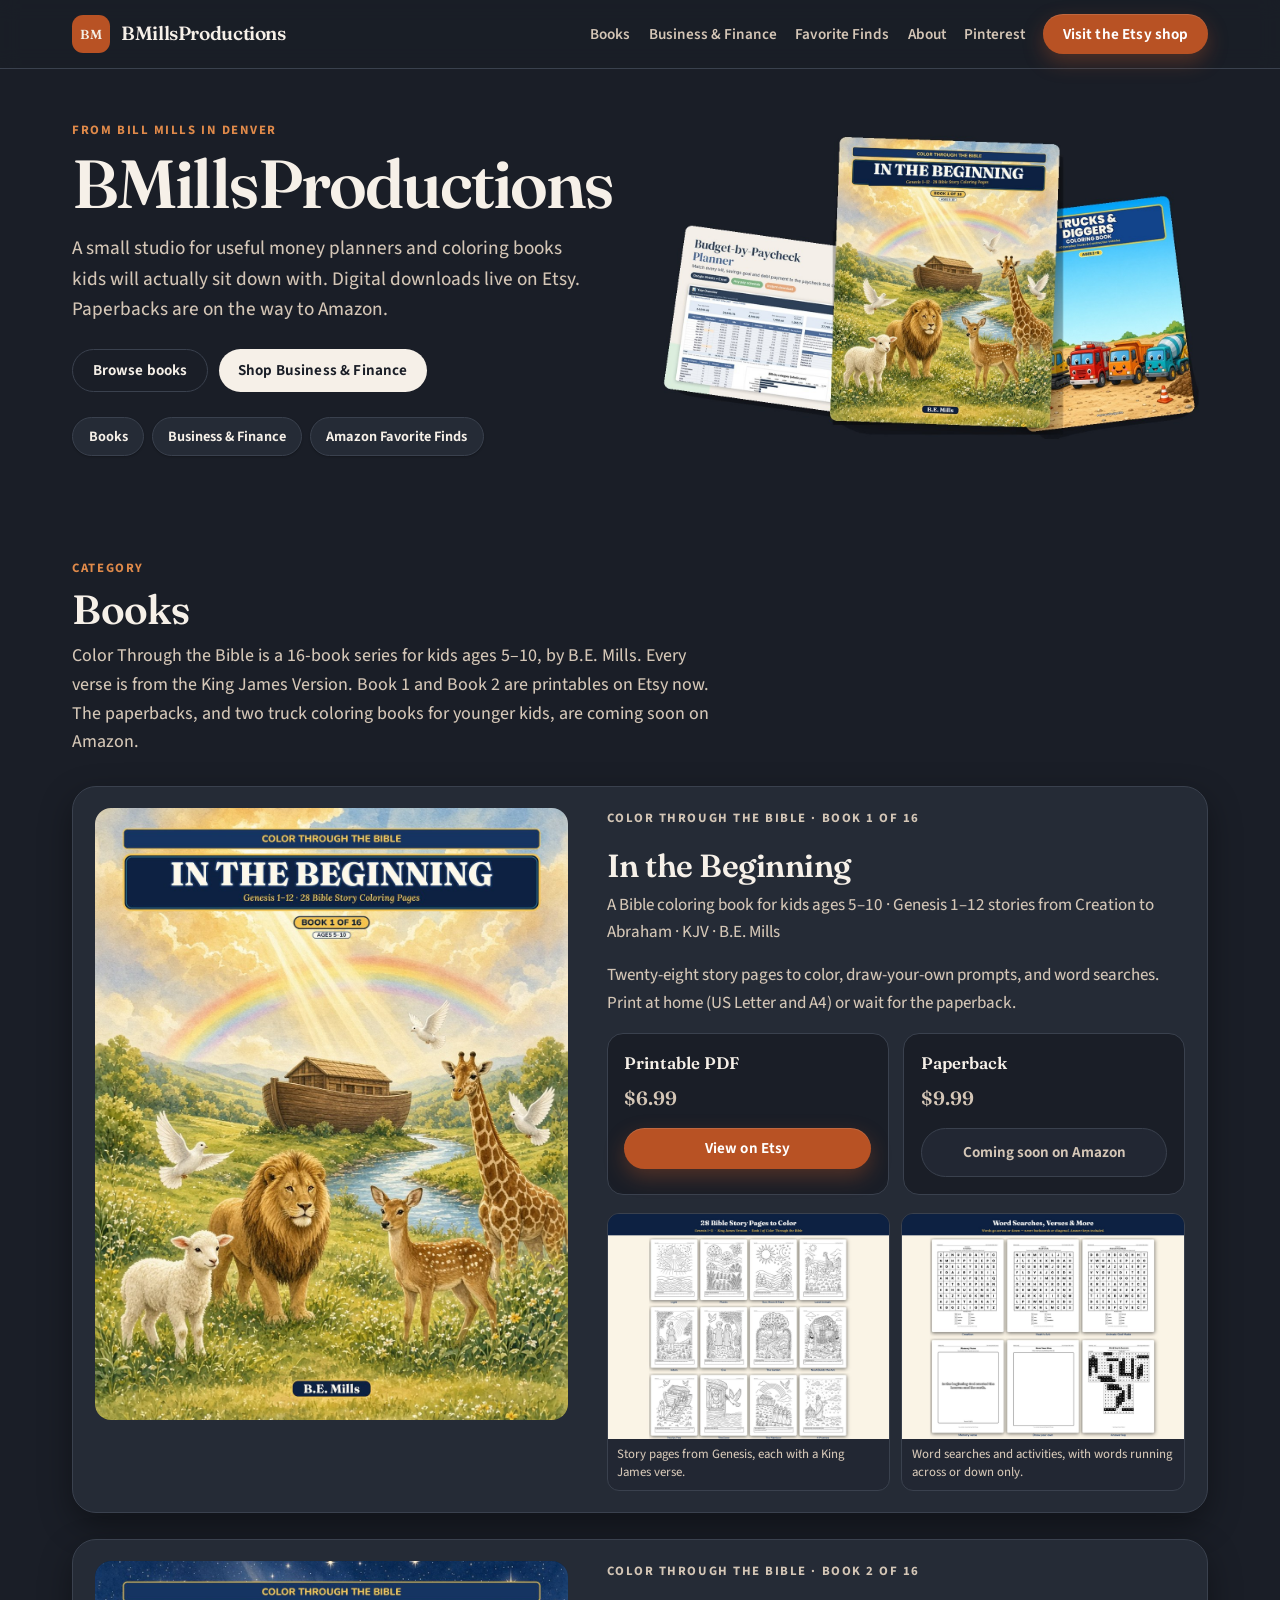
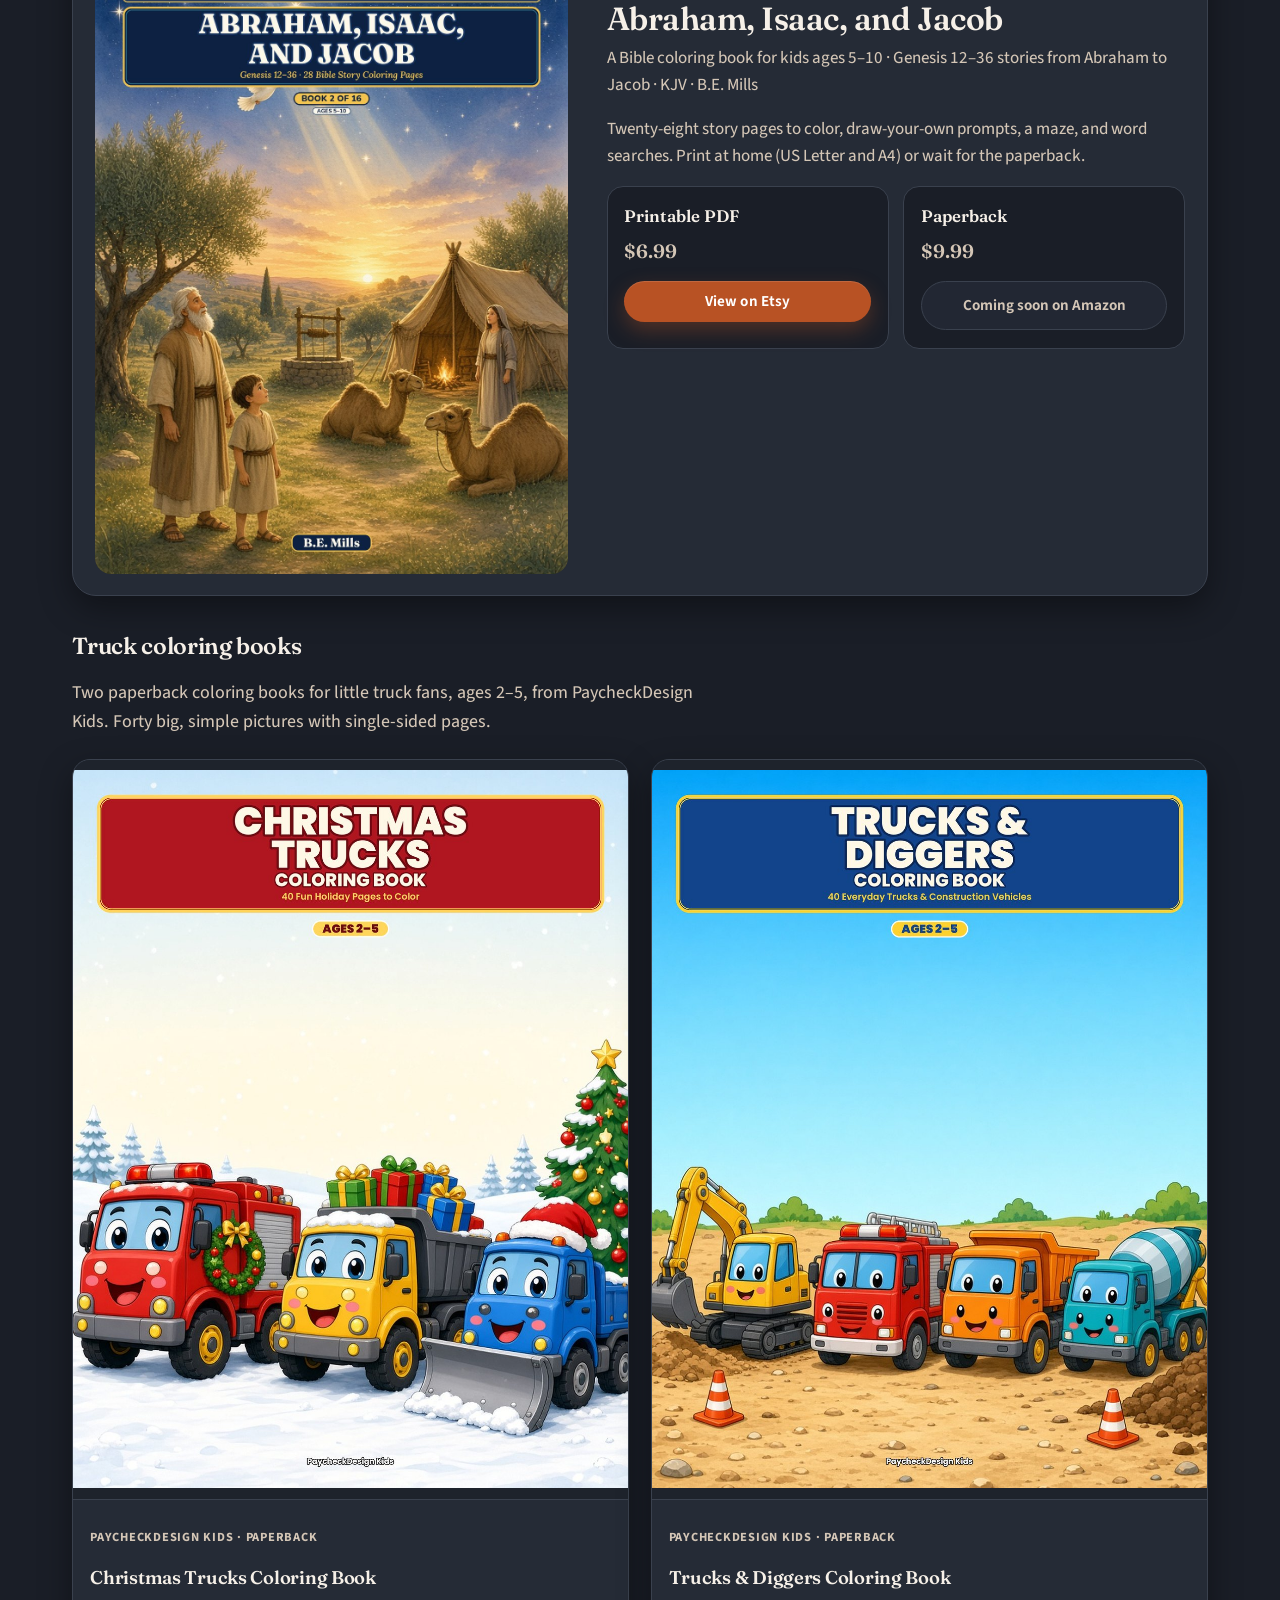
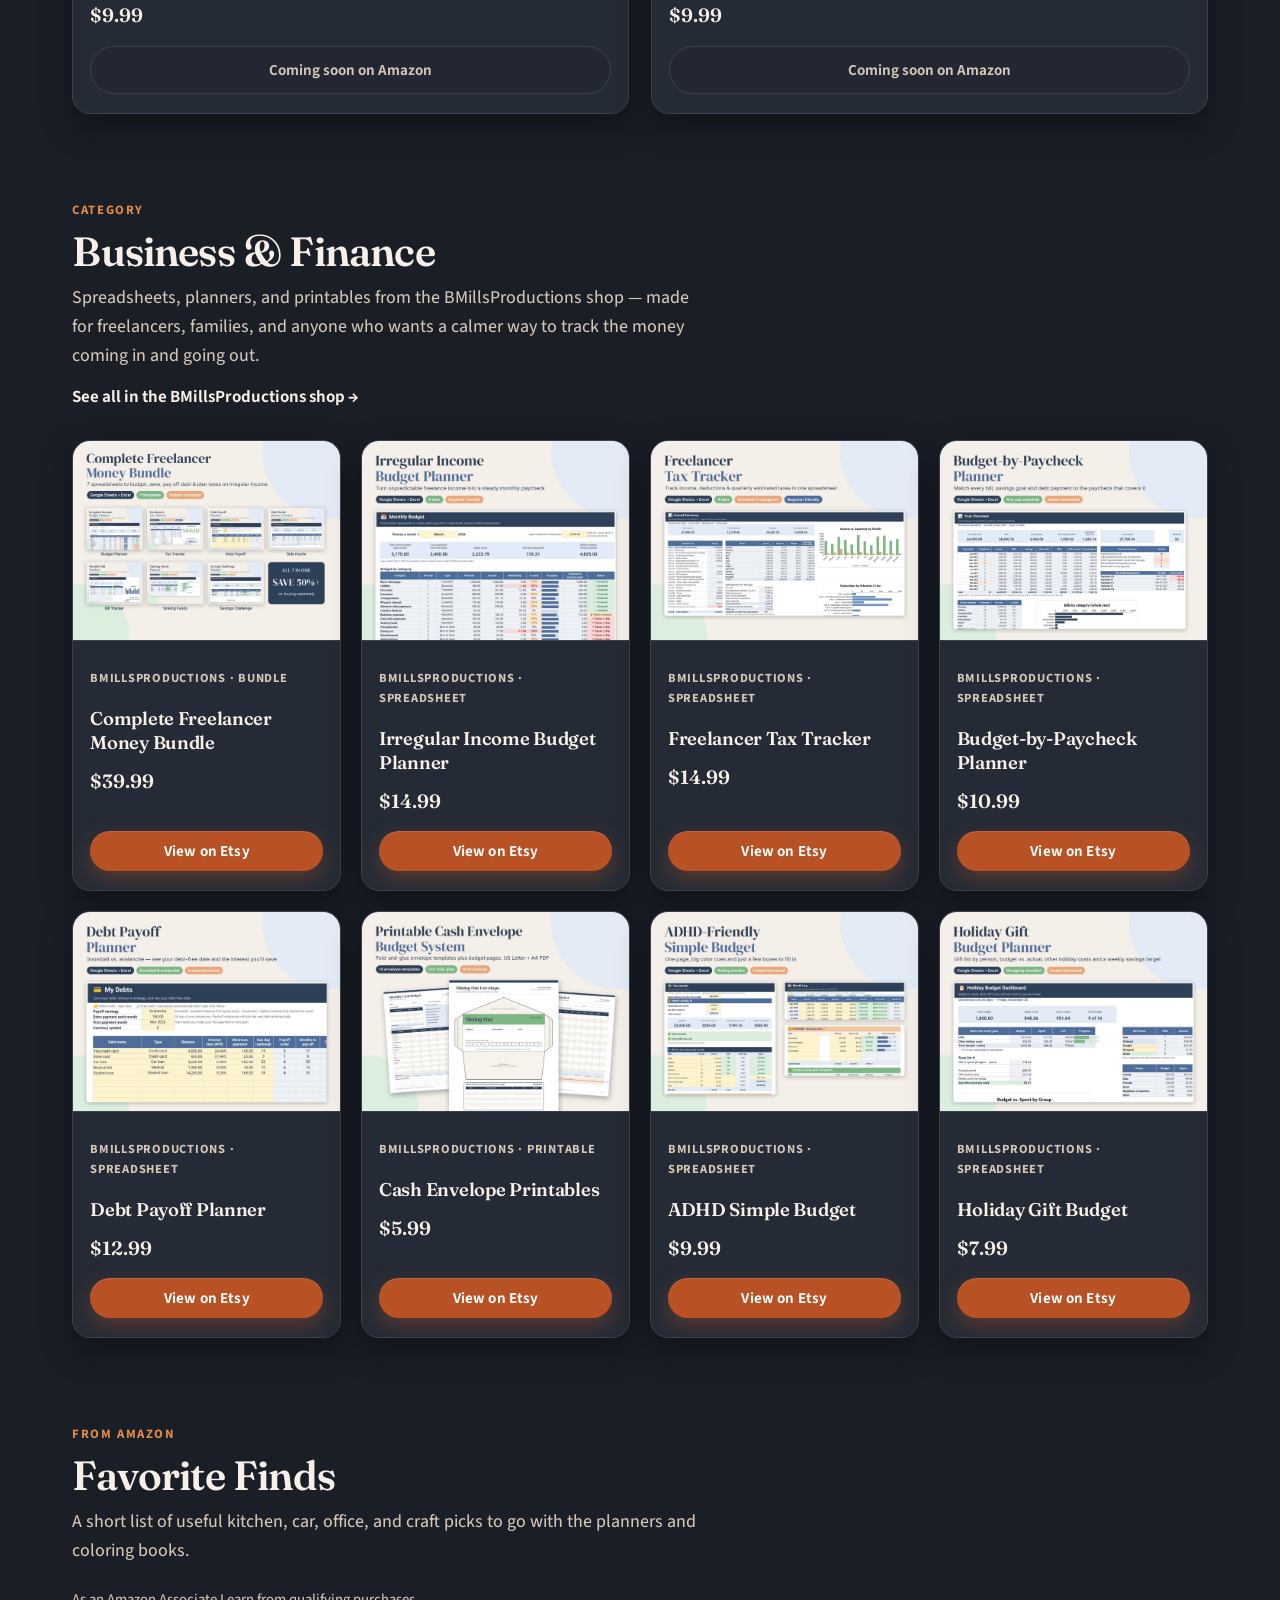
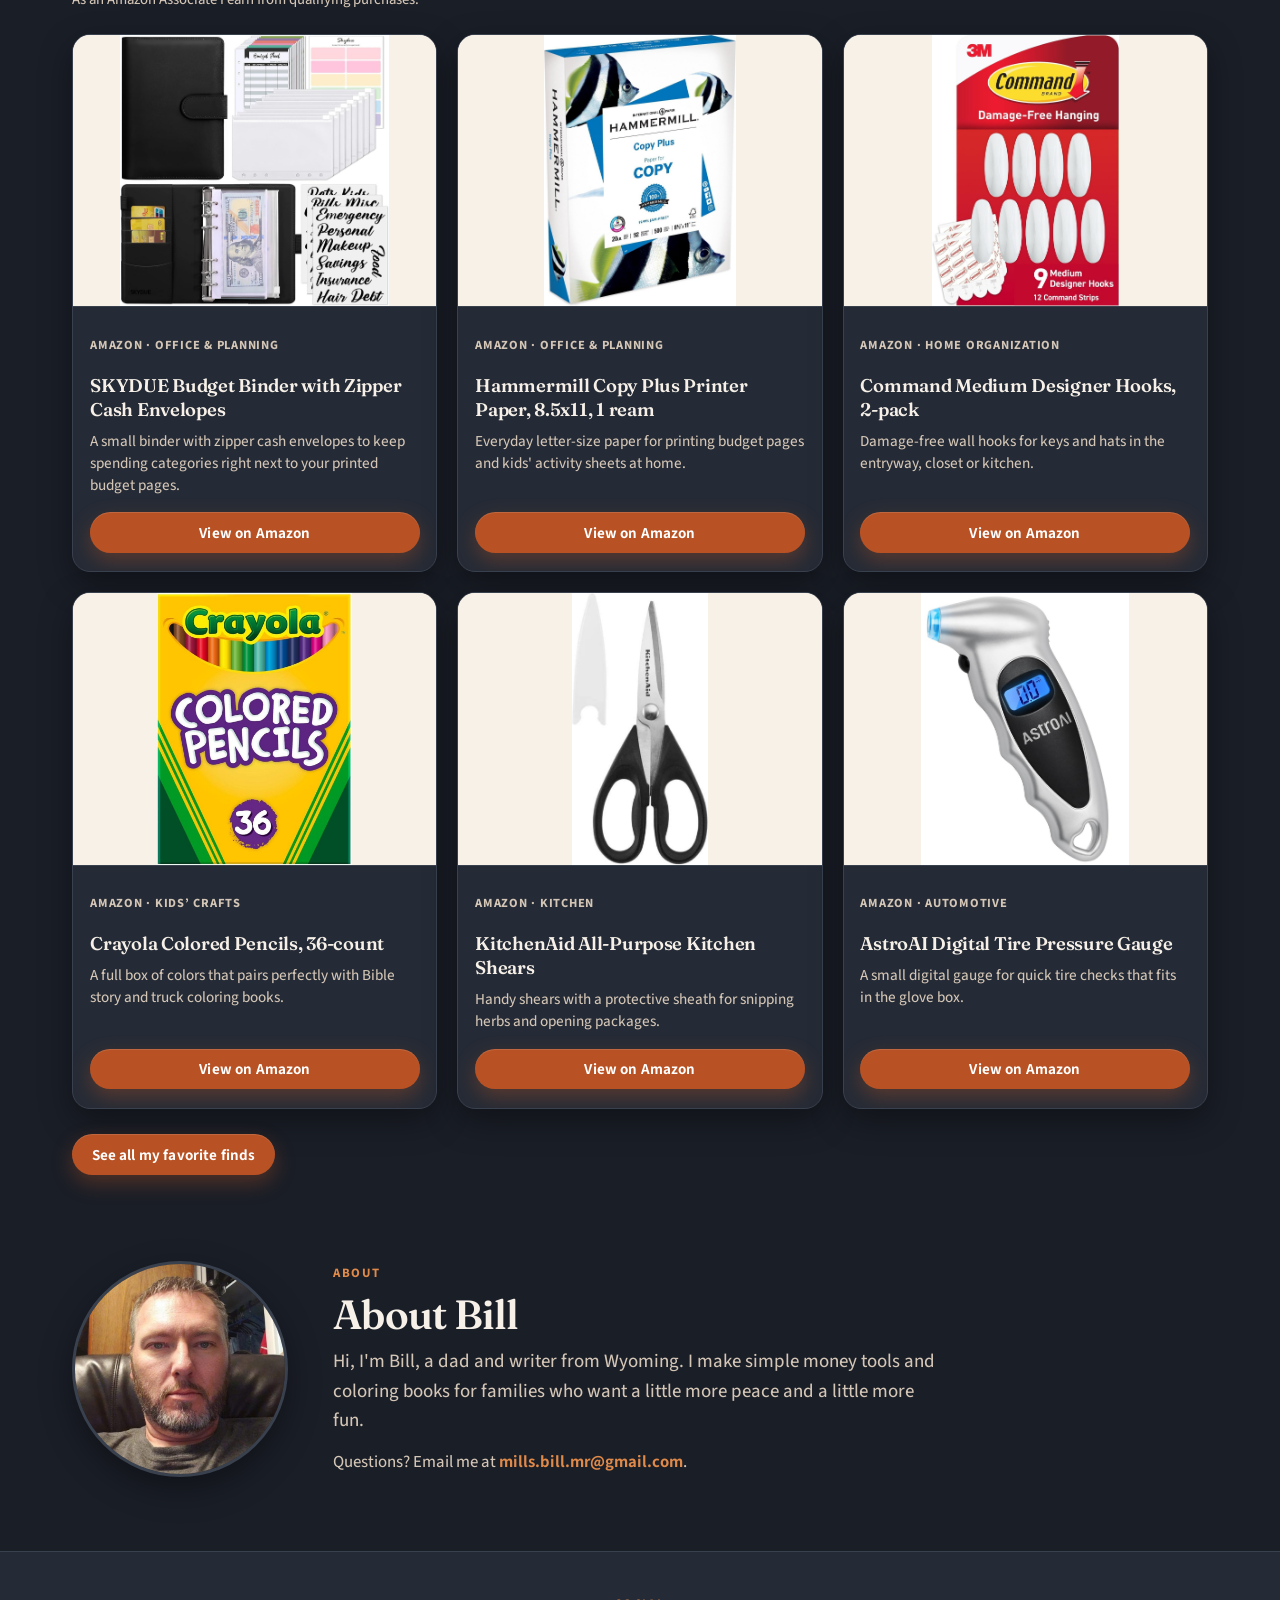
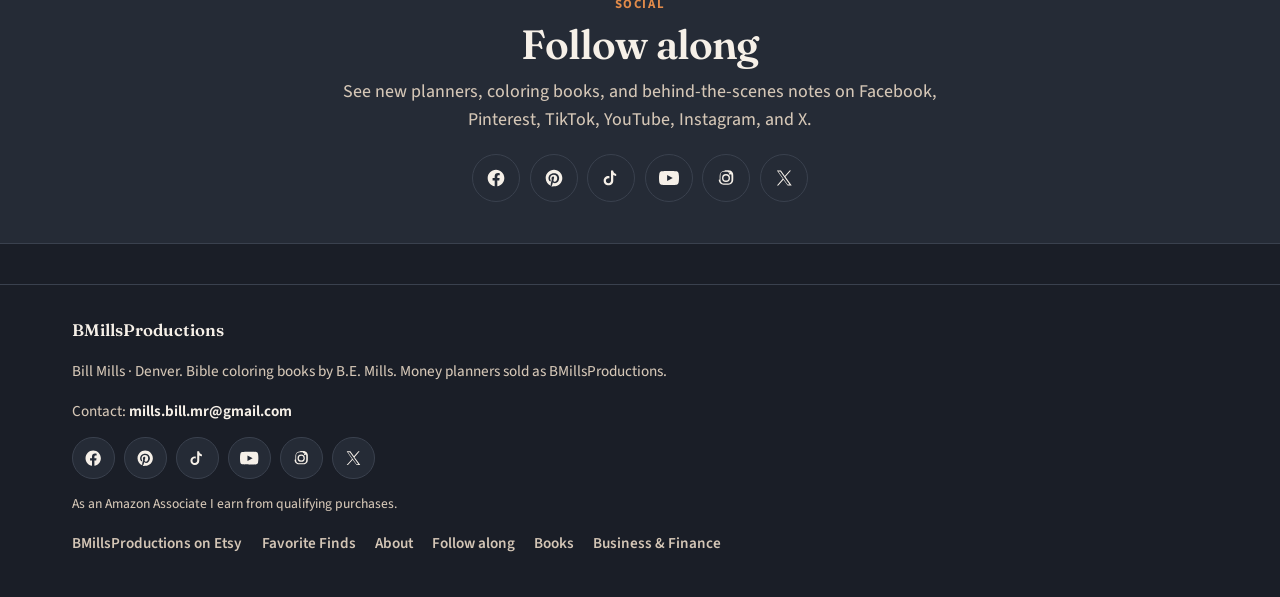
==== index.html @ 5ed259c0 "Add an Amazon Favorite Finds chip linking to /links/. The category row above Books now includes Amaz" ====
<!DOCTYPE html>
<html lang="en">
<head>
  <meta charset="utf-8">
  <meta name="viewport" content="width=device-width, initial-scale=1">
  <meta name="color-scheme" content="dark">
  <title>BMillsProductions — Printables, Planners &amp; Coloring Books</title>
  <meta name="description" content="BMillsProductions is the home of BMillsProductions money planners and B.E. Mills coloring books. Digital printables on Etsy, paperbacks on Amazon.">
  <link rel="stylesheet" href="styles.css">
  <link rel="icon" href="data:image/svg+xml,%3Csvg xmlns='http://www.w3.org/2000/svg' viewBox='0 0 64 64'%3E%3Crect width='64' height='64' rx='16' fill='%231F3348'/%3E%3Ctext x='32' y='42' text-anchor='middle' font-family='Georgia' font-size='22' font-weight='700' fill='%23F7F1E8'%3EBM%3C/text%3E%3C/svg%3E">
</head>
<body>
  <a class="skip" href="#main">Skip to content</a>

  <header class="site-header">
    <div class="header-inner">
      <a class="logo" href="#top">
        <span class="mark" aria-hidden="true">BM</span>
        <span class="wordmark">BMillsProductions</span>
      </a>
      <nav class="header-nav" aria-label="Primary">
        <a href="#books">Books</a>
        <a href="#business-finance">Business &amp; Finance</a>
        <a href="/links/">Favorite Finds</a>
        <a href="#about">About</a>
        <!-- PHYSICAL_PRODUCTS_CHIP
             Uncomment this chip when there are physical products to show:
        <a href="#physical">Physical Products</a>
        -->
        <a href="https://www.pinterest.com/mrbillmills" target="_blank" rel="noopener noreferrer">Pinterest</a>
        <a class="btn btn-primary" href="https://www.etsy.com/shop/BMillsProductions" target="_blank" rel="noopener noreferrer"><span class="btn-label-full">Visit the Etsy shop</span><span class="btn-label-short">Etsy shop</span></a>
      </nav>
    </div>
  </header>

  <main id="main">
    <section class="hero" id="top">
      <div class="wrap hero-grid">
        <div class="hero-copy">
          <p class="eyebrow">From Bill Mills in Denver</p>
          <h1>BMillsProductions</h1>
          <p class="hero-lead">A small studio for useful money planners and coloring books kids will actually sit down with. Digital downloads live on Etsy. Paperbacks are on the way to Amazon.</p>
          <div class="hero-actions">
            <a class="btn btn-ghost" href="#books">Browse books</a>
            <a class="btn btn-navy" href="#business-finance">Shop Business &amp; Finance</a>
          </div>
          <div class="chips" aria-label="Shop categories">
            <a class="chip" href="#books">Books</a>
            <a class="chip" href="#business-finance">Business &amp; Finance</a>
            <a class="chip" href="/links/">Amazon Favorite Finds</a>
            <!-- PHYSICAL_PRODUCTS_CHIP
                 Hidden for now — there are no physical products yet.
                 Uncomment to show this category chip:
            <a class="chip" href="#physical">Physical Products</a>
            -->
          </div>
        </div>
        <div class="hero-art">
          <img src="images/hero-collage.jpg" width="1400" height="842" alt="A collage of BMillsProductions work: the In the Beginning Bible coloring book, a Budget-by-Paycheck planner, and the Trucks and Diggers coloring book.">
        </div>
      </div>
    </section>

    <section class="section" id="books">
      <div class="wrap">
        <div class="section-head">
          <div>
            <p class="eyebrow">Category</p>
            <h2>Books</h2>
            <p class="lede">Color Through the Bible is a 16-book series for kids ages 5–10, by B.E. Mills. Every verse is from the King James Version. Book 1 and Book 2 are printables on Etsy now. The paperbacks, and two truck coloring books for younger kids, are coming soon on Amazon.</p>
          </div>
        </div>

        <article class="feature" id="book-1">
          <div class="feature-cover">
            <img src="images/book-bible-cover.jpg" width="1100" height="1423" alt="Front cover of Color Through the Bible Book 1, In the Beginning, by B.E. Mills, with Noah’s ark, a rainbow, and animals in a meadow.">
          </div>
          <div class="feature-copy">
            <p class="eyebrow">Color Through the Bible · Book 1 of 16</p>
            <h3>In the Beginning</h3>
            <p class="byline">A Bible coloring book for kids ages 5–10 · Genesis 1–12 stories from Creation to Abraham · KJV · B.E. Mills</p>
            <p>Twenty-eight story pages to color, draw-your-own prompts, and word searches. Print at home (US Letter and A4) or wait for the paperback.</p>
            <div class="offer-row">
              <div class="offer">
                <h4>Printable PDF</h4>
                <p class="price">$6.99</p>
                <a class="btn btn-primary" href="https://www.etsy.com/listing/4623444133/printable-bible-coloring-book-for-kids" target="_blank" rel="noopener noreferrer">View on Etsy</a>
              </div>
              <div class="offer">
                <h4>Paperback</h4>
                <p class="price">$9.99</p>
                <span class="soon-label">Coming soon on Amazon</span>
              </div>
            </div>
            <div class="feature-samples">
              <figure>
                <img src="images/book-bible-scenes.jpg" width="1400" height="1120" alt="Sample Bible story coloring pages from In the Beginning.">
                <figcaption>Story pages from Genesis, each with a King James verse.</figcaption>
              </figure>
              <figure>
                <img src="images/book-bible-wordsearch.jpg" width="1400" height="1120" alt="Sample word search activities from In the Beginning.">
                <figcaption>Word searches and activities, with words running across or down only.</figcaption>
              </figure>
            </div>
          </div>
        </article>

        <article class="feature" id="book-2">
          <div class="feature-cover">
            <img src="images/book-bible-02-cover.jpg" width="1100" height="1423" alt="Front cover of Color Through the Bible Book 2, Abraham, Isaac, and Jacob, by B.E. Mills, with Abraham and a child under the stars, camels, a well, and a tent at sunset.">
          </div>
          <div class="feature-copy">
            <p class="eyebrow">Color Through the Bible · Book 2 of 16</p>
            <h3>Abraham, Isaac, and Jacob</h3>
            <p class="byline">A Bible coloring book for kids ages 5–10 · Genesis 12–36 stories from Abraham to Jacob · KJV · B.E. Mills</p>
            <p>Twenty-eight story pages to color, draw-your-own prompts, a maze, and word searches. Print at home (US Letter and A4) or wait for the paperback.</p>
            <div class="offer-row">
              <div class="offer">
                <h4>Printable PDF</h4>
                <p class="price">$6.99</p>
                <a class="btn btn-primary" href="https://www.etsy.com/listing/4626462659/printable-bible-coloring-book-for-kids" target="_blank" rel="noopener noreferrer">View on Etsy</a>
              </div>
              <div class="offer">
                <h4>Paperback</h4>
                <p class="price">$9.99</p>
                <span class="soon-label">Coming soon on Amazon</span>
              </div>
            </div>
          </div>
        </article>

        <h3 style="font-size:1.45rem;margin:2.2rem 0 1.1rem;">Truck coloring books</h3>
        <p class="lede" style="margin-bottom:1.4rem;">Two paperback coloring books for little truck fans, ages 2–5, from PaycheckDesign Kids. Forty big, simple pictures with single-sided pages.</p>

        <div class="grid grid-books">
          <article class="card">
            <div class="card-media portrait">
              <img src="images/book-christmas-trucks.jpg" width="1100" height="1423" alt="Front cover of Christmas Trucks Coloring Book, with a fire truck, dump truck, and snowplow in the snow.">
            </div>
            <div class="card-body">
              <p class="card-meta">PaycheckDesign Kids · Paperback</p>
              <h3>Christmas Trucks Coloring Book</h3>
              <p class="price">$9.99</p>
              <span class="soon-label">Coming soon on Amazon</span>
            </div>
          </article>

          <article class="card">
            <div class="card-media portrait">
              <img src="images/book-everyday-trucks.jpg" width="1100" height="1423" alt="Front cover of Trucks and Diggers Coloring Book, with an excavator, fire truck, dump truck, and cement mixer.">
            </div>
            <div class="card-body">
              <p class="card-meta">PaycheckDesign Kids · Paperback</p>
              <h3>Trucks &amp; Diggers Coloring Book</h3>
              <p class="price">$9.99</p>
              <span class="soon-label">Coming soon on Amazon</span>
            </div>
          </article>
        </div>
      </div>
    </section>

    <section class="section" id="business-finance">
      <div class="wrap">
        <div class="section-head">
          <div>
            <p class="eyebrow">Category</p>
            <h2>Business &amp; Finance</h2>
            <p class="lede">Spreadsheets, planners, and printables from the BMillsProductions shop — made for freelancers, families, and anyone who wants a calmer way to track the money coming in and going out.</p>
          </div>
          <a class="section-link" href="https://www.etsy.com/shop/BMillsProductions" target="_blank" rel="noopener noreferrer">See all in the BMillsProductions shop →</a>
        </div>

        <div class="grid grid-finance">
          <article class="card">
            <div class="card-media">
              <img src="images/finance-mega-bundle.jpg" width="1400" height="1050" alt="Cover for the Complete Freelancer Money Bundle, showing seven spreadsheet previews.">
            </div>
            <div class="card-body">
              <p class="card-meta">BMillsProductions · Bundle</p>
              <h3>Complete Freelancer Money Bundle</h3>
              <p class="price">$39.99</p>
              <a class="btn btn-primary btn-card" href="https://www.etsy.com/listing/4621001310" target="_blank" rel="noopener noreferrer">View on Etsy</a>
            </div>
          </article>

          <article class="card">
            <div class="card-media">
              <img src="images/finance-irregular-income.jpg" width="1400" height="1050" alt="Monthly budget spreadsheet from the Irregular Income Budget Planner.">
            </div>
            <div class="card-body">
              <p class="card-meta">BMillsProductions · Spreadsheet</p>
              <h3>Irregular Income Budget Planner</h3>
              <p class="price">$14.99</p>
              <a class="btn btn-primary btn-card" href="https://www.etsy.com/listing/4620581186" target="_blank" rel="noopener noreferrer">View on Etsy</a>
            </div>
          </article>

          <article class="card">
            <div class="card-media">
              <img src="images/finance-tax-tracker.jpg" width="1400" height="1050" alt="Cover for the Freelancer Tax Tracker spreadsheet.">
            </div>
            <div class="card-body">
              <p class="card-meta">BMillsProductions · Spreadsheet</p>
              <h3>Freelancer Tax Tracker</h3>
              <p class="price">$14.99</p>
              <a class="btn btn-primary btn-card" href="https://www.etsy.com/listing/4620919703" target="_blank" rel="noopener noreferrer">View on Etsy</a>
            </div>
          </article>

          <article class="card">
            <div class="card-media">
              <img src="images/finance-paycheck-planner.jpg" width="1400" height="1050" alt="Cover for the Budget-by-Paycheck Planner, with a year overview spreadsheet.">
            </div>
            <div class="card-body">
              <p class="card-meta">BMillsProductions · Spreadsheet</p>
              <h3>Budget-by-Paycheck Planner</h3>
              <p class="price">$10.99</p>
              <a class="btn btn-primary btn-card" href="https://www.etsy.com/listing/4621860367" target="_blank" rel="noopener noreferrer">View on Etsy</a>
            </div>
          </article>

          <article class="card">
            <div class="card-media">
              <img src="images/finance-debt-payoff.jpg" width="1400" height="1050" alt="Cover for the Debt Payoff Planner spreadsheet.">
            </div>
            <div class="card-body">
              <p class="card-meta">BMillsProductions · Spreadsheet</p>
              <h3>Debt Payoff Planner</h3>
              <p class="price">$12.99</p>
              <a class="btn btn-primary btn-card" href="https://www.etsy.com/listing/4620997456" target="_blank" rel="noopener noreferrer">View on Etsy</a>
            </div>
          </article>

          <article class="card">
            <div class="card-media">
              <img src="images/finance-cash-envelopes.jpg" width="1400" height="1050" alt="Cover for printable cash envelope templates and planner pages.">
            </div>
            <div class="card-body">
              <p class="card-meta">BMillsProductions · Printable</p>
              <h3>Cash Envelope Printables</h3>
              <p class="price">$5.99</p>
              <a class="btn btn-primary btn-card" href="https://www.etsy.com/listing/4621800097" target="_blank" rel="noopener noreferrer">View on Etsy</a>
            </div>
          </article>

          <article class="card">
            <div class="card-media">
              <img src="images/finance-adhd-budget.jpg" width="1400" height="1050" alt="Cover for the ADHD Simple Budget planner.">
            </div>
            <div class="card-body">
              <p class="card-meta">BMillsProductions · Spreadsheet</p>
              <h3>ADHD Simple Budget</h3>
              <p class="price">$9.99</p>
              <a class="btn btn-primary btn-card" href="https://www.etsy.com/listing/4621793839" target="_blank" rel="noopener noreferrer">View on Etsy</a>
            </div>
          </article>

          <article class="card">
            <div class="card-media">
              <img src="images/finance-holiday-gift.jpg" width="1400" height="1050" alt="Cover for the Holiday Gift Budget spreadsheet.">
            </div>
            <div class="card-body">
              <p class="card-meta">BMillsProductions · Spreadsheet</p>
              <h3>Holiday Gift Budget</h3>
              <p class="price">$7.99</p>
              <a class="btn btn-primary btn-card" href="https://www.etsy.com/listing/4621077966" target="_blank" rel="noopener noreferrer">View on Etsy</a>
            </div>
          </article>
        </div>
      </div>
    </section>

    <!--
      PHYSICAL_PRODUCTS_SECTION
      Not shown on the page yet — there are no physical products to list.
      To enable later: uncomment this whole <section id="physical"> block
      and the PHYSICAL_PRODUCTS_CHIP comments in the header and hero chips.
    -->
    <!--
    <section class="section" id="physical">
      <div class="wrap">
        <div class="section-head">
          <div>
            <p class="eyebrow">Category</p>
            <h2>Physical Products</h2>
            <p class="lede">Shirts, totes, and other made-to-order items will live here when they are ready. Nothing is listed in this category yet.</p>
          </div>
        </div>
        <p class="lede">Check back soon.</p>
      </div>
    </section>
    -->


    <section class="section" id="favorite-finds">
      <div class="wrap">
        <div class="section-head">
          <div>
            <p class="eyebrow">From Amazon</p>
            <h2>Favorite Finds</h2>
            <p class="lede">A short list of useful kitchen, car, office, and craft picks to go with the planners and coloring books.</p>
          </div>
        </div>
        <p class="disclosure">As an Amazon Associate I earn from qualifying purchases.</p>
        <!-- Affiliate links use tag billmills-20. -->
        <div class="grid grid-finds">
          <article class="card">
            <div class="card-media finds-media">
              <img src="images/finds-budget-binder.jpg" width="1190" height="1200" alt="SKYDUE budget binder with zipper cash envelopes, budget sheets, and category labels.">
            </div>
            <div class="card-body">
              <p class="card-meta">Amazon · Office &amp; Planning</p>
              <h3>SKYDUE Budget Binder with Zipper Cash Envelopes</h3>
              <p class="card-blurb">A small binder with zipper cash envelopes to keep spending categories right next to your printed budget pages.</p>
              <a class="btn btn-primary btn-card" href="https://www.amazon.com/dp/B0967RNWX3?tag=billmills-20" target="_blank" rel="sponsored noopener">View on Amazon</a>
            </div>
          </article>
          <article class="card">
            <div class="card-media finds-media">
              <img src="images/finds-printer-paper.jpg" width="847" height="1200" alt="A ream of Hammermill Copy Plus 8.5 by 11 printer paper.">
            </div>
            <div class="card-body">
              <p class="card-meta">Amazon · Office &amp; Planning</p>
              <h3>Hammermill Copy Plus Printer Paper, 8.5x11, 1 ream</h3>
              <p class="card-blurb">Everyday letter-size paper for printing budget pages and kids' activity sheets at home.</p>
              <a class="btn btn-primary btn-card" href="https://www.amazon.com/dp/B005NL739M?tag=billmills-20" target="_blank" rel="sponsored noopener">View on Amazon</a>
            </div>
          </article>
          <article class="card">
            <div class="card-media finds-media">
              <img src="images/finds-command-hooks.jpg" width="827" height="1200" alt="A two-pack of Command medium designer wall hooks.">
            </div>
            <div class="card-body">
              <p class="card-meta">Amazon · Home Organization</p>
              <h3>Command Medium Designer Hooks, 2-pack</h3>
              <p class="card-blurb">Damage-free wall hooks for keys and hats in the entryway, closet or kitchen.</p>
              <a class="btn btn-primary btn-card" href="https://www.amazon.com/dp/B0000CFLYU?tag=billmills-20" target="_blank" rel="sponsored noopener">View on Amazon</a>
            </div>
          </article>
          <article class="card">
            <div class="card-media finds-media">
              <img src="images/finds-colored-pencils.jpg" width="742" height="1032" alt="A 36-count box of Crayola colored pencils.">
            </div>
            <div class="card-body">
              <p class="card-meta">Amazon · Kids’ Crafts</p>
              <h3>Crayola Colored Pencils, 36-count</h3>
              <p class="card-blurb">A full box of colors that pairs perfectly with Bible story and truck coloring books.</p>
              <a class="btn btn-primary btn-card" href="https://www.amazon.com/dp/B007FI5RF8?tag=billmills-20" target="_blank" rel="sponsored noopener">View on Amazon</a>
            </div>
          </article>
          <article class="card">
            <div class="card-media finds-media">
              <img src="images/finds-kitchen-shears.jpg" width="599" height="1200" alt="KitchenAid all-purpose kitchen shears with a protective sheath.">
            </div>
            <div class="card-body">
              <p class="card-meta">Amazon · Kitchen</p>
              <h3>KitchenAid All-Purpose Kitchen Shears</h3>
              <p class="card-blurb">Handy shears with a protective sheath for snipping herbs and opening packages.</p>
              <a class="btn btn-primary btn-card" href="https://www.amazon.com/dp/B07PZF3QS3?tag=billmills-20" target="_blank" rel="sponsored noopener">View on Amazon</a>
            </div>
          </article>
          <article class="card">
            <div class="card-media finds-media">
              <img src="images/finds-tire-gauge.jpg" width="923" height="1200" alt="An AstroAI digital tire pressure gauge.">
            </div>
            <div class="card-body">
              <p class="card-meta">Amazon · Automotive</p>
              <h3>AstroAI Digital Tire Pressure Gauge</h3>
              <p class="card-blurb">A small digital gauge for quick tire checks that fits in the glove box.</p>
              <a class="btn btn-primary btn-card" href="https://www.amazon.com/dp/B01J8DLGU2?tag=billmills-20" target="_blank" rel="sponsored noopener">View on Amazon</a>
            </div>
          </article>
        </div>
        <a class="btn btn-primary" href="/links/" style="margin-top:1.6rem;">See all my favorite finds</a>
      </div>
    </section>


    <section class="section about-bill" id="about" aria-labelledby="about-heading">
      <div class="wrap about-inner">
        <div class="about-photo">
          <img src="images/bill.jpg" width="600" height="600" alt="Bill Mills, a dad and writer from Wyoming.">
        </div>
        <div class="about-copy">
          <p class="eyebrow">About</p>
          <h2 id="about-heading">About Bill</h2>
          <p class="lede">Hi, I'm Bill, a dad and writer from Wyoming. I make simple money tools and coloring books for families who want a little more peace and a little more fun.</p>
          <p class="about-contact">Questions? Email me at <a href="mailto:mills.bill.mr@gmail.com">mills.bill.mr@gmail.com</a>.</p>
        </div>
      </div>
    </section>

    <section class="follow-band" id="follow" aria-labelledby="follow-heading">
      <div class="wrap follow-inner">
        <p class="eyebrow">Social</p>
        <h2 id="follow-heading">Follow along</h2>
        <p class="lede">See new planners, coloring books, and behind-the-scenes notes on Facebook, Pinterest, TikTok, YouTube, Instagram, and X.</p>
        <div class="social-links">
          <a class="social-link" href="https://www.facebook.com/bill.mills.10" target="_blank" rel="noopener noreferrer" aria-label="Facebook"><svg viewBox="0 0 24 24" aria-hidden="true" focusable="false"><path fill="currentColor" d="M22 12.07C22 6.5 17.52 2 12 2S2 6.5 2 12.07c0 5.03 3.66 9.17 8.44 9.93v-7.01H7.9v-2.92h2.54V9.85c0-2.5 1.49-3.89 3.78-3.89 1.09 0 2.24.2 2.24.2v2.46h-1.26c-1.24 0-1.63.77-1.63 1.56v1.87h2.78l-.44 2.92h-2.34V22C18.34 21.24 22 17.1 22 12.07z"/></svg></a>
          <a class="social-link" href="https://www.pinterest.com/mrbillmills" target="_blank" rel="noopener noreferrer" aria-label="Pinterest"><svg viewBox="0 0 24 24" aria-hidden="true" focusable="false"><path fill="currentColor" d="M12 2C6.48 2 2 6.48 2 12c0 4.16 2.55 7.72 6.16 9.22-.08-.7-.16-1.78.03-2.55.18-.7 1.17-4.7 1.17-4.7s-.3-.6-.3-1.48c0-1.39.8-2.43 1.8-2.43.85 0 1.26.64 1.26 1.4 0 .86-.55 2.14-.83 3.33-.24.99.5 1.8 1.47 1.8 1.77 0 3.13-1.87 3.13-4.56 0-2.38-1.71-4.05-4.16-4.05-2.83 0-4.5 2.12-4.5 4.32 0 .85.33 1.77.74 2.27.08.1.09.18.07.28l-.28 1.13c-.04.18-.14.22-.33.13-1.25-.58-2.03-2.4-2.03-3.87 0-3.15 2.29-6.05 6.6-6.05 3.46 0 6.16 2.47 6.16 5.77 0 3.44-2.17 6.21-5.18 6.21-1.01 0-1.97-.53-2.3-1.14l-.63 2.39c-.22.88-.83 1.97-1.24 2.64A10.03 10.03 0 0 0 12 22c5.52 0 10-4.48 10-10S17.52 2 12 2z"/></svg></a>
          <a class="social-link" href="https://www.tiktok.com/@billmills81" target="_blank" rel="noopener noreferrer" aria-label="TikTok"><svg viewBox="0 0 24 24" aria-hidden="true" focusable="false"><path fill="currentColor" d="M14.5 3c.3 2.2 1.5 3.8 3.7 4.1v2.4c-1.25.12-2.4-.27-3.5-.96v6.7c0 3.3-2.5 5.6-5.7 5.6S3.2 18.54 3.2 15.24c0-3.2 2.5-5.5 5.7-5.5.4 0 .8.04 1.2.12v2.55a3.3 3.3 0 0 0-1.2-.22c-1.7 0-3.05 1.32-3.05 3.05 0 1.72 1.35 3.06 3.05 3.06 1.72 0 3.1-1.3 3.1-3.16V3h2.5z"/></svg></a>
          <a class="social-link" href="https://www.youtube.com/@mrbillmills1" target="_blank" rel="noopener noreferrer" aria-label="YouTube"><svg viewBox="0 0 24 24" aria-hidden="true" focusable="false"><path fill="currentColor" d="M23.5 6.2a3.05 3.05 0 0 0-2.14-2.16C19.4 3.6 12 3.6 12 3.6s-7.4 0-9.36.44A3.05 3.05 0 0 0 .5 6.2 32.2 32.2 0 0 0 0 12a32.2 32.2 0 0 0 .5 5.8 3.05 3.05 0 0 0 2.14 2.16C4.6 20.4 12 20.4 12 20.4s7.4 0 9.36-.44A3.05 3.05 0 0 0 23.5 17.8 32.2 32.2 0 0 0 24 12a32.2 32.2 0 0 0-.5-5.8zM9.75 15.52V8.48L16.5 12l-6.75 3.52z"/></svg></a>
          <a class="social-link" href="https://www.instagram.com/mrbillmills/" target="_blank" rel="noopener noreferrer" aria-label="Instagram"><svg viewBox="0 0 24 24" aria-hidden="true" focusable="false"><path fill="currentColor" d="M12 7.2A4.8 4.8 0 1 0 16.8 12 4.8 4.8 0 0 0 12 7.2zm0 7.9A3.1 3.1 0 1 1 15.1 12 3.1 3.1 0 0 1 12 15.1zM17.85 6.9a1.12 1.12 0 1 1-1.12-1.12 1.12 1.12 0 0 1 1.12 1.12zM12 4.4c-1.8 0-2.03.01-2.74.04-.7.03-1.18.14-1.6.3a3.23 3.23 0 0 0-1.16.75 3.23 3.23 0 0 0-.75 1.16c-.16.42-.27.9-.3 1.6C5.41 9.97 5.4 10.2 5.4 12s.01 2.03.04 2.74c.03.7.14 1.18.3 1.6.16.44.4.81.75 1.16.35.35.72.59 1.16.75.42.16.9.27 1.6.3.71.03.94.04 2.74.04s2.03-.01 2.74-.04c.7-.03 1.18-.14 1.6-.3a3.23 3.23 0 0 0 1.16-.75 3.23 3.23 0 0 0 .75-1.16c.16-.42.27-.9.3-1.6.03-.71.04-.94.04-2.74s-.01-2.03-.04-2.74c-.03-.7-.14-1.18-.3-1.6a3.23 3.23 0 0 0-.75-1.16 3.23 3.23 0 0 0-1.16-.75c-.42-.16-.9-.27-1.6-.3C14.03 4.41 13.8 4.4 12 4.4zm0-1.8c1.83 0 2.06.01 2.78.04 1.07.05 1.8.22 2.43.47a5 5 0 0 1 1.82 1.18 5 5 0 0 1 1.18 1.82c.25.63.42 1.36.47 2.43.03.72.04.95.04 2.78s-.01 2.06-.04 2.78c-.05 1.07-.22 1.8-.47 2.43a5 5 0 0 1-1.18 1.82 5 5 0 0 1-1.82 1.18c-.63.25-1.36.42-2.43.47-.72.03-.95.04-2.78.04s-2.06-.01-2.78-.04c-1.07-.05-1.8-.22-2.43-.47a5 5 0 0 1-1.82-1.18 5 5 0 0 1-1.18-1.82c-.25-.63-.42-1.36-.47-2.43C4.41 14.06 4.4 13.83 4.4 12s.01-2.06.04-2.78c.05-1.07.22-1.8.47-2.43A5 5 0 0 1 6.09 4.97 5 5 0 0 1 7.91 3.79c.63-.25 1.36-.42 2.43-.47C10.94 2.61 11.17 2.6 12 2.6z"/></svg></a>
          <a class="social-link" href="https://x.com/BillMills129158" target="_blank" rel="noopener noreferrer" aria-label="X"><svg viewBox="0 0 24 24" aria-hidden="true" focusable="false"><path fill="currentColor" d="M13.68 10.62 20.4 3h-1.6l-5.84 6.62L8.3 3H3.5l7.05 10.04L3.5 21h1.6l6.16-7 5.2 7h4.8L13.68 10.62zm-2.18 2.47-.72-1-5.66-7.9h2.44l4.57 6.38.71 1 5.94 8.3h-2.44l-4.84-6.78z"/></svg></a>
        </div>
      </div>
    </section>
  </main>

  <footer class="site-footer">
    <div class="wrap footer-inner">
      <div>
        <p class="footer-brand">BMillsProductions</p>
        <p>Bill Mills · Denver. Bible coloring books by B.E. Mills. Money planners sold as BMillsProductions.</p>
        <p class="footer-contact">Contact: <a href="mailto:mills.bill.mr@gmail.com">mills.bill.mr@gmail.com</a></p>
        <div class="social-links">
          <a class="social-link" href="https://www.facebook.com/bill.mills.10" target="_blank" rel="noopener noreferrer" aria-label="Facebook"><svg viewBox="0 0 24 24" aria-hidden="true" focusable="false"><path fill="currentColor" d="M22 12.07C22 6.5 17.52 2 12 2S2 6.5 2 12.07c0 5.03 3.66 9.17 8.44 9.93v-7.01H7.9v-2.92h2.54V9.85c0-2.5 1.49-3.89 3.78-3.89 1.09 0 2.24.2 2.24.2v2.46h-1.26c-1.24 0-1.63.77-1.63 1.56v1.87h2.78l-.44 2.92h-2.34V22C18.34 21.24 22 17.1 22 12.07z"/></svg></a>
          <a class="social-link" href="https://www.pinterest.com/mrbillmills" target="_blank" rel="noopener noreferrer" aria-label="Pinterest"><svg viewBox="0 0 24 24" aria-hidden="true" focusable="false"><path fill="currentColor" d="M12 2C6.48 2 2 6.48 2 12c0 4.16 2.55 7.72 6.16 9.22-.08-.7-.16-1.78.03-2.55.18-.7 1.17-4.7 1.17-4.7s-.3-.6-.3-1.48c0-1.39.8-2.43 1.8-2.43.85 0 1.26.64 1.26 1.4 0 .86-.55 2.14-.83 3.33-.24.99.5 1.8 1.47 1.8 1.77 0 3.13-1.87 3.13-4.56 0-2.38-1.71-4.05-4.16-4.05-2.83 0-4.5 2.12-4.5 4.32 0 .85.33 1.77.74 2.27.08.1.09.18.07.28l-.28 1.13c-.04.18-.14.22-.33.13-1.25-.58-2.03-2.4-2.03-3.87 0-3.15 2.29-6.05 6.6-6.05 3.46 0 6.16 2.47 6.16 5.77 0 3.44-2.17 6.21-5.18 6.21-1.01 0-1.97-.53-2.3-1.14l-.63 2.39c-.22.88-.83 1.97-1.24 2.64A10.03 10.03 0 0 0 12 22c5.52 0 10-4.48 10-10S17.52 2 12 2z"/></svg></a>
          <a class="social-link" href="https://www.tiktok.com/@billmills81" target="_blank" rel="noopener noreferrer" aria-label="TikTok"><svg viewBox="0 0 24 24" aria-hidden="true" focusable="false"><path fill="currentColor" d="M14.5 3c.3 2.2 1.5 3.8 3.7 4.1v2.4c-1.25.12-2.4-.27-3.5-.96v6.7c0 3.3-2.5 5.6-5.7 5.6S3.2 18.54 3.2 15.24c0-3.2 2.5-5.5 5.7-5.5.4 0 .8.04 1.2.12v2.55a3.3 3.3 0 0 0-1.2-.22c-1.7 0-3.05 1.32-3.05 3.05 0 1.72 1.35 3.06 3.05 3.06 1.72 0 3.1-1.3 3.1-3.16V3h2.5z"/></svg></a>
          <a class="social-link" href="https://www.youtube.com/@mrbillmills1" target="_blank" rel="noopener noreferrer" aria-label="YouTube"><svg viewBox="0 0 24 24" aria-hidden="true" focusable="false"><path fill="currentColor" d="M23.5 6.2a3.05 3.05 0 0 0-2.14-2.16C19.4 3.6 12 3.6 12 3.6s-7.4 0-9.36.44A3.05 3.05 0 0 0 .5 6.2 32.2 32.2 0 0 0 0 12a32.2 32.2 0 0 0 .5 5.8 3.05 3.05 0 0 0 2.14 2.16C4.6 20.4 12 20.4 12 20.4s7.4 0 9.36-.44A3.05 3.05 0 0 0 23.5 17.8 32.2 32.2 0 0 0 24 12a32.2 32.2 0 0 0-.5-5.8zM9.75 15.52V8.48L16.5 12l-6.75 3.52z"/></svg></a>
          <a class="social-link" href="https://www.instagram.com/mrbillmills/" target="_blank" rel="noopener noreferrer" aria-label="Instagram"><svg viewBox="0 0 24 24" aria-hidden="true" focusable="false"><path fill="currentColor" d="M12 7.2A4.8 4.8 0 1 0 16.8 12 4.8 4.8 0 0 0 12 7.2zm0 7.9A3.1 3.1 0 1 1 15.1 12 3.1 3.1 0 0 1 12 15.1zM17.85 6.9a1.12 1.12 0 1 1-1.12-1.12 1.12 1.12 0 0 1 1.12 1.12zM12 4.4c-1.8 0-2.03.01-2.74.04-.7.03-1.18.14-1.6.3a3.23 3.23 0 0 0-1.16.75 3.23 3.23 0 0 0-.75 1.16c-.16.42-.27.9-.3 1.6C5.41 9.97 5.4 10.2 5.4 12s.01 2.03.04 2.74c.03.7.14 1.18.3 1.6.16.44.4.81.75 1.16.35.35.72.59 1.16.75.42.16.9.27 1.6.3.71.03.94.04 2.74.04s2.03-.01 2.74-.04c.7-.03 1.18-.14 1.6-.3a3.23 3.23 0 0 0 1.16-.75 3.23 3.23 0 0 0 .75-1.16c.16-.42.27-.9.3-1.6.03-.71.04-.94.04-2.74s-.01-2.03-.04-2.74c-.03-.7-.14-1.18-.3-1.6a3.23 3.23 0 0 0-.75-1.16 3.23 3.23 0 0 0-1.16-.75c-.42-.16-.9-.27-1.6-.3C14.03 4.41 13.8 4.4 12 4.4zm0-1.8c1.83 0 2.06.01 2.78.04 1.07.05 1.8.22 2.43.47a5 5 0 0 1 1.82 1.18 5 5 0 0 1 1.18 1.82c.25.63.42 1.36.47 2.43.03.72.04.95.04 2.78s-.01 2.06-.04 2.78c-.05 1.07-.22 1.8-.47 2.43a5 5 0 0 1-1.18 1.82 5 5 0 0 1-1.82 1.18c-.63.25-1.36.42-2.43.47-.72.03-.95.04-2.78.04s-2.06-.01-2.78-.04c-1.07-.05-1.8-.22-2.43-.47a5 5 0 0 1-1.82-1.18 5 5 0 0 1-1.18-1.82c-.25-.63-.42-1.36-.47-2.43C4.41 14.06 4.4 13.83 4.4 12s.01-2.06.04-2.78c.05-1.07.22-1.8.47-2.43A5 5 0 0 1 6.09 4.97 5 5 0 0 1 7.91 3.79c.63-.25 1.36-.42 2.43-.47C10.94 2.61 11.17 2.6 12 2.6z"/></svg></a>
          <a class="social-link" href="https://x.com/BillMills129158" target="_blank" rel="noopener noreferrer" aria-label="X"><svg viewBox="0 0 24 24" aria-hidden="true" focusable="false"><path fill="currentColor" d="M13.68 10.62 20.4 3h-1.6l-5.84 6.62L8.3 3H3.5l7.05 10.04L3.5 21h1.6l6.16-7 5.2 7h4.8L13.68 10.62zm-2.18 2.47-.72-1-5.66-7.9h2.44l4.57 6.38.71 1 5.94 8.3h-2.44l-4.84-6.78z"/></svg></a>
        </div>
        <p class="disclosure disclosure-footer">As an Amazon Associate I earn from qualifying purchases.</p>
      </div>
      <div class="footer-links">
        <a href="https://www.etsy.com/shop/BMillsProductions" target="_blank" rel="noopener noreferrer">BMillsProductions on Etsy</a>
        <a href="/links/">Favorite Finds</a>
        <a href="#about">About</a>
        <a href="#follow">Follow along</a>
        <a href="#books">Books</a>
        <a href="#business-finance">Business &amp; Finance</a>
      </div>
    </div>
  </footer>

</body>
</html>
---- styles.css ----
/* BMillsProductions — original marketplace look (not an Etsy copy).
   Dark theme: warm charcoal/navy surfaces, off-white type, terracotta accents.
   Fonts are Fraunces + Source Sans 3. Light theme is preserved in styles-light.css. */

@font-face {
  font-family: "Fraunces";
  src: url("fonts/Fraunces-Variable.ttf") format("truetype");
  font-weight: 100 900;
  font-style: normal;
  font-display: swap;
}
@font-face {
  font-family: "Fraunces";
  src: url("fonts/Fraunces-Italic-Variable.ttf") format("truetype");
  font-weight: 100 900;
  font-style: italic;
  font-display: swap;
}
@font-face {
  font-family: "Source Sans 3";
  src: url("fonts/SourceSans3-Variable.ttf") format("truetype");
  font-weight: 200 900;
  font-style: normal;
  font-display: swap;
}
@font-face {
  font-family: "Source Sans 3";
  src: url("fonts/SourceSans3-Italic-Variable.ttf") format("truetype");
  font-weight: 200 900;
  font-style: italic;
  font-display: swap;
}

:root {
  /* Page and surfaces — warm charcoal/navy, not a cold blue-black */
  --cream: #1A1E27;
  --cream-deep: #222733;
  --paper: #252B36;
  --ink: #F3EDE4;
  --ink-soft: #D4C6B6;
  --navy: #F6F0E8;
  --accent: #E08A4A;
  --accent-btn: #B85224;
  --accent-hover: #A8491F;
  --accent-soft: rgba(224, 138, 74, 0.16);
  --line: #3A414E;
  --shadow: 0 12px 32px rgba(0, 0, 0, 0.38);
  --shadow-hover: 0 16px 40px rgba(0, 0, 0, 0.5);
  --radius: 18px;
  --serif: "Fraunces", Georgia, "Times New Roman", serif;
  --sans: "Source Sans 3", "Source Sans Pro", "Helvetica Neue", Arial, sans-serif;
  --header-h: 4.25rem;
}

*, *::before, *::after { box-sizing: border-box; }
html { scroll-behavior: smooth; color-scheme: dark; }
@media (prefers-reduced-motion: reduce) {
  html { scroll-behavior: auto; }
  * { transition: none !important; animation: none !important; }
}

body {
  margin: 0;
  background: var(--cream);
  color: var(--ink);
  font-family: var(--sans);
  font-size: 1.0625rem;
  line-height: 1.6;
  font-weight: 440;
  -webkit-font-smoothing: antialiased;
  color-scheme: dark;
}

img { max-width: 100%; height: auto; display: block; }
a { color: var(--accent); text-decoration-thickness: 1px; text-underline-offset: 0.18em; }
a:hover { color: var(--accent-hover); }

.skip {
  position: absolute;
  left: 0.75rem;
  top: -3rem;
  background: var(--accent-btn);
  color: #fff;
  padding: 0.5rem 0.85rem;
  border-radius: 8px;
  z-index: 100;
}
.skip:focus { top: 0.75rem; }

/* Header */
.site-header {
  position: sticky;
  top: 0;
  z-index: 40;
  background: rgba(26, 30, 39, 0.9);
  backdrop-filter: blur(10px);
  border-bottom: 1px solid var(--line);
}
.header-inner {
  max-width: 1180px;
  margin: 0 auto;
  padding: 0.7rem 1.4rem;
  display: flex;
  align-items: center;
  gap: 1rem;
  min-height: var(--header-h);
}
.logo {
  display: flex;
  align-items: center;
  gap: 0.7rem;
  color: var(--navy);
  text-decoration: none;
  min-width: 0;
}
.logo:hover { color: var(--navy); }
.mark {
  flex: none;
  width: 2.35rem;
  height: 2.35rem;
  border-radius: 0.7rem;
  background: var(--accent-btn);
  color: #F3EDE4;
  display: grid;
  place-items: center;
  font-family: var(--serif);
  font-weight: 600;
  font-size: 0.82rem;
  letter-spacing: 0.02em;
}
.wordmark {
  font-family: var(--serif);
  font-weight: 600;
  font-size: 1.2rem;
  letter-spacing: -0.02em;
  line-height: 1.1;
  white-space: nowrap;
}
.header-nav {
  margin-left: auto;
  display: flex;
  align-items: center;
  gap: 0.35rem 1.15rem;
  flex-wrap: wrap;
  justify-content: flex-end;
}
.header-nav a:not(.btn) {
  color: var(--ink-soft);
  text-decoration: none;
  font-weight: 600;
  font-size: 0.95rem;
}
.header-nav a:not(.btn):hover { color: var(--navy); }

/* Buttons */
.btn {
  display: inline-flex;
  align-items: center;
  justify-content: center;
  gap: 0.4rem;
  border: 0;
  border-radius: 999px;
  padding: 0.7rem 1.2rem;
  font-family: var(--sans);
  font-size: 0.95rem;
  font-weight: 650;
  letter-spacing: 0.01em;
  text-decoration: none;
  cursor: pointer;
  line-height: 1.2;
  transition: background 0.15s ease, color 0.15s ease, transform 0.15s ease, box-shadow 0.15s ease;
}
.btn-primary {
  background: var(--accent-btn);
  color: #fff;
  box-shadow: 0 1px 0 rgba(255,255,255,0.12) inset, 0 8px 20px rgba(184, 82, 36, 0.35);
}
.btn-primary:hover {
  background: var(--accent-hover);
  color: #fff;
}
.btn-navy {
  background: var(--navy);
  color: #1A1E27;
}
.btn-navy:hover { background: #E8DFD2; color: #1A1E27; }
.btn-ghost {
  background: transparent;
  color: var(--navy);
  border: 1.5px solid var(--line);
}
.btn-ghost:hover { background: var(--cream-deep); color: var(--navy); border-color: #535B6A; }
.btn-card {
  width: 100%;
  margin-top: auto;
}
.btn-soon, .btn[disabled], .soon-label {
  width: 100%;
  margin-top: auto;
  background: var(--cream-deep);
  color: var(--ink-soft);
  box-shadow: none;
  cursor: default;
  pointer-events: none;
  font-weight: 650;
  display: inline-flex;
  align-items: center;
  justify-content: center;
  border-radius: 999px;
  padding: 0.7rem 1.2rem;
  font-size: 0.95rem;
  border: 1px solid var(--line);
}
.btn:focus-visible, .logo:focus-visible, .chip:focus-visible, input:focus-visible {
  outline: 2px solid var(--accent);
  outline-offset: 2px;
}

/* Layout helpers */
.wrap {
  max-width: 1180px;
  margin: 0 auto;
  padding: 0 1.4rem;
}
.section {
  padding: 4.2rem 0 1.2rem;
}
.section-head {
  display: flex;
  flex-direction: column;
  align-items: flex-start;
  gap: 0.85rem;
  margin-bottom: 1.8rem;
}
.eyebrow {
  font-size: 0.8rem;
  font-weight: 700;
  letter-spacing: 0.12em;
  text-transform: uppercase;
  color: var(--accent);
  margin: 0 0 0.45rem;
}
h1, h2, h3, .wordmark {
  font-family: var(--serif);
  font-optical-sizing: auto;
  color: var(--navy);
}
h1 {
  font-size: clamp(2.4rem, 6vw, 4.25rem);
  font-weight: 600;
  letter-spacing: -0.03em;
  line-height: 1.05;
  margin: 0 0 0.85rem;
}
h2 {
  font-size: clamp(1.85rem, 3.2vw, 2.55rem);
  font-weight: 600;
  letter-spacing: -0.02em;
  line-height: 1.15;
  margin: 0 0 0.6rem;
}
h3 {
  font-size: 1.15rem;
  font-weight: 600;
  letter-spacing: -0.015em;
  line-height: 1.3;
  margin: 0;
}
.lede {
  font-size: 1.12rem;
  color: var(--ink-soft);
  max-width: 40rem;
  margin: 0;
}
.section-link {
  font-weight: 650;
  color: var(--navy);
  text-decoration: none;
  white-space: nowrap;
}
.section-link:hover { color: var(--accent); }

/* Hero */
.hero {
  padding: 3.2rem 0 2.2rem;
}
.hero-grid {
  display: grid;
  grid-template-columns: 1fr 1.05fr;
  gap: 2.4rem 2.8rem;
  align-items: center;
}
.hero-copy p.hero-lead {
  font-size: 1.2rem;
  color: var(--ink-soft);
  max-width: 32rem;
  margin: 0 0 1.5rem;
}
.hero-actions {
  display: flex;
  flex-wrap: wrap;
  gap: 0.7rem;
  margin-bottom: 1.6rem;
}
.chips {
  display: flex;
  flex-wrap: wrap;
  gap: 0.5rem;
}
.chip {
  display: inline-flex;
  align-items: center;
  border-radius: 999px;
  padding: 0.42rem 0.95rem;
  background: var(--paper);
  border: 1px solid var(--line);
  color: var(--navy);
  text-decoration: none;
  font-weight: 650;
  font-size: 0.9rem;
  box-shadow: 0 1px 2px rgba(0, 0, 0, 0.25);
}
.chip:hover { border-color: var(--accent); color: var(--navy); background: var(--cream-deep); }
.hero-art {
  position: relative;
}
.hero-art img {
  width: 100%;
  background: transparent;
}
.hero-note {
  margin: 1.1rem 0 0;
  font-size: 0.95rem;
  color: var(--ink-soft);
}

/* Product cards */
.grid {
  display: grid;
  gap: 1.25rem;
}
.grid-finance {
  grid-template-columns: repeat(4, 1fr);
}
.grid-books {
  grid-template-columns: repeat(2, 1fr);
  gap: 1.35rem;
}
.card {
  background: var(--paper);
  border: 1px solid var(--line);
  border-radius: var(--radius);
  overflow: hidden;
  display: flex;
  flex-direction: column;
  box-shadow: var(--shadow);
  transition: transform 0.18s ease, box-shadow 0.18s ease;
  min-width: 0;
}
.card:hover {
  transform: translateY(-3px);
  box-shadow: var(--shadow-hover);
}
.card-media {
  background: var(--cream-deep);
  overflow: hidden;
  aspect-ratio: 4 / 3;
  border-bottom: 1px solid var(--line);
}
.card-media img {
  width: 100%;
  height: 100%;
  object-fit: cover;
}
.card-media.portrait {
  aspect-ratio: 3 / 4;
  background: #1E232C;
}
.card-media.portrait img {
  object-fit: contain;
}
.card-body {
  padding: 1rem 1.05rem 1.15rem;
  display: flex;
  flex-direction: column;
  gap: 0.35rem;
  flex: 1;
}
.card-meta {
  font-size: 0.78rem;
  font-weight: 700;
  letter-spacing: 0.06em;
  text-transform: uppercase;
  color: var(--ink-soft);
}
.card-body h3 { margin-bottom: 0.15rem; }
.price {
  font-family: var(--serif);
  font-weight: 600;
  font-size: 1.2rem;
  color: var(--navy);
  margin: 0.15rem 0 0.55rem;
}

/* Featured book */
.feature {
  display: grid;
  grid-template-columns: 0.9fr 1.1fr;
  gap: 2rem 2.4rem;
  align-items: start;
  background: var(--paper);
  border: 1px solid var(--line);
  border-radius: 24px;
  padding: 1.35rem;
  box-shadow: var(--shadow);
  margin-bottom: 1.6rem;
}
.feature-cover {
  background: var(--cream);
  border-radius: 16px;
  overflow: hidden;
}
.feature-cover img {
  width: 100%;
  object-fit: contain;
}
.feature-copy h3 {
  font-size: clamp(1.5rem, 2.5vw, 2rem);
  margin-bottom: 0.35rem;
}
.feature-copy .byline {
  color: var(--ink-soft);
  margin: 0 0 1rem;
}
.feature-copy p { margin: 0 0 1rem; color: var(--ink-soft); }
.offer-row {
  display: grid;
  grid-template-columns: 1fr 1fr;
  gap: 0.9rem;
  margin-top: 0.4rem;
}
.offer {
  border: 1px solid var(--line);
  background: var(--cream);
  border-radius: 16px;
  padding: 1rem 1.05rem 1.1rem;
  display: flex;
  flex-direction: column;
  gap: 0.2rem;
}
.offer h4 {
  margin: 0;
  font-family: var(--serif);
  font-size: 1.05rem;
  color: var(--navy);
  font-weight: 600;
}
.offer .price { margin: 0.2rem 0 0.7rem; }
.feature-samples {
  display: grid;
  grid-template-columns: 1fr 1fr;
  gap: 0.7rem;
  margin-top: 1.1rem;
}
.feature-samples figure {
  margin: 0;
  border: 1px solid var(--line);
  background: var(--cream-deep);
  border-radius: 12px;
  overflow: hidden;
}
.feature-samples img {
  width: 100%;
  aspect-ratio: 5 / 4;
  object-fit: cover;
}
.feature-samples figcaption {
  padding: 0.45rem 0.6rem 0.55rem;
  font-size: 0.8rem;
  line-height: 1.35;
  color: var(--ink-soft);
}
.gallery {
  display: grid;
  grid-template-columns: 1fr 1fr;
  gap: 1.25rem;
  margin: 0 0 2.2rem;
}
.gallery figure {
  margin: 0;
  background: var(--paper);
  border: 1px solid var(--line);
  border-radius: var(--radius);
  overflow: hidden;
  box-shadow: var(--shadow);
}
.gallery img { width: 100%; aspect-ratio: 5 / 4; object-fit: cover; }
.gallery figcaption {
  padding: 0.7rem 1rem 0.9rem;
  font-size: 0.92rem;
  color: var(--ink-soft);
}

/* Signup */
.signup {
  margin: 3.5rem 0 1rem;
  background: var(--paper);
  color: var(--ink);
  border-radius: 24px;
  padding: 2.4rem 1.6rem;
  text-align: center;
  border: 1px solid var(--line);
  box-shadow: 0 12px 32px rgba(0, 0, 0, 0.38), inset 0 3px 0 var(--accent-btn);
}
.signup h2 { color: var(--navy); }
.signup p {
  margin: 0 auto 1.3rem;
  max-width: 32rem;
  color: var(--ink-soft);
}
.signup-form {
  display: flex;
  flex-wrap: wrap;
  justify-content: center;
  gap: 0.6rem;
  max-width: 32rem;
  margin: 0 auto;
}
.signup-form input[type="email"] {
  flex: 1 1 16rem;
  border: 1px solid var(--line);
  border-radius: 999px;
  padding: 0.8rem 1.15rem;
  font-family: var(--sans);
  font-size: 1rem;
  background: var(--cream);
  color: var(--ink);
}
.signup-form input[type="email"]::placeholder {
  color: #C9BDB0;
  opacity: 1;
}
.signup-note {
  margin: 1.05rem auto 0;
  font-size: 0.85rem;
  color: var(--ink-soft);
  max-width: 28rem;
}
.signup-msg {
  display: none;
  margin: 0.9rem 0 0;
  font-weight: 600;
  color: var(--navy);
}
.signup-msg.show { display: block; }

/* Footer */
.site-footer {
  border-top: 1px solid var(--line);
  padding: 2rem 0 2.6rem;
  margin-top: 2.5rem;
  color: var(--ink-soft);
  font-size: 0.95rem;
}
.footer-inner {
  display: flex;
  flex-wrap: wrap;
  justify-content: space-between;
  gap: 1rem 2rem;
  align-items: flex-start;
}
.footer-brand {
  font-family: var(--serif);
  color: var(--navy);
  font-weight: 600;
  font-size: 1.05rem;
  margin: 0 0 0.25rem;
}
.footer-links {
  display: flex;
  flex-wrap: wrap;
  gap: 0.85rem 1.2rem;
}
.footer-links a { color: var(--ink-soft); text-decoration: none; font-weight: 600; }
.footer-links a:hover { color: var(--navy); }


/* Social links */
.social-links {
  display: flex;
  flex-wrap: wrap;
  gap: 0.6rem;
  margin: 0.85rem 0 0;
}
.social-link {
  width: 2.65rem;
  height: 2.65rem;
  display: inline-flex;
  align-items: center;
  justify-content: center;
  border-radius: 999px;
  border: 1px solid var(--line);
  background: var(--paper);
  color: var(--navy);
  text-decoration: none;
  transition: background 0.15s ease, color 0.15s ease, border-color 0.15s ease, transform 0.15s ease;
}
.social-link svg {
  width: 1.15rem;
  height: 1.15rem;
  display: block;
}
.social-link:hover {
  background: var(--accent-btn, var(--accent));
  color: #fff;
  border-color: transparent;
}
.social-link:focus-visible {
  outline: 2px solid var(--accent);
  outline-offset: 2px;
}

/* Follow along strip */
.follow-band {
  margin: 2.4rem 0 0;
  padding: 2.6rem 0;
  background: var(--paper);
  border-top: 1px solid var(--line);
  border-bottom: 1px solid var(--line);
  text-align: center;
}
.follow-inner .lede {
  margin: 0 auto 0.35rem;
}
.follow-inner .social-links {
  justify-content: center;
  margin-top: 1.15rem;
}
.follow-inner .social-link {
  width: 3rem;
  height: 3rem;
}
.follow-inner .social-link svg {
  width: 1.25rem;
  height: 1.25rem;
}


/* About Bill */
.about-bill {
  padding-bottom: 2.2rem;
}
.about-inner {
  display: grid;
  grid-template-columns: auto 1fr;
  gap: 2rem 2.8rem;
  align-items: center;
}
.about-photo {
  width: 13.5rem;
  height: 13.5rem;
  border-radius: 50%;
  overflow: hidden;
  flex: none;
  border: 3px solid var(--line);
  box-shadow: var(--shadow);
  background: var(--paper);
}
.about-photo img {
  width: 100%;
  height: 100%;
  max-width: none;
  object-fit: cover;
  object-position: center 18%;
}
.about-copy .lede {
  max-width: 38rem;
  font-size: 1.18rem;
  line-height: 1.55;
}

.about-contact {
  margin: 0.85rem 0 0;
  font-size: 1.05rem;
  color: var(--ink-soft);
}
.about-contact a {
  font-weight: 650;
  color: var(--accent);
  text-decoration: none;
}
.about-contact a:hover { color: var(--navy); text-decoration: underline; text-underline-offset: 0.18em; }

.footer-contact {
  margin: 0.55rem 0 0;
}
.footer-contact a {
  color: var(--navy);
  font-weight: 650;
  text-decoration: none;
}
.footer-contact a:hover { color: var(--accent); }


/* Favorite Finds */
.disclosure {
  font-size: 0.92rem;
  color: var(--ink-soft);
  margin: -0.4rem 0 1.4rem;
  max-width: 40rem;
}
.disclosure-footer {
  margin: 0.9rem 0 0;
  max-width: 28rem;
  font-size: 0.85rem;
}
.grid-finds {
  grid-template-columns: repeat(3, 1fr);
}
.finds-media {
  aspect-ratio: 4 / 3;
  display: grid;
  place-items: center;
  background: #F7F1E8;
  border-bottom: 1px solid var(--line);
}
.finds-media img {
  width: 100%;
  height: 100%;
  object-fit: contain;
  background: #F7F1E8;
}
.card-blurb {
  font-size: 0.95rem;
  color: var(--ink-soft);
  margin: 0 0 0.7rem;
  line-height: 1.45;
}

.btn-label-short { display: none; }

/* Responsive */
@media (max-width: 1024px) {
  .grid-finance { grid-template-columns: repeat(3, 1fr); }
  .grid-finds { grid-template-columns: repeat(2, 1fr); }
}
@media (max-width: 900px) {
  .hero-grid,
  .feature { grid-template-columns: 1fr; }
  .hero { padding-top: 2rem; }
  .hero-art { order: -1; max-width: 36rem; margin: 0 auto; }
  .grid-finance { grid-template-columns: repeat(2, 1fr); }
  .grid-finds { grid-template-columns: repeat(2, 1fr); }
  .feature { padding: 1rem; }
  .about-inner {
    grid-template-columns: 1fr;
    justify-items: center;
    text-align: center;
    gap: 1.4rem;
  }
  .about-copy .lede { margin-left: auto; margin-right: auto; }
  .about-photo { width: 10.75rem; height: 10.75rem; }
}
@media (max-width: 720px) {
  .wordmark { font-size: 1.02rem; }
  .header-nav a:not(.btn) { display: none; }
  .header-inner { padding: 0.55rem 1rem; gap: 0.6rem; }
  .btn-label-full { display: none; }
  .btn-label-short { display: inline; }
  .header-nav { margin-left: auto; }
  .header-nav .btn { padding: 0.58rem 0.95rem; }
  .offer-row { grid-template-columns: 1fr; }
  .section { padding-top: 3.2rem; }
}
@media (max-width: 520px) {
  .grid-finance { grid-template-columns: repeat(2, 1fr); gap: 0.7rem; }
  .grid-finds { grid-template-columns: repeat(2, 1fr); gap: 0.7rem; }
  .grid-books { grid-template-columns: 1fr; }
  .header-inner, .wrap { padding-left: 1rem; padding-right: 1rem; }
  .hero-actions { flex-direction: column; align-items: stretch; }
  .hero-actions .btn { width: 100%; }
  .card-body { padding: 0.8rem 0.75rem 0.9rem; }
  .card-body h3 { font-size: 0.98rem; }
  .price { font-size: 1.05rem; }
  .btn-card, .soon-label { padding: 0.58rem 0.45rem; font-size: 0.82rem; }
}


/* Keep Amazon product photos fully visible (many are tall with white backgrounds). */
.card-media.finds-media {
  background: #F7F1E8;
  position: relative;
  display: block;
}
.card-media.finds-media img {
  position: absolute;
  inset: 0;
  object-fit: contain;
  object-position: center;
  width: 100%;
  height: 100%;
  background: #F7F1E8;
}
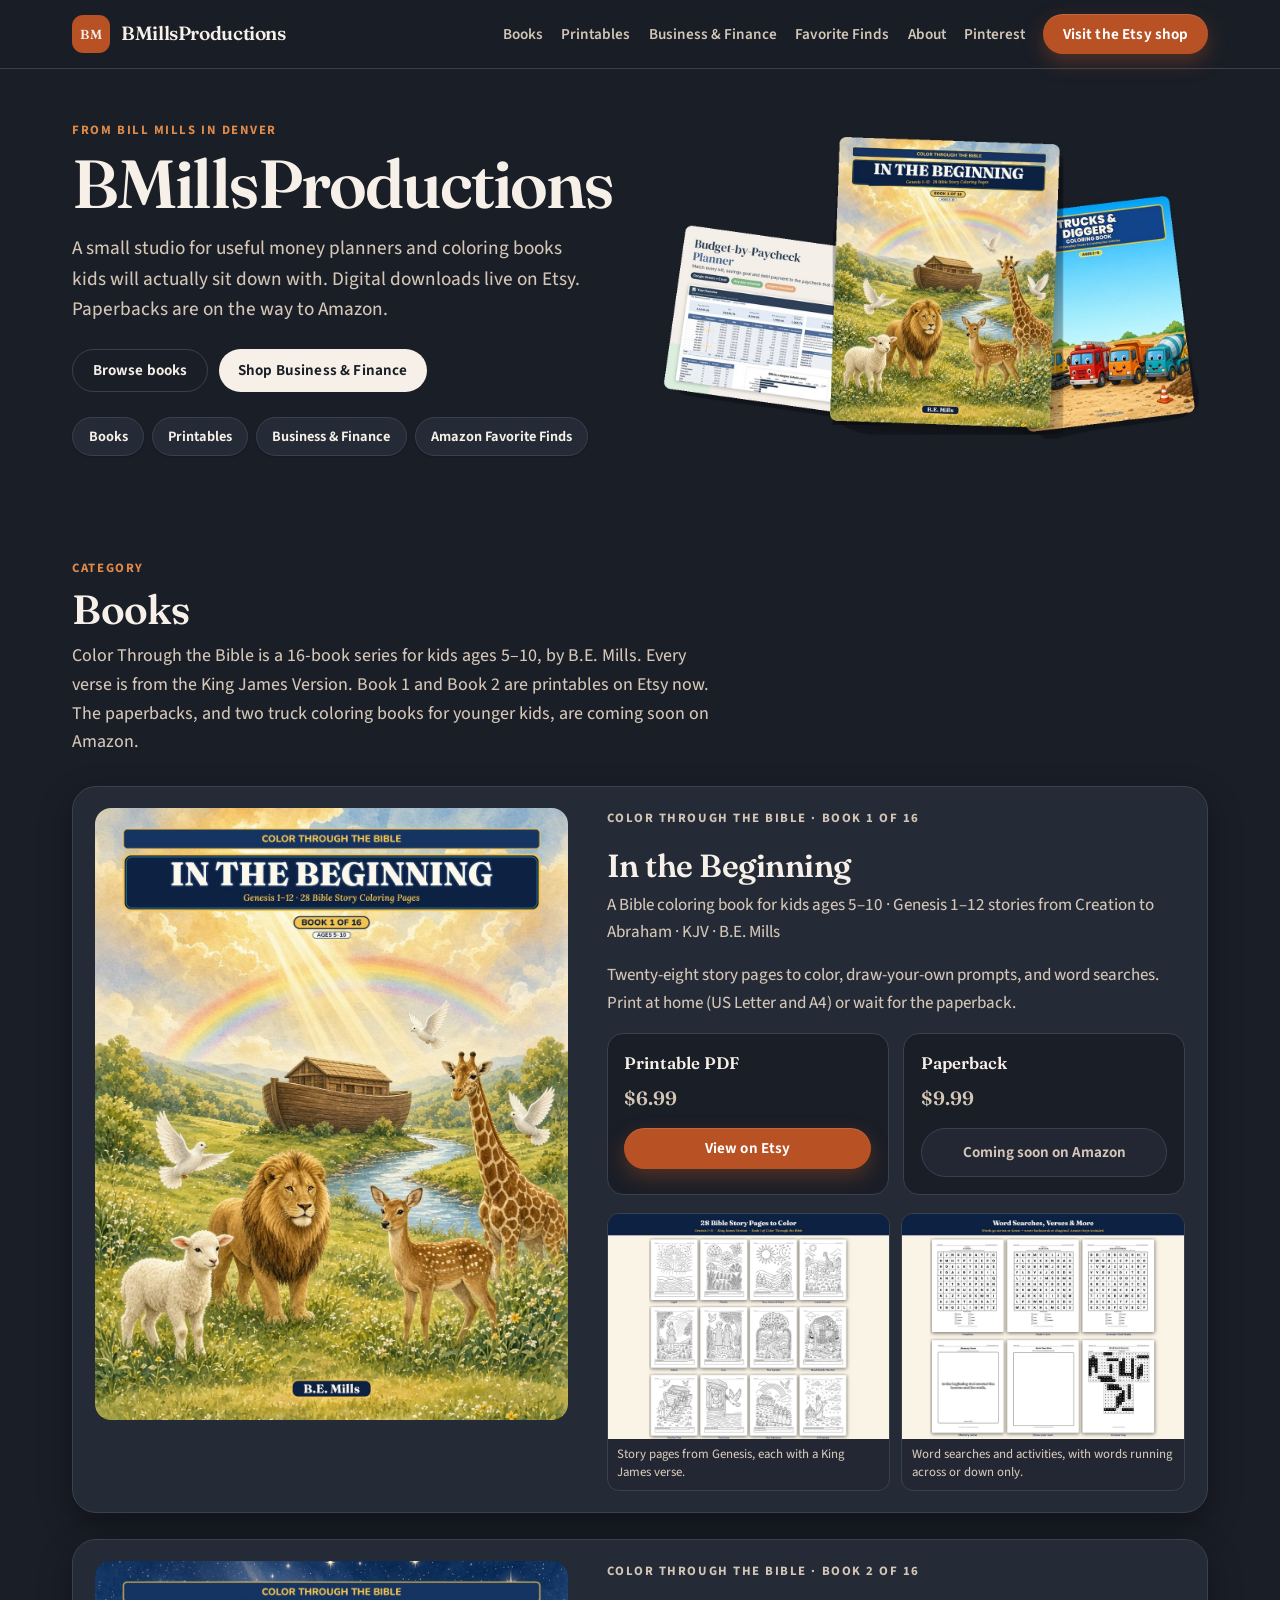
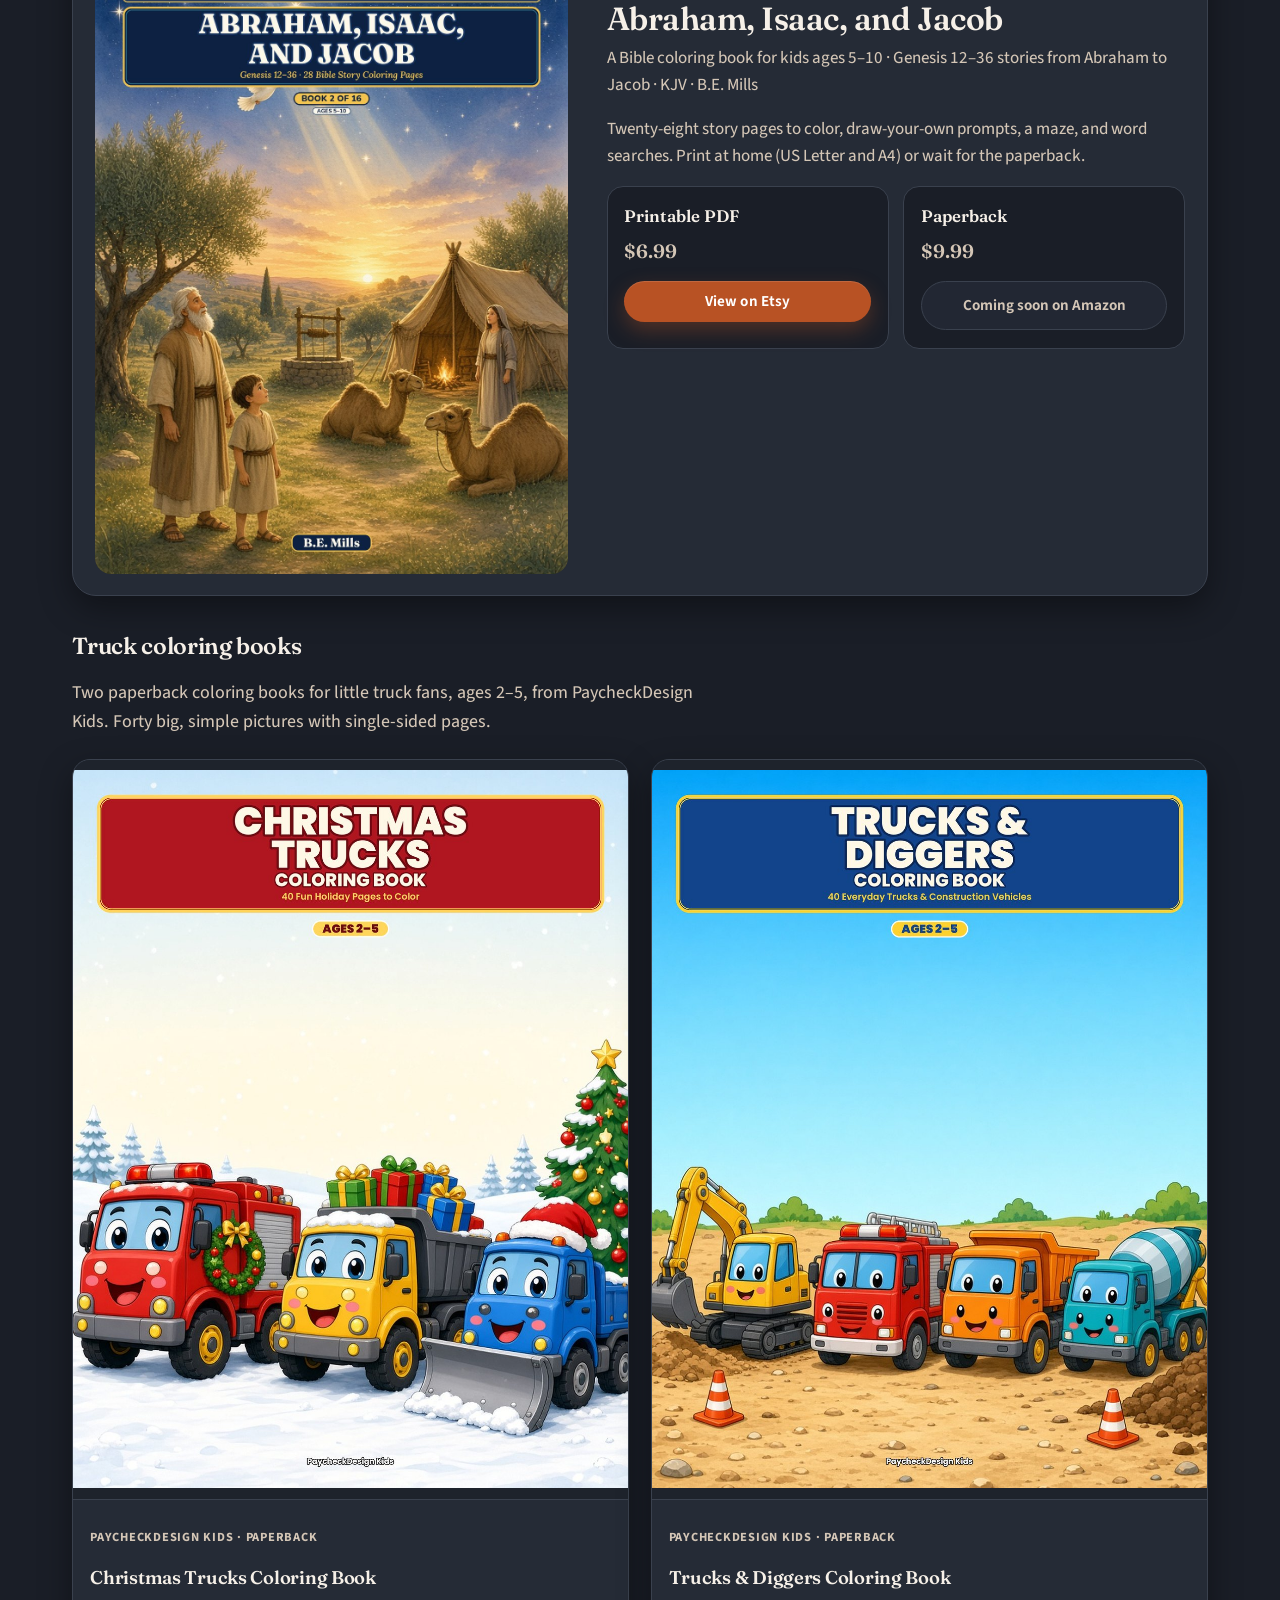
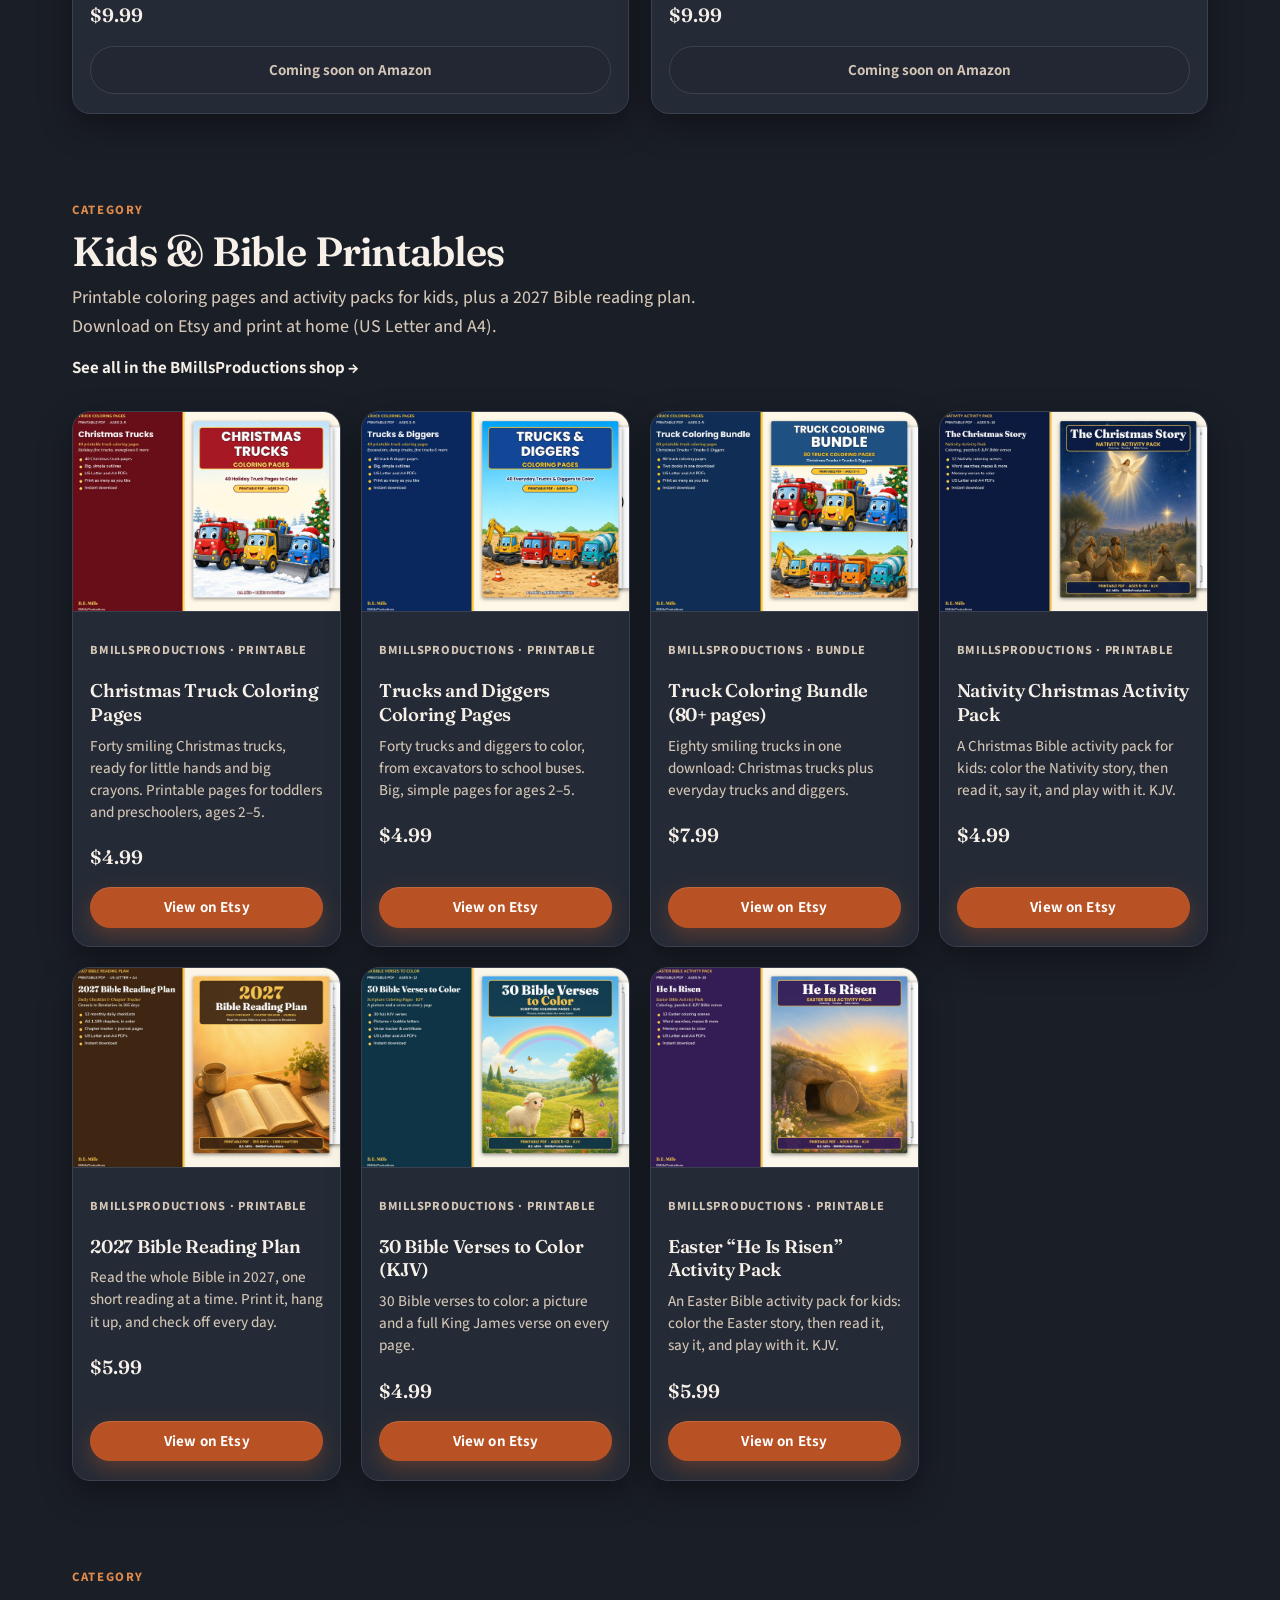
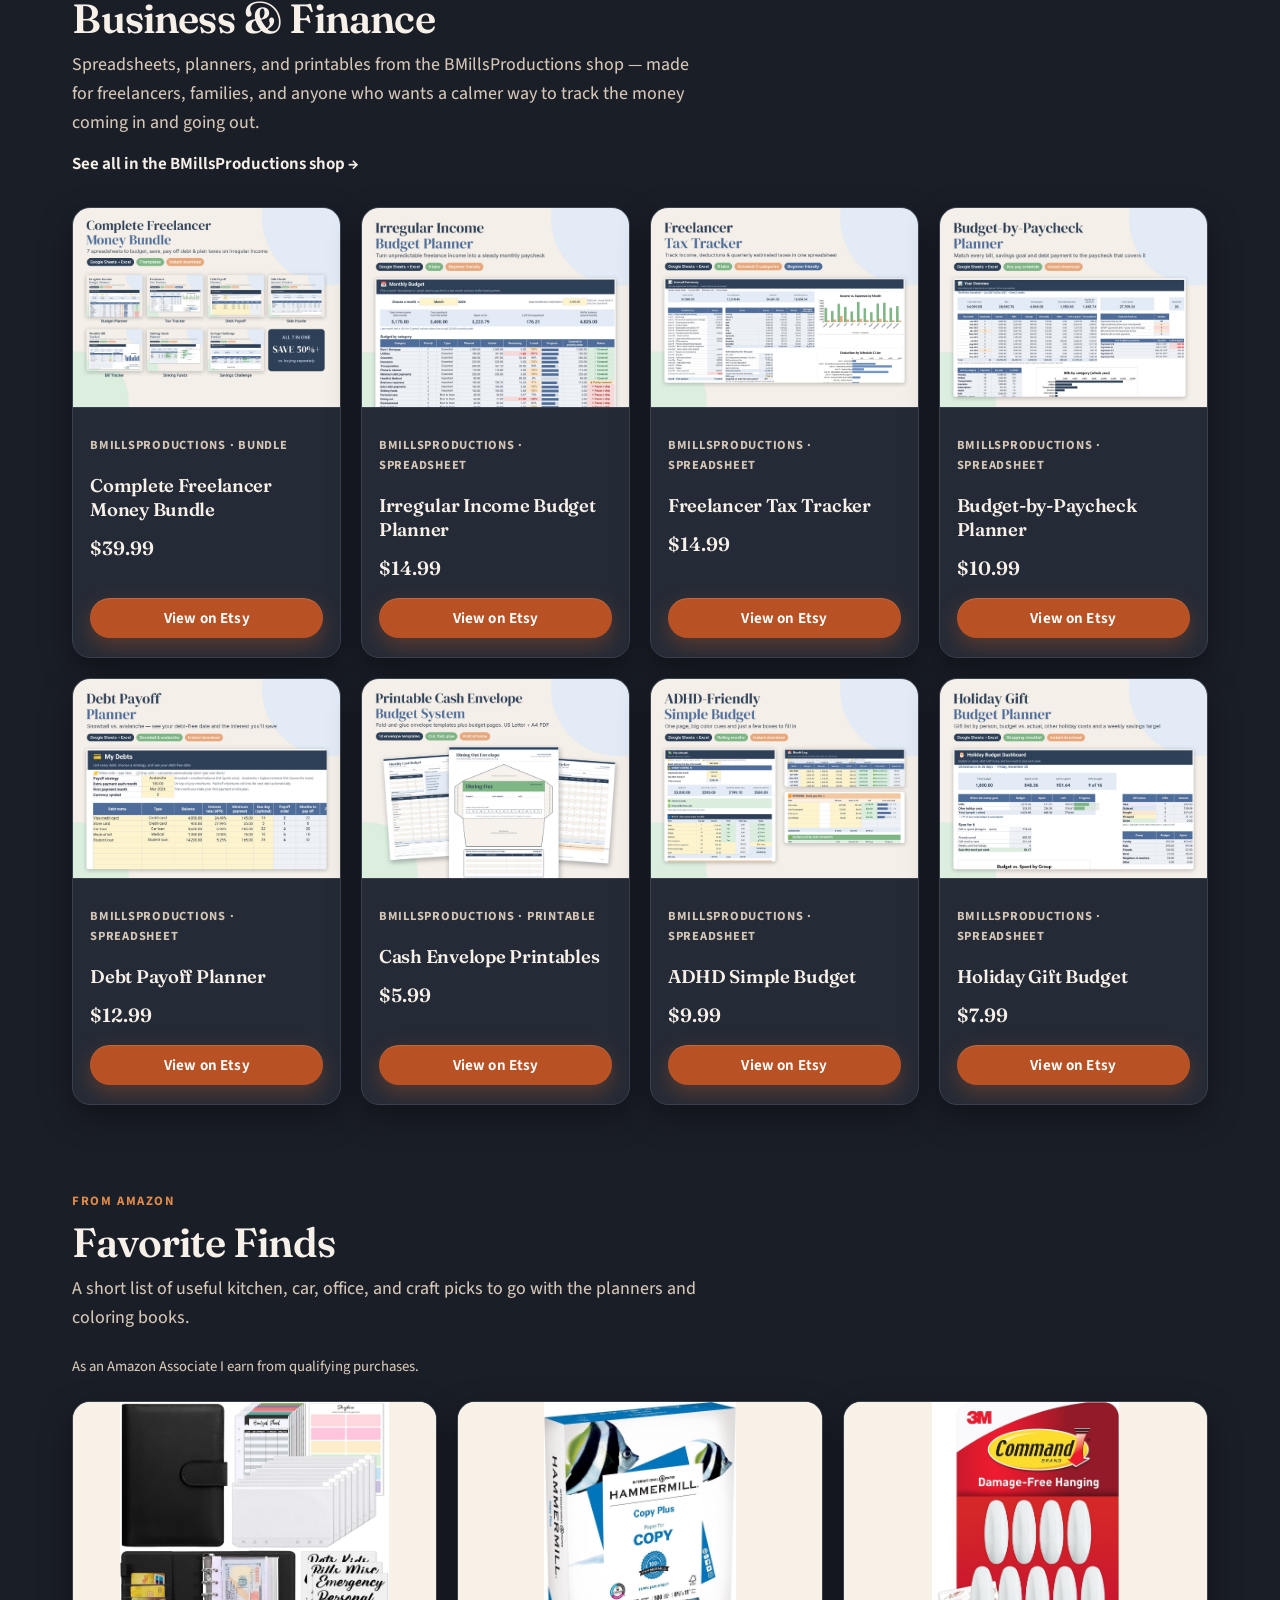
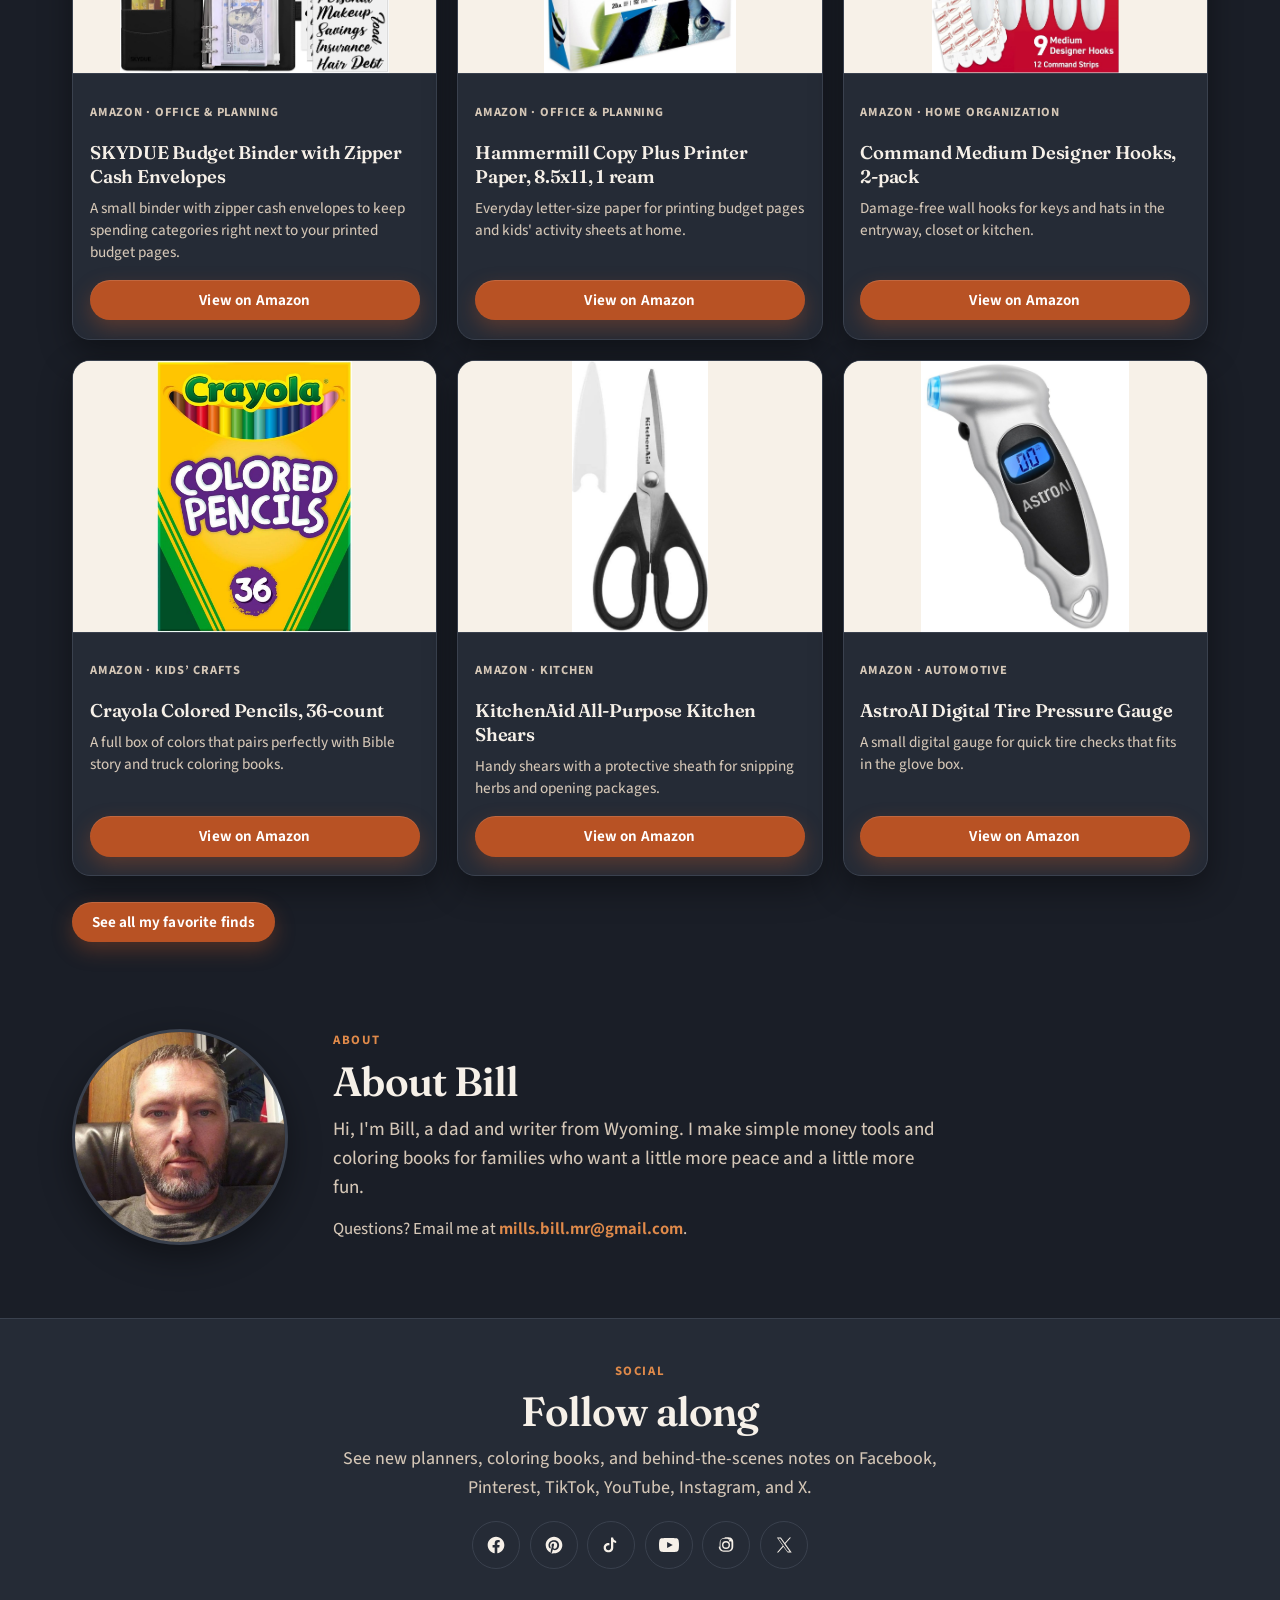
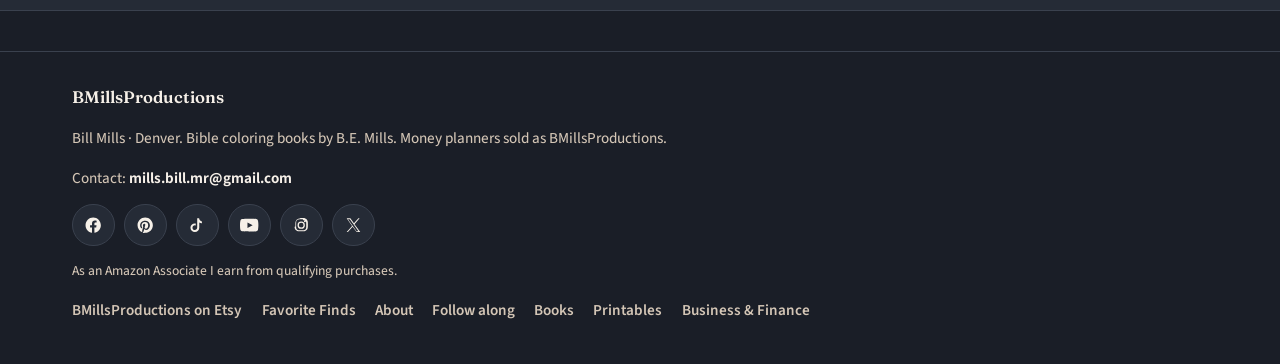
==== commit e515f310: "Add seven new Etsy printables to the homepage." ====
--- a/index.html
+++ b/index.html
@@ -20,6 +20,7 @@
       </a>
       <nav class="header-nav" aria-label="Primary">
         <a href="#books">Books</a>
+        <a href="#printables">Printables</a>
         <a href="#business-finance">Business &amp; Finance</a>
         <a href="/links/">Favorite Finds</a>
         <a href="#about">About</a>
@@ -46,6 +47,7 @@
           </div>
           <div class="chips" aria-label="Shop categories">
             <a class="chip" href="#books">Books</a>
+            <a class="chip" href="#printables">Printables</a>
             <a class="chip" href="#business-finance">Business &amp; Finance</a>
             <a class="chip" href="/links/">Amazon Favorite Finds</a>
             <!-- PHYSICAL_PRODUCTS_CHIP
@@ -160,6 +162,113 @@
       </div>
     </section>
 
+
+    <section class="section" id="printables">
+      <div class="wrap">
+        <div class="section-head">
+          <div>
+            <p class="eyebrow">Category</p>
+            <h2>Kids &amp; Bible Printables</h2>
+            <p class="lede">Printable coloring pages and activity packs for kids, plus a 2027 Bible reading plan. Download on Etsy and print at home (US Letter and A4).</p>
+          </div>
+          <a class="section-link" href="https://www.etsy.com/shop/BMillsProductions" target="_blank" rel="noopener noreferrer">See all in the BMillsProductions shop →</a>
+        </div>
+
+        <div class="grid grid-finance">
+          <article class="card">
+            <div class="card-media">
+              <img src="images/printable-christmas-trucks.jpg" width="1400" height="1050" alt="Listing photo for Christmas Truck Coloring Pages, with a fire truck, a dump truck of gifts, and a snowplow in the snow.">
+            </div>
+            <div class="card-body">
+              <p class="card-meta">BMillsProductions · Printable</p>
+              <h3>Christmas Truck Coloring Pages</h3>
+              <p class="card-blurb">Forty smiling Christmas trucks, ready for little hands and big crayons. Printable pages for toddlers and preschoolers, ages 2–5.</p>
+              <p class="price">$4.99</p>
+              <a class="btn btn-primary btn-card" href="https://www.etsy.com/listing/4626740423/christmas-truck-coloring-pages-for" target="_blank" rel="noopener noreferrer">View on Etsy</a>
+            </div>
+          </article>
+
+          <article class="card">
+            <div class="card-media">
+              <img src="images/printable-trucks-and-diggers.jpg" width="1400" height="1050" alt="Listing photo for Trucks and Diggers Coloring Pages, with an excavator, fire truck, dump truck, and cement mixer.">
+            </div>
+            <div class="card-body">
+              <p class="card-meta">BMillsProductions · Printable</p>
+              <h3>Trucks and Diggers Coloring Pages</h3>
+              <p class="card-blurb">Forty trucks and diggers to color, from excavators to school buses. Big, simple pages for ages 2–5.</p>
+              <p class="price">$4.99</p>
+              <a class="btn btn-primary btn-card" href="https://www.etsy.com/listing/4626741125/trucks-and-diggers-coloring-pages-for" target="_blank" rel="noopener noreferrer">View on Etsy</a>
+            </div>
+          </article>
+
+          <article class="card">
+            <div class="card-media">
+              <img src="images/printable-truck-bundle.jpg" width="1400" height="1050" alt="Listing photo for the Truck Coloring Bundle, showing Christmas trucks and everyday trucks and diggers.">
+            </div>
+            <div class="card-body">
+              <p class="card-meta">BMillsProductions · Bundle</p>
+              <h3>Truck Coloring Bundle (80+ pages)</h3>
+              <p class="card-blurb">Eighty smiling trucks in one download: Christmas trucks plus everyday trucks and diggers.</p>
+              <p class="price">$7.99</p>
+              <a class="btn btn-primary btn-card" href="https://www.etsy.com/listing/4626741805/truck-coloring-bundle-80-pages-christmas" target="_blank" rel="noopener noreferrer">View on Etsy</a>
+            </div>
+          </article>
+
+          <article class="card">
+            <div class="card-media">
+              <img src="images/printable-nativity.jpg" width="1400" height="1050" alt="Listing photo for the Nativity Activity Pack, The Christmas Story, with shepherds by a fire and an angel in the night sky.">
+            </div>
+            <div class="card-body">
+              <p class="card-meta">BMillsProductions · Printable</p>
+              <h3>Nativity Christmas Activity Pack</h3>
+              <p class="card-blurb">A Christmas Bible activity pack for kids: color the Nativity story, then read it, say it, and play with it. KJV.</p>
+              <p class="price">$4.99</p>
+              <a class="btn btn-primary btn-card" href="https://www.etsy.com/listing/4626751580/nativity-activity-pack-christmas-bible" target="_blank" rel="noopener noreferrer">View on Etsy</a>
+            </div>
+          </article>
+
+          <article class="card">
+            <div class="card-media">
+              <img src="images/printable-bible-reading-plan-2027.jpg" width="1400" height="1050" alt="Listing photo for the 2027 Bible Reading Plan, with an open Bible, a cup of coffee, and a notebook.">
+            </div>
+            <div class="card-body">
+              <p class="card-meta">BMillsProductions · Printable</p>
+              <h3>2027 Bible Reading Plan</h3>
+              <p class="card-blurb">Read the whole Bible in 2027, one short reading at a time. Print it, hang it up, and check off every day.</p>
+              <p class="price">$5.99</p>
+              <a class="btn btn-primary btn-card" href="https://www.etsy.com/listing/4626743111/2027-bible-reading-plan-printable-read" target="_blank" rel="noopener noreferrer">View on Etsy</a>
+            </div>
+          </article>
+
+          <article class="card">
+            <div class="card-media">
+              <img src="images/printable-bible-verses-30.jpg" width="1400" height="1050" alt="Listing photo for 30 Bible Verses to Color, with a lamb on a path under a rainbow.">
+            </div>
+            <div class="card-body">
+              <p class="card-meta">BMillsProductions · Printable</p>
+              <h3>30 Bible Verses to Color (KJV)</h3>
+              <p class="card-blurb">30 Bible verses to color: a picture and a full King James verse on every page.</p>
+              <p class="price">$4.99</p>
+              <a class="btn btn-primary btn-card" href="https://www.etsy.com/listing/4626746533/30-bible-verses-to-color-kjv-scripture" target="_blank" rel="noopener noreferrer">View on Etsy</a>
+            </div>
+          </article>
+
+          <article class="card">
+            <div class="card-media">
+              <img src="images/printable-easter-he-is-risen.jpg" width="1400" height="1050" alt="Listing photo for the Easter He Is Risen Activity Pack, with the empty tomb at sunrise.">
+            </div>
+            <div class="card-body">
+              <p class="card-meta">BMillsProductions · Printable</p>
+              <h3>Easter “He Is Risen” Activity Pack</h3>
+              <p class="card-blurb">An Easter Bible activity pack for kids: color the Easter story, then read it, say it, and play with it. KJV.</p>
+              <p class="price">$5.99</p>
+              <a class="btn btn-primary btn-card" href="https://www.etsy.com/listing/4626756370/easter-bible-activity-pack-he-is-risen" target="_blank" rel="noopener noreferrer">View on Etsy</a>
+            </div>
+          </article>
+        </div>
+      </div>
+    </section>
+
     <section class="section" id="business-finance">
       <div class="wrap">
         <div class="section-head">
@@ -430,6 +539,7 @@
         <a href="#about">About</a>
         <a href="#follow">Follow along</a>
         <a href="#books">Books</a>
+        <a href="#printables">Printables</a>
         <a href="#business-finance">Business &amp; Finance</a>
       </div>
     </div>
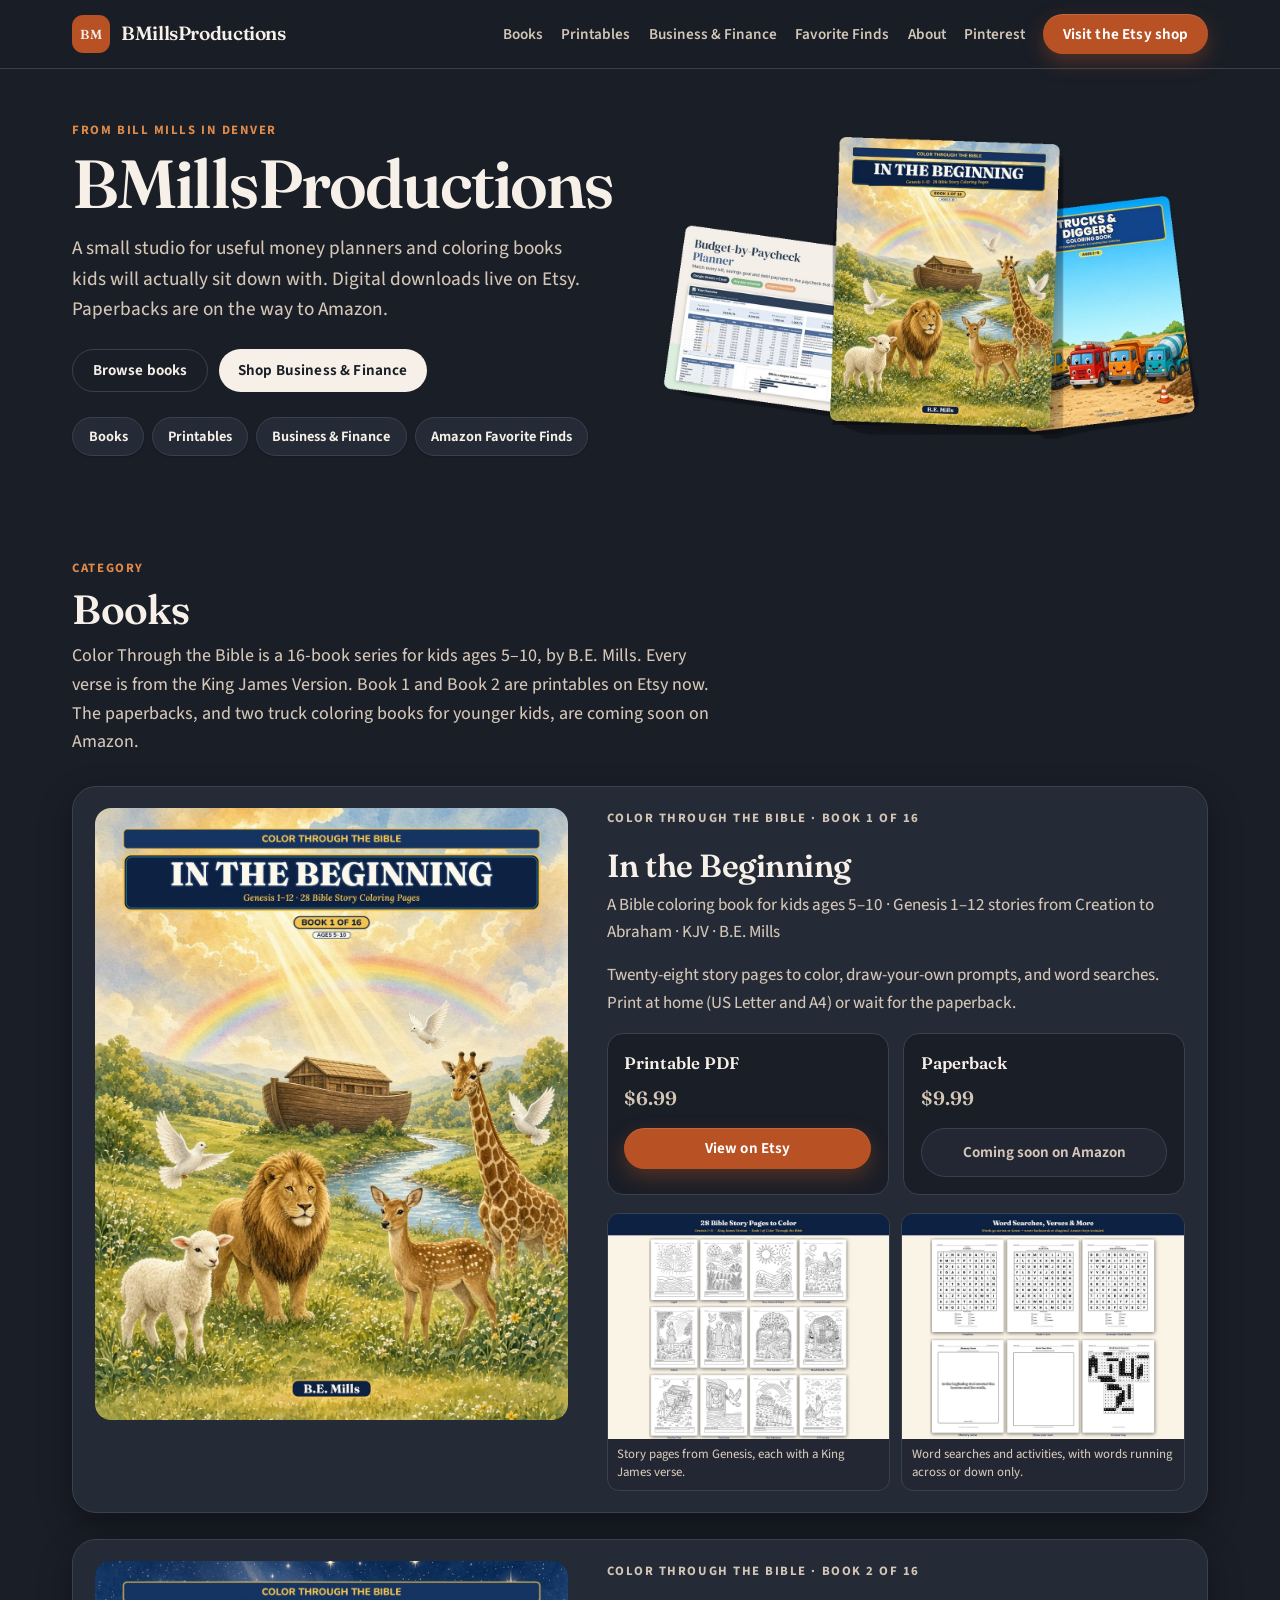
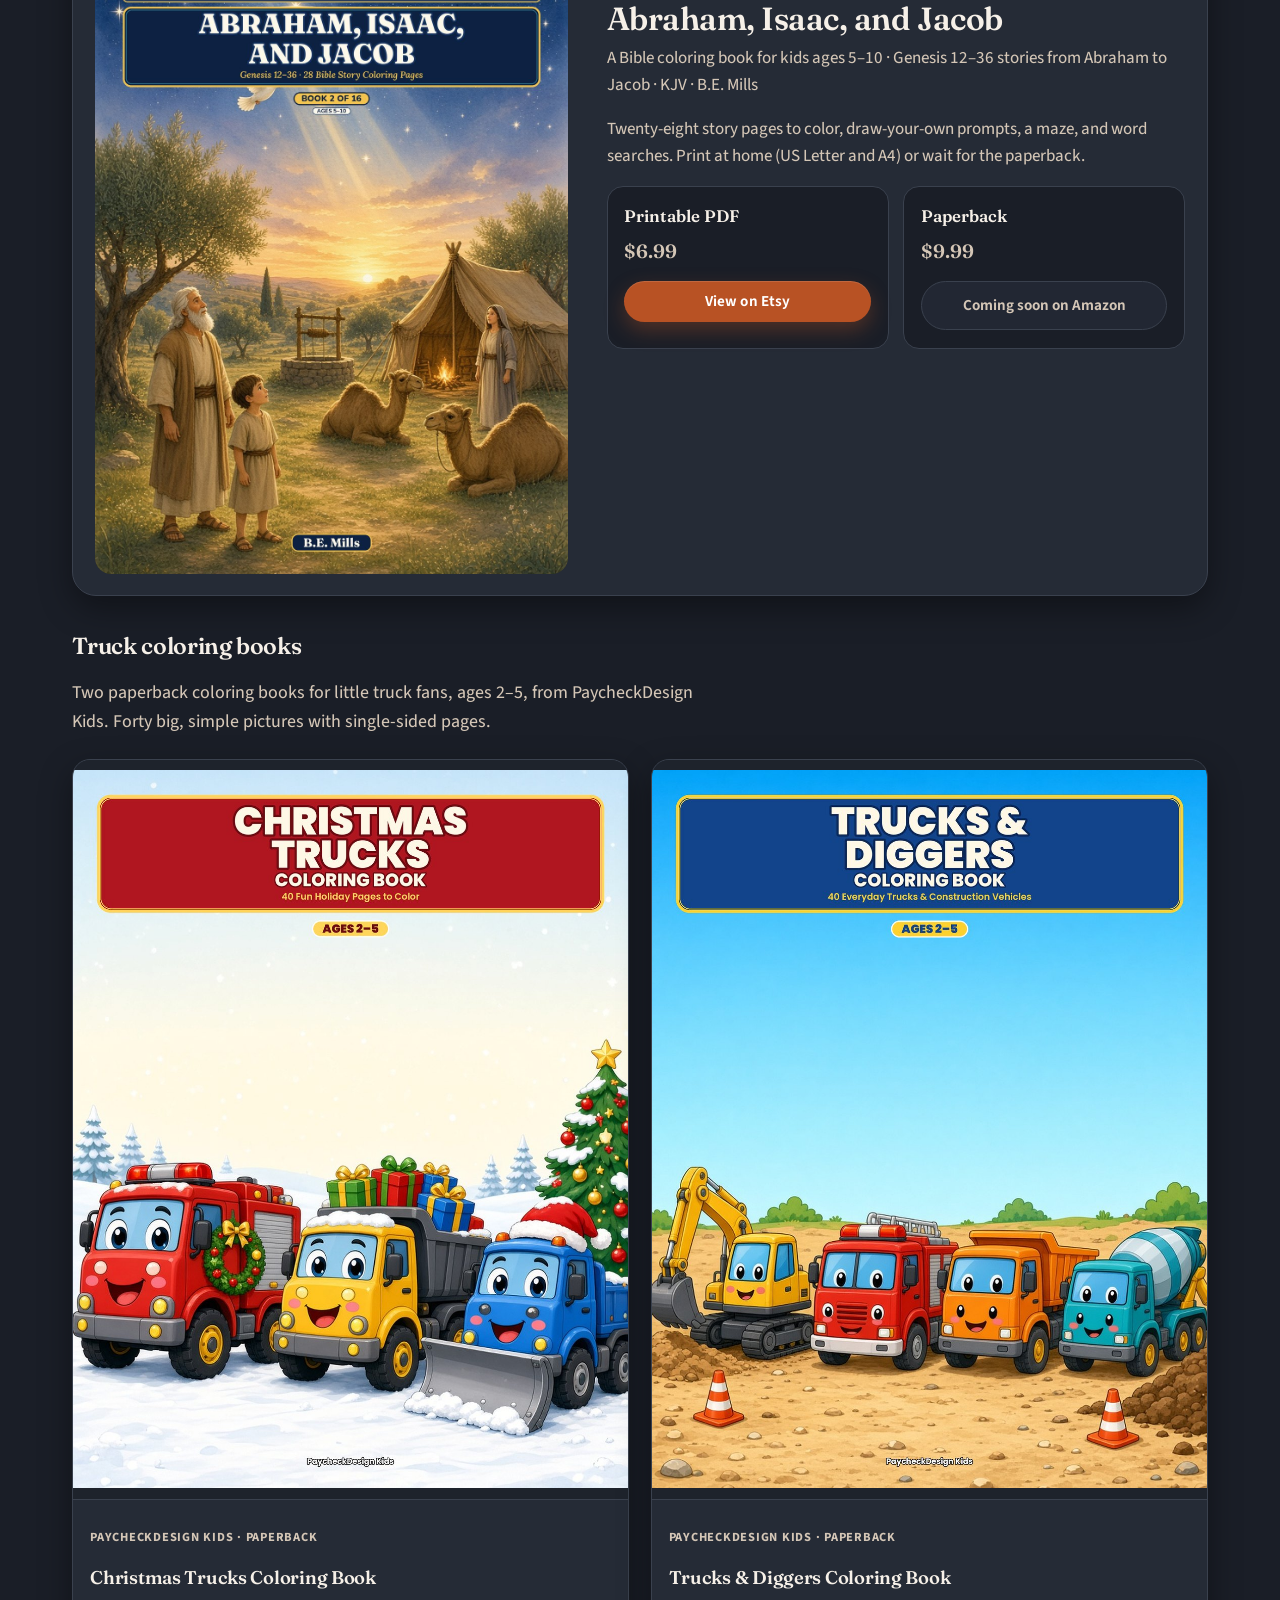
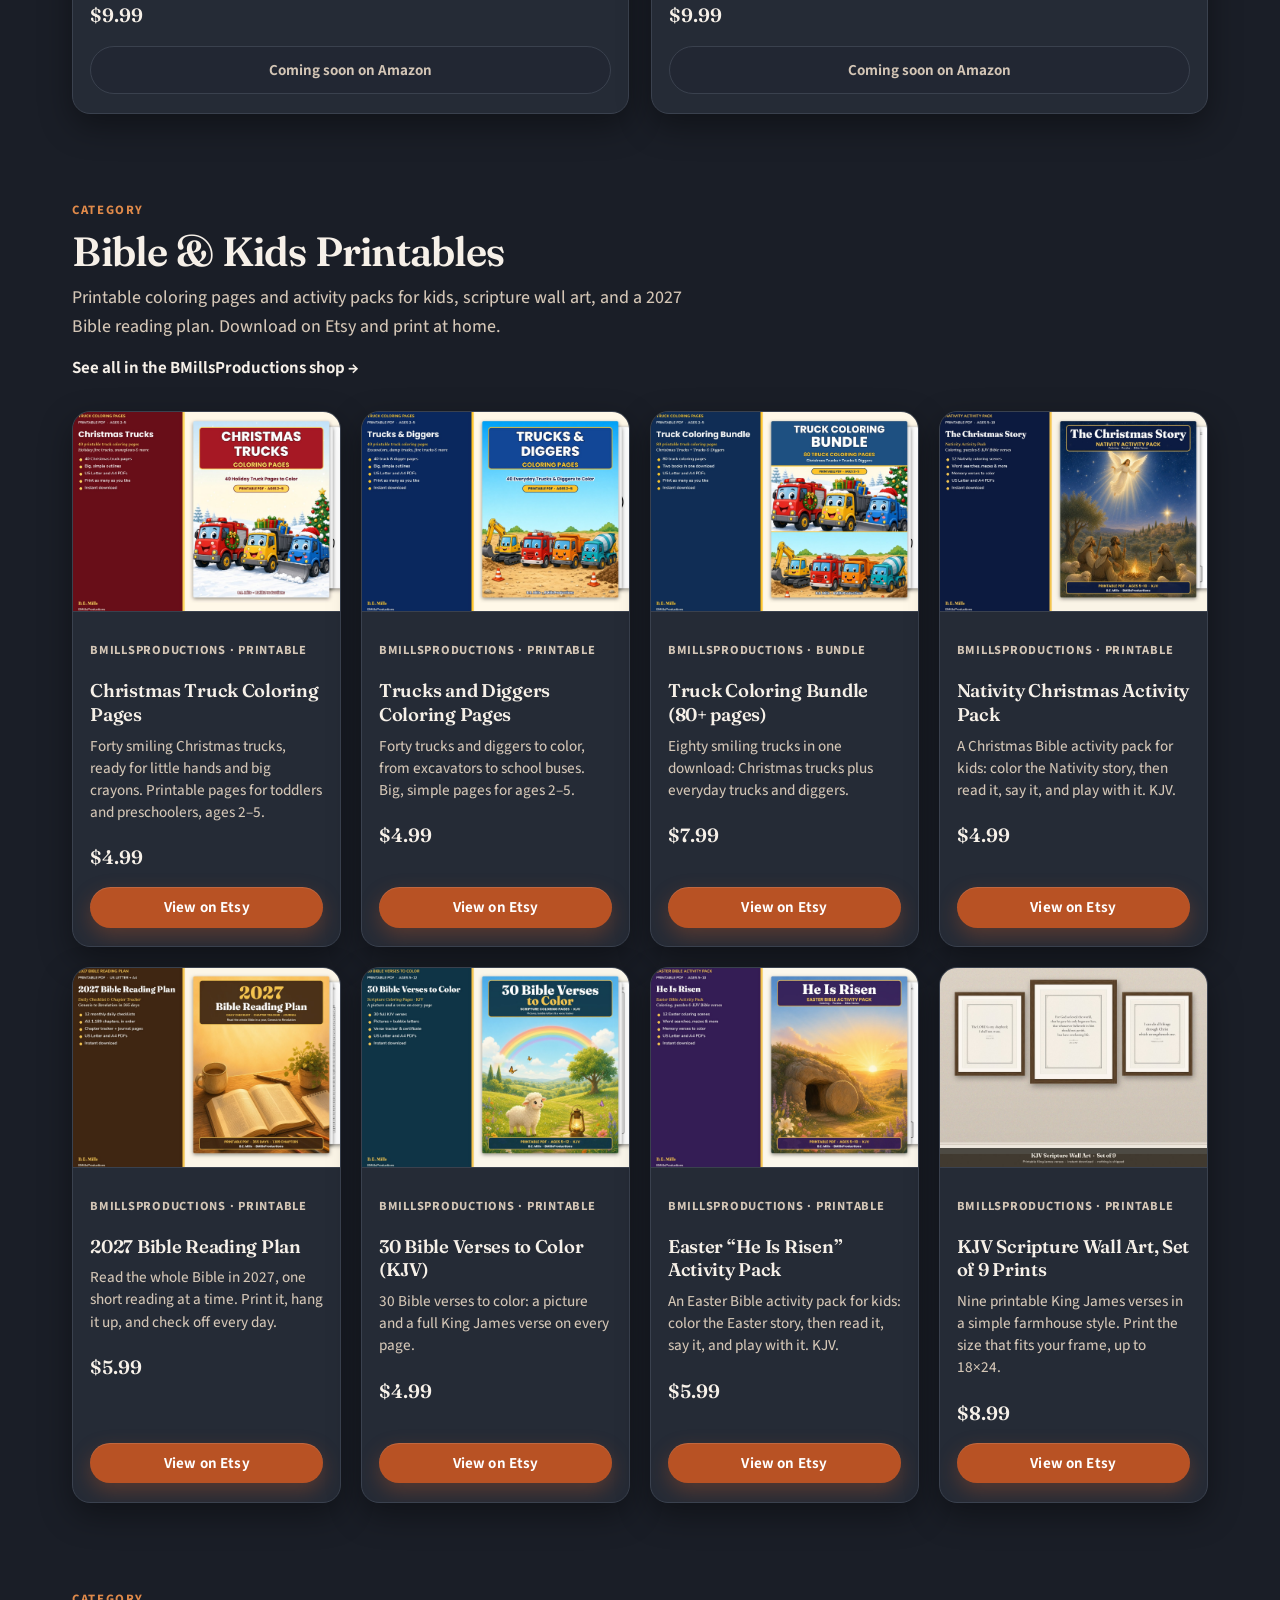
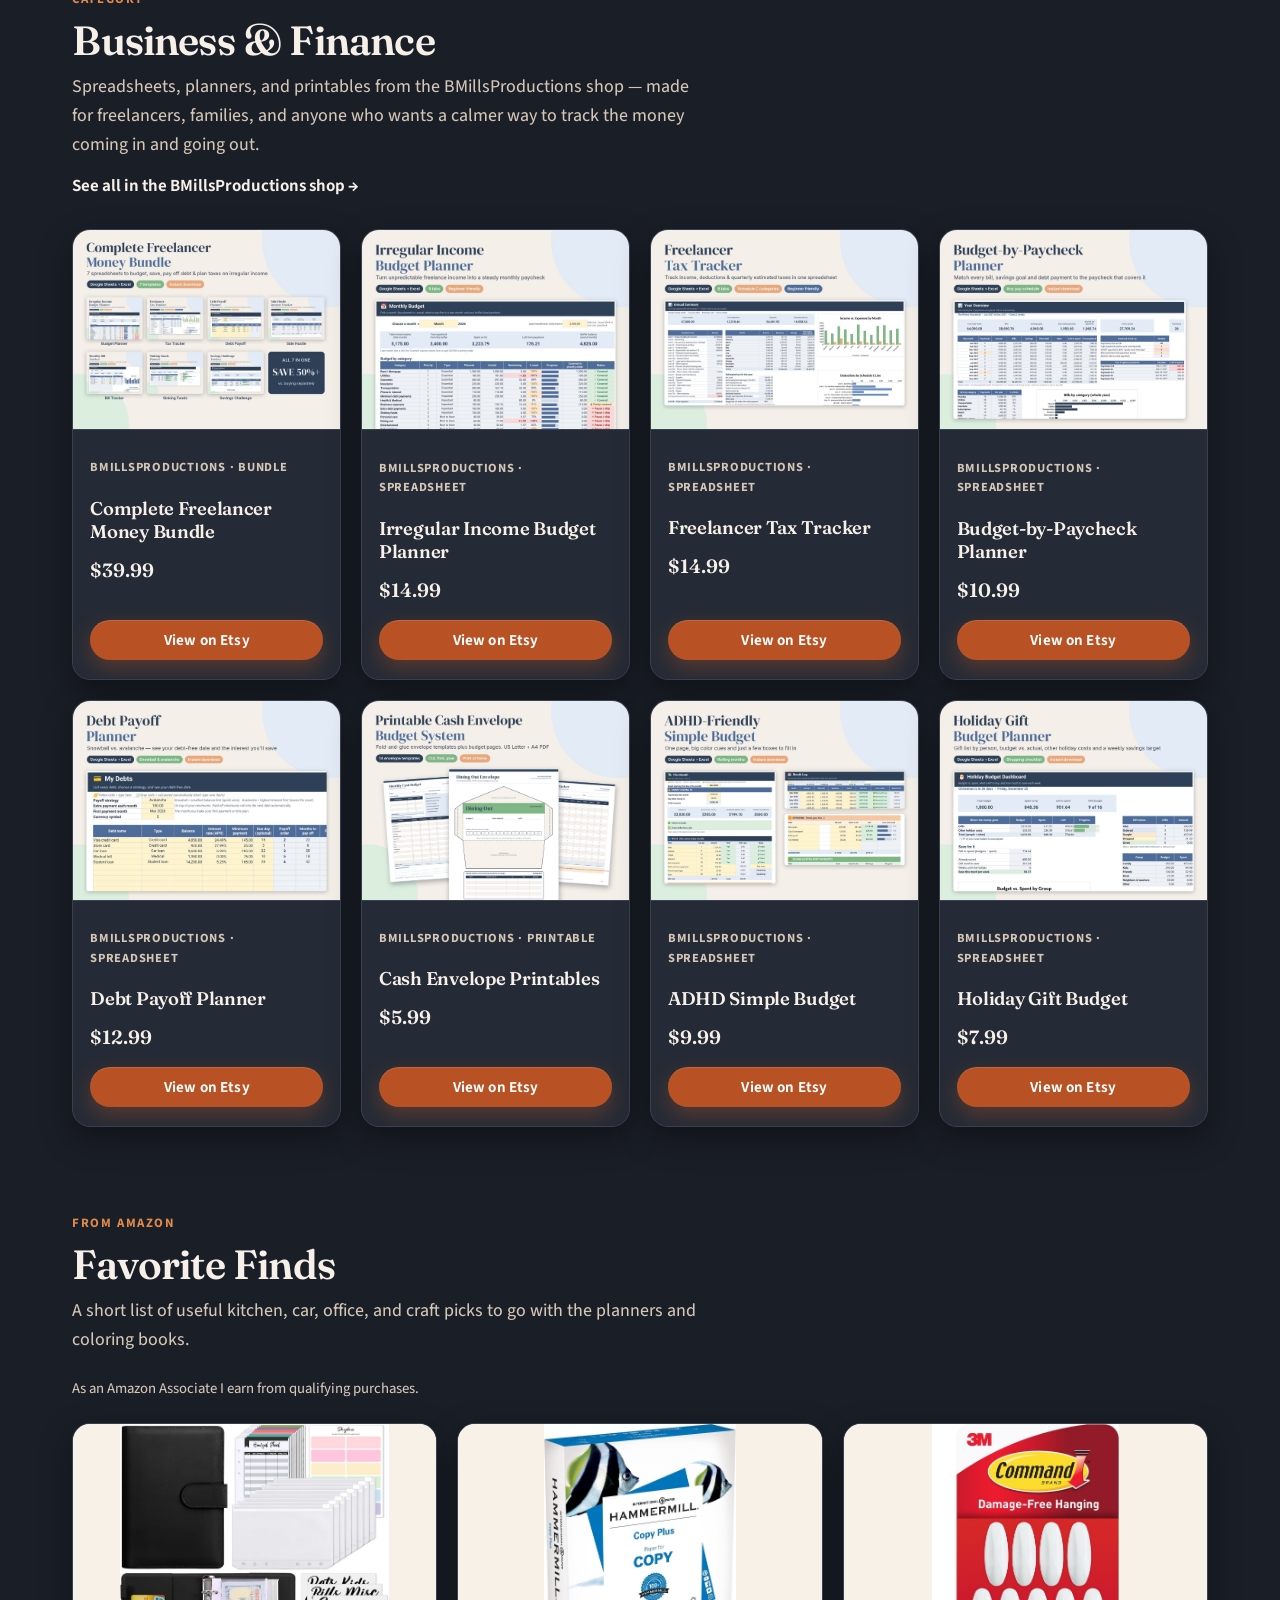
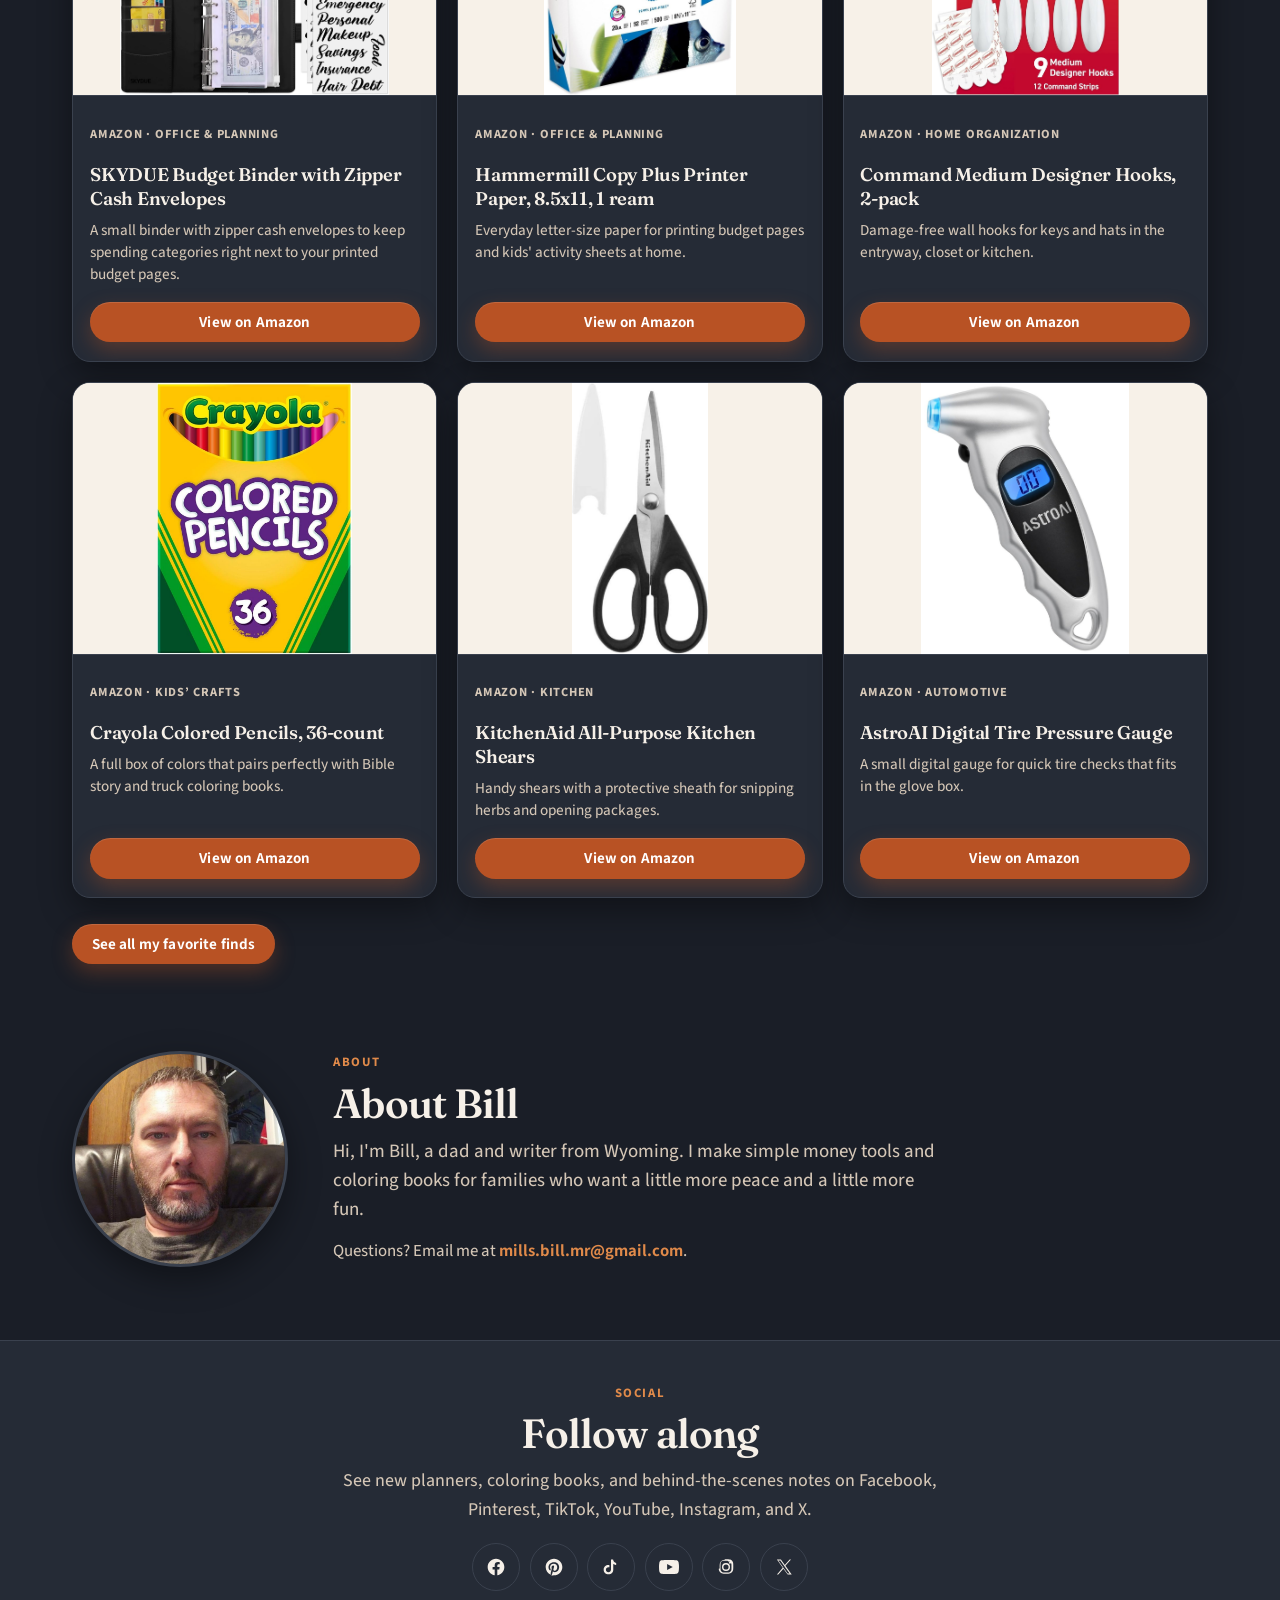
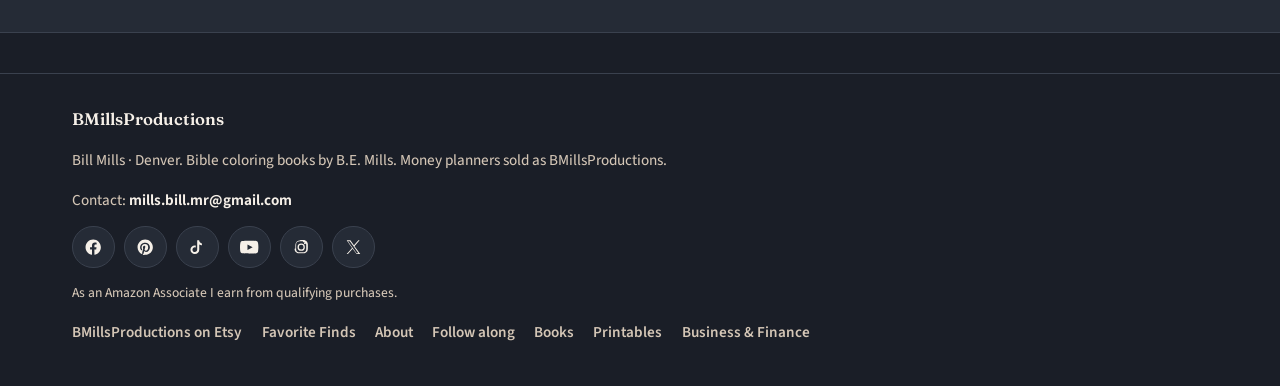
==== commit a12c7889: "Add the KJV Scripture Wall Art set to the homepage." ====
--- a/index.html
+++ b/index.html
@@ -168,8 +168,8 @@
         <div class="section-head">
           <div>
             <p class="eyebrow">Category</p>
-            <h2>Kids &amp; Bible Printables</h2>
-            <p class="lede">Printable coloring pages and activity packs for kids, plus a 2027 Bible reading plan. Download on Etsy and print at home (US Letter and A4).</p>
+            <h2>Bible &amp; Kids Printables</h2>
+            <p class="lede">Printable coloring pages and activity packs for kids, scripture wall art, and a 2027 Bible reading plan. Download on Etsy and print at home.</p>
           </div>
           <a class="section-link" href="https://www.etsy.com/shop/BMillsProductions" target="_blank" rel="noopener noreferrer">See all in the BMillsProductions shop →</a>
         </div>
@@ -263,6 +263,19 @@
               <p class="card-blurb">An Easter Bible activity pack for kids: color the Easter story, then read it, say it, and play with it. KJV.</p>
               <p class="price">$5.99</p>
               <a class="btn btn-primary btn-card" href="https://www.etsy.com/listing/4626756370/easter-bible-activity-pack-he-is-risen" target="_blank" rel="noopener noreferrer">View on Etsy</a>
+            </div>
+          </article>
+
+          <article class="card">
+            <div class="card-media">
+              <img src="images/printable-kjv-scripture-wall-art.jpg" width="1400" height="1050" alt="Listing photo for the KJV Scripture Wall Art set, with three framed King James verse prints on a beige wall.">
+            </div>
+            <div class="card-body">
+              <p class="card-meta">BMillsProductions · Printable</p>
+              <h3>KJV Scripture Wall Art, Set of 9 Prints</h3>
+              <p class="card-blurb">Nine printable King James verses in a simple farmhouse style. Print the size that fits your frame, up to 18×24.</p>
+              <p class="price">$8.99</p>
+              <a class="btn btn-primary btn-card" href="https://www.etsy.com/listing/4626922482/bible-verse-wall-art-set-of-9-kjv" target="_blank" rel="noopener noreferrer">View on Etsy</a>
             </div>
           </article>
         </div>
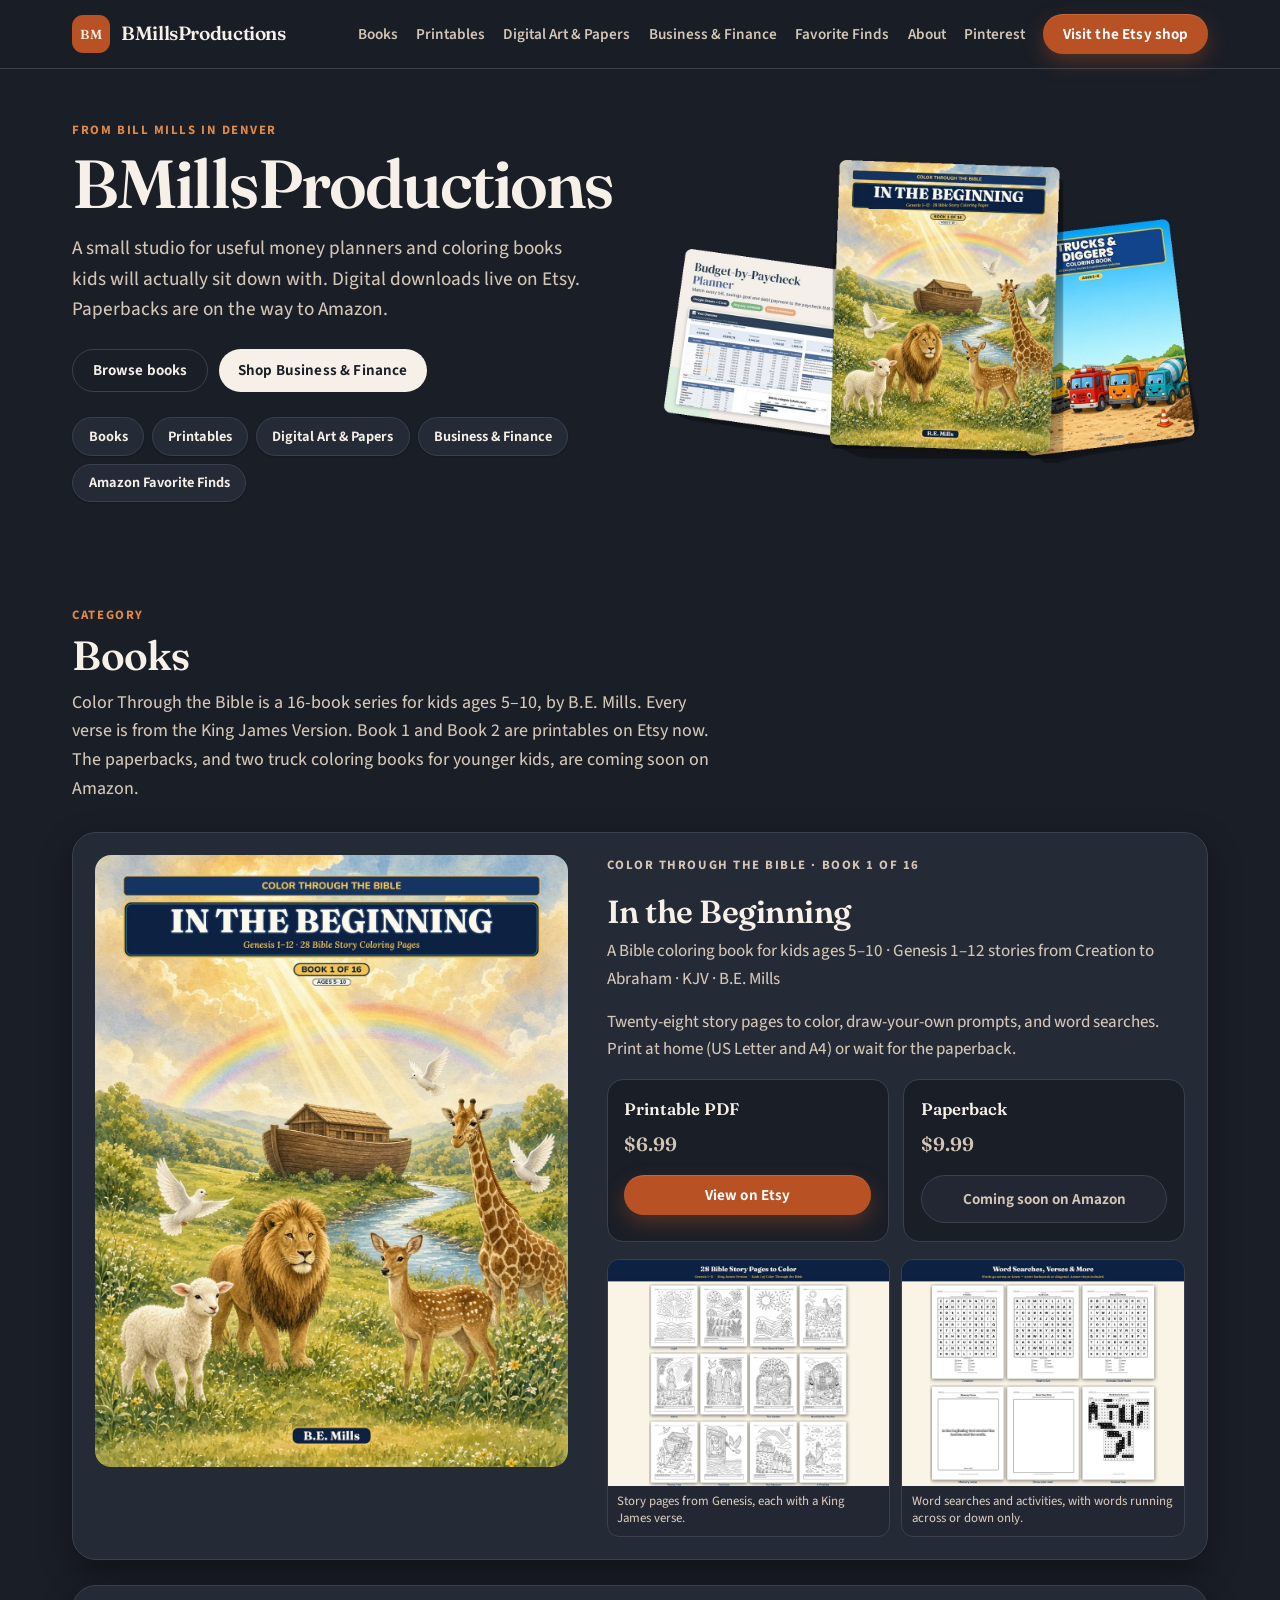
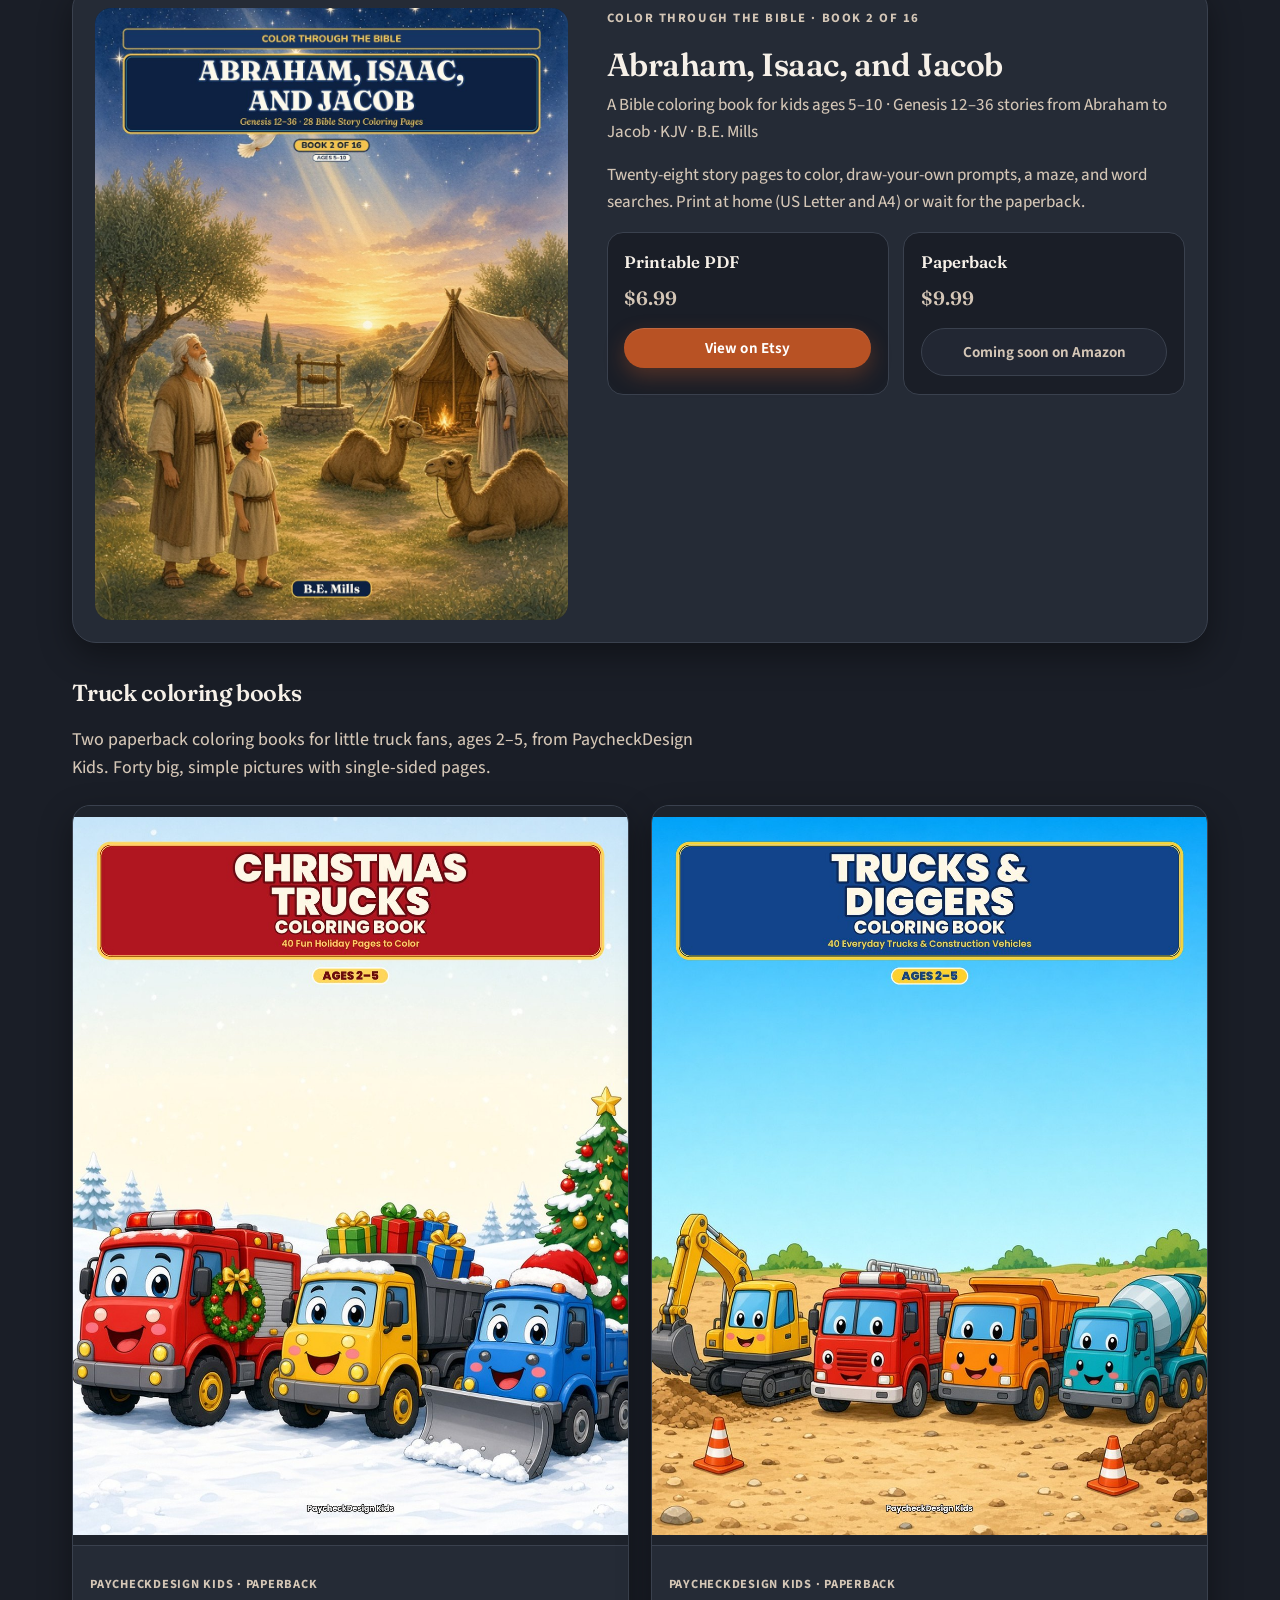
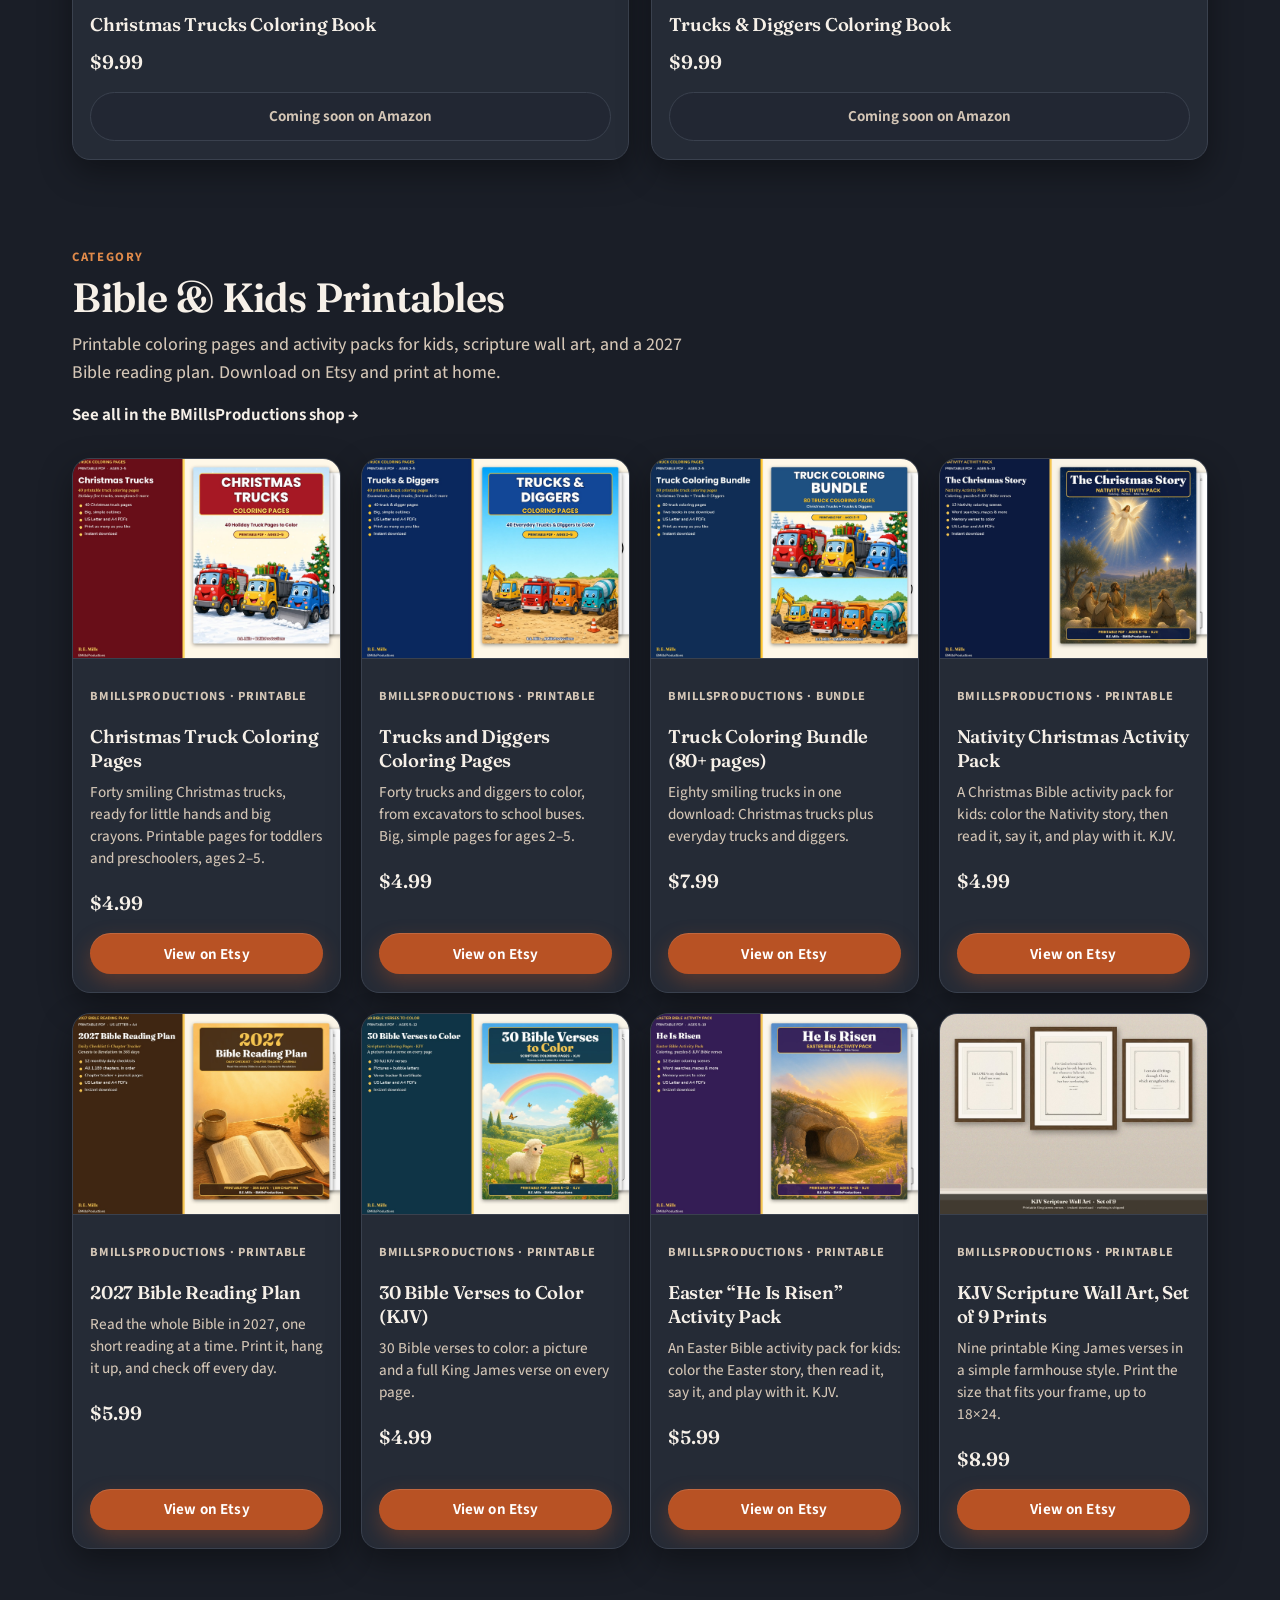
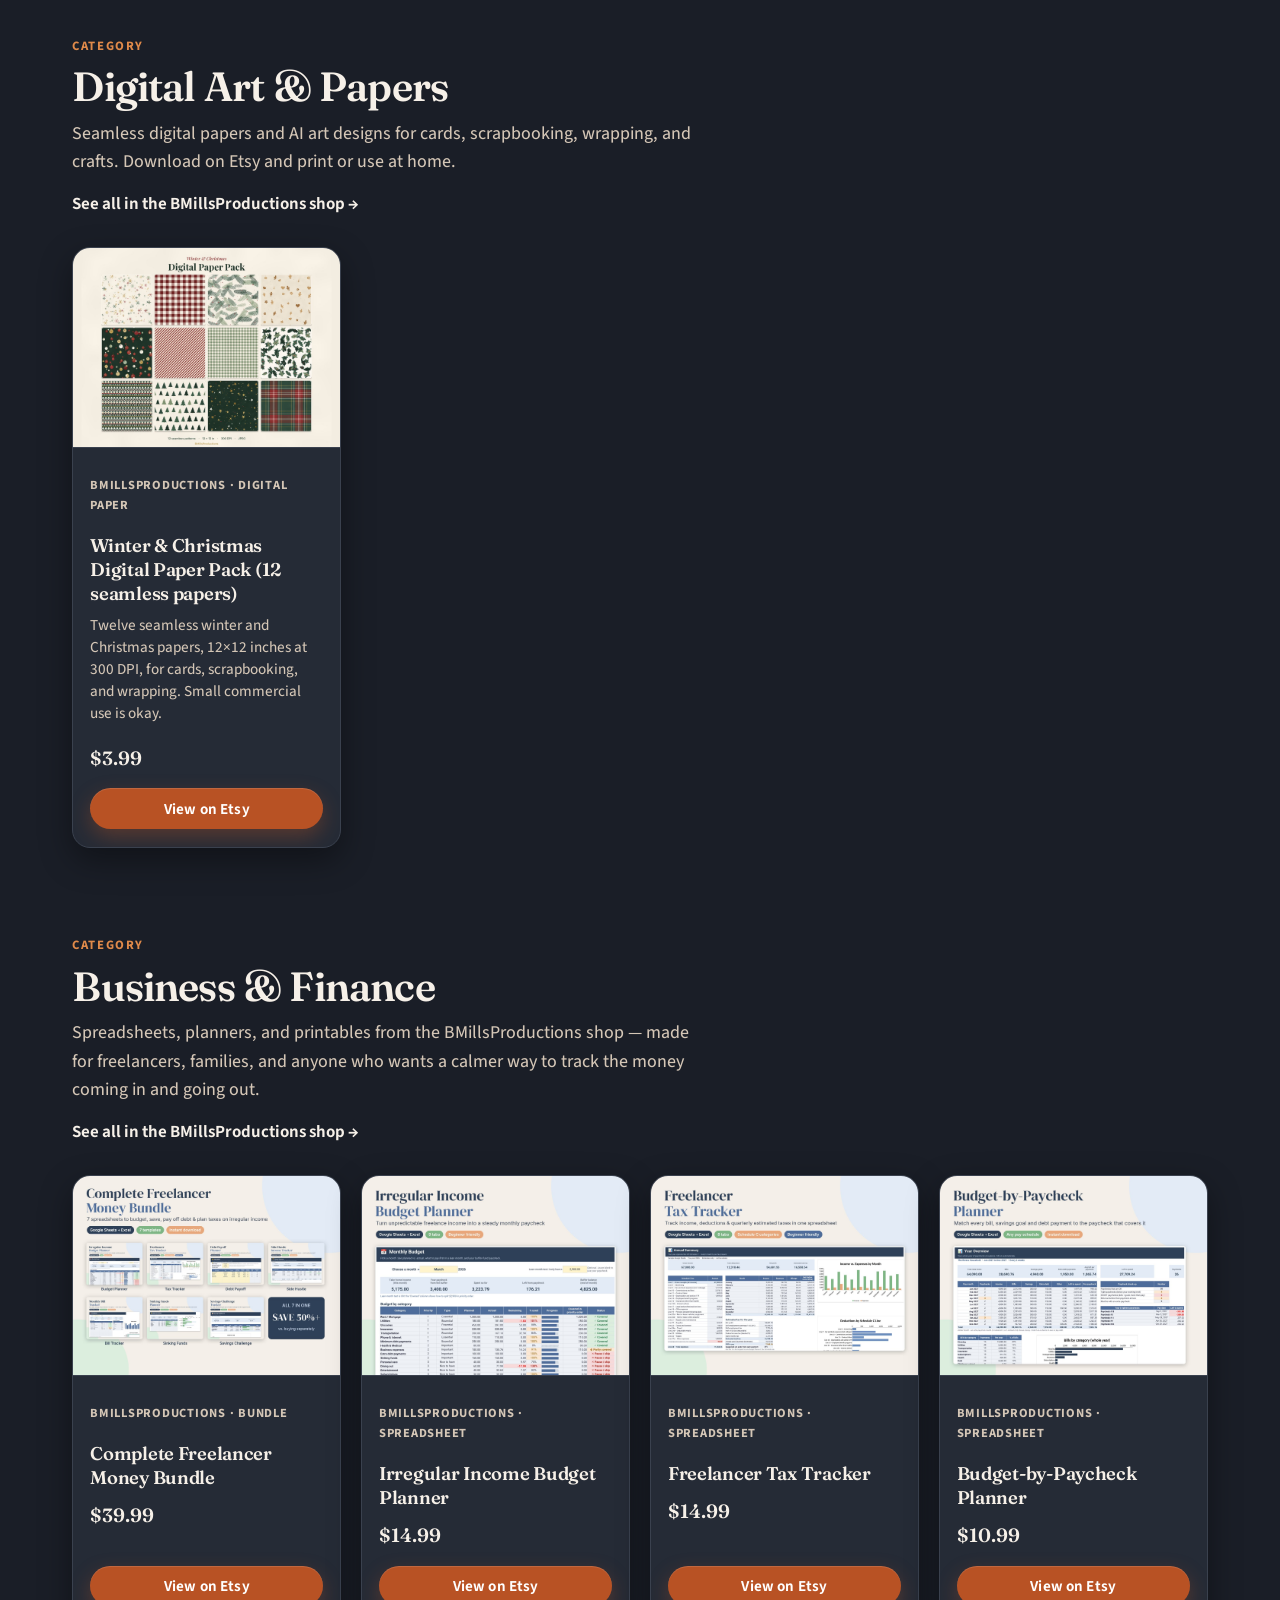
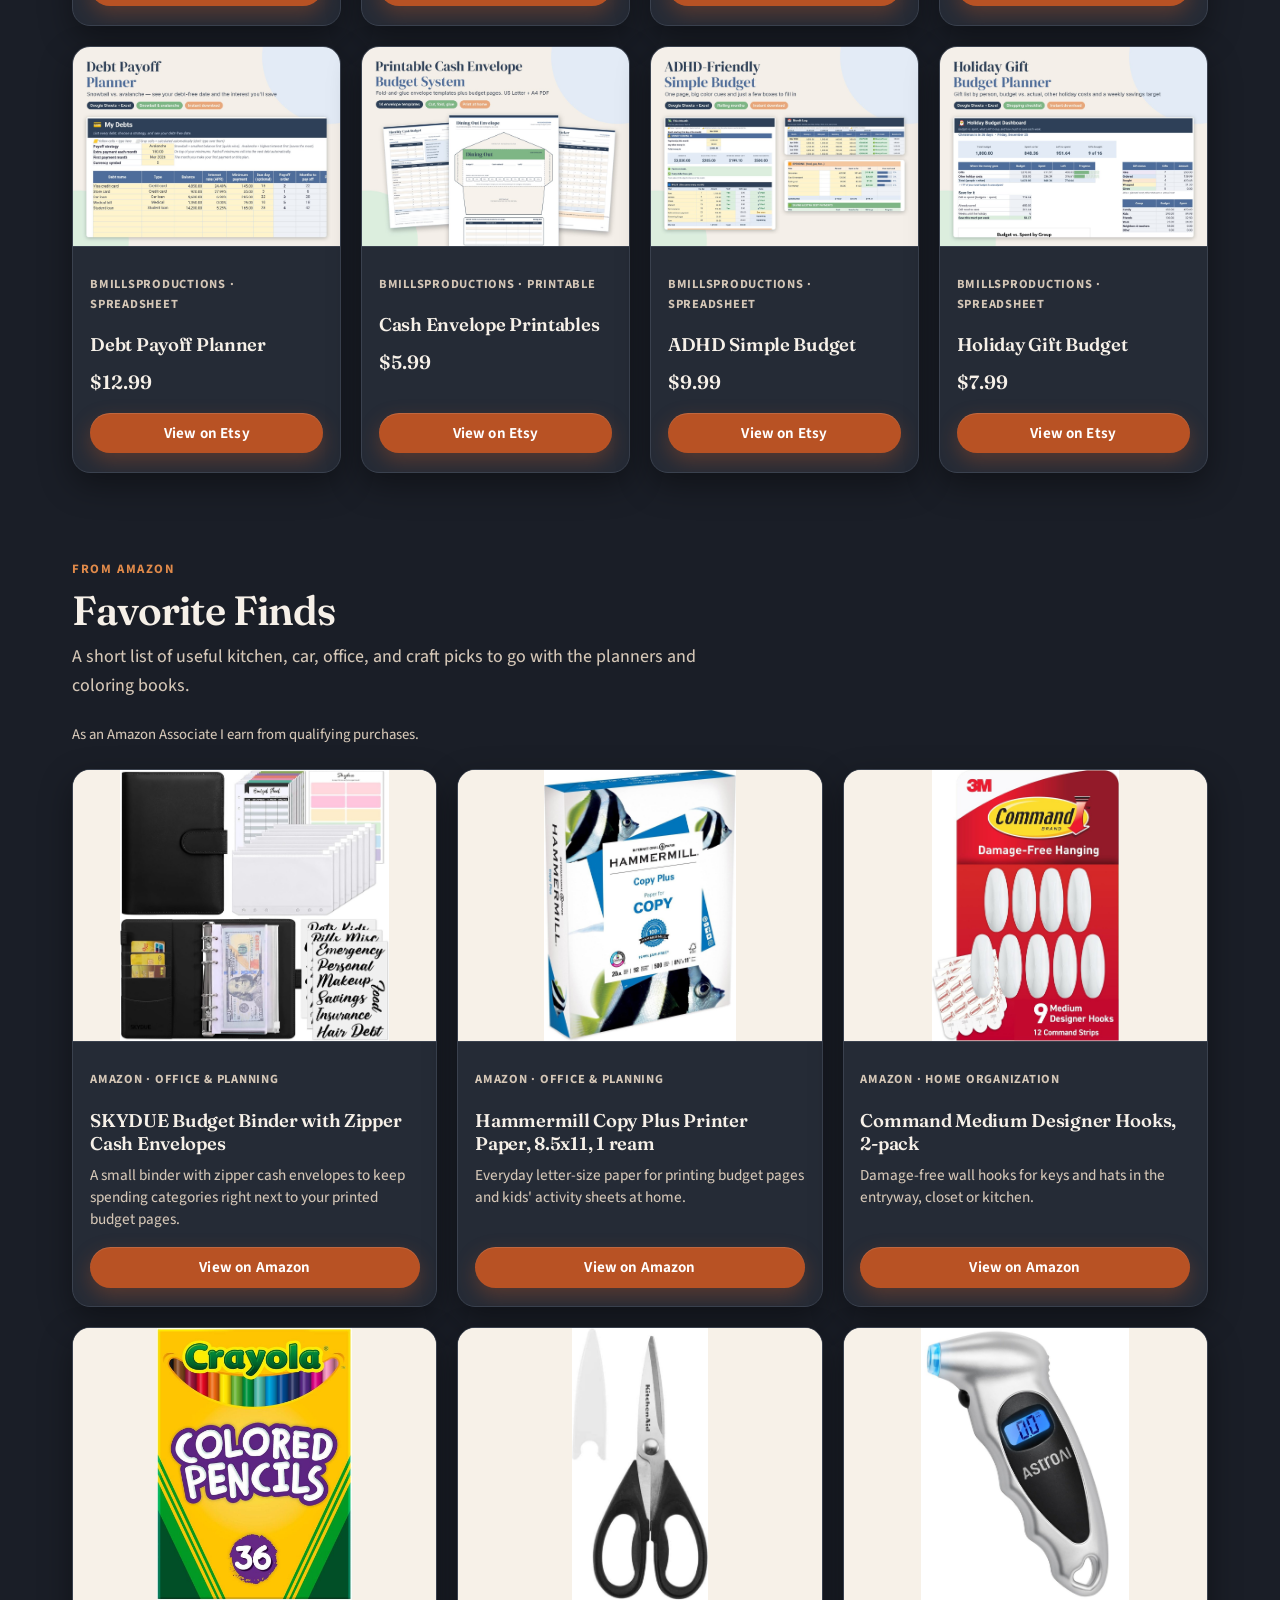
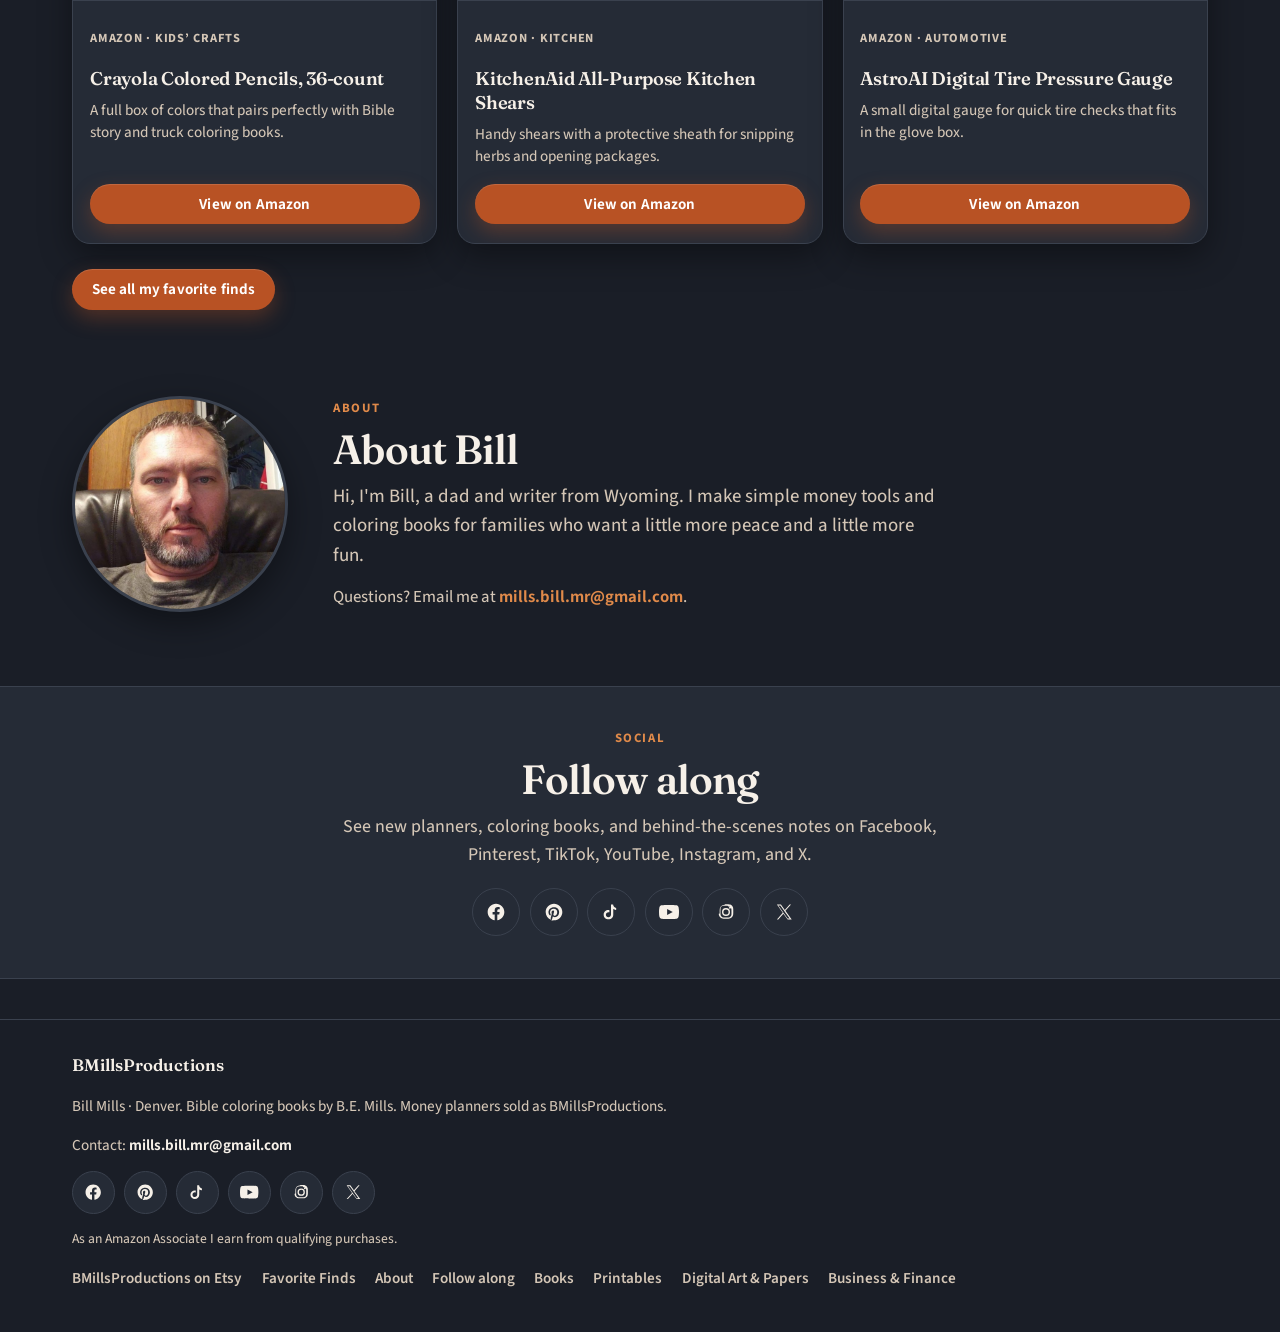
==== commit 2dd1e4f9: "Add a Digital Art & Papers section with the winter paper pack." ====
--- a/index.html
+++ b/index.html
@@ -21,6 +21,7 @@
       <nav class="header-nav" aria-label="Primary">
         <a href="#books">Books</a>
         <a href="#printables">Printables</a>
+        <a href="#digital-art">Digital Art &amp; Papers</a>
         <a href="#business-finance">Business &amp; Finance</a>
         <a href="/links/">Favorite Finds</a>
         <a href="#about">About</a>
@@ -48,6 +49,7 @@
           <div class="chips" aria-label="Shop categories">
             <a class="chip" href="#books">Books</a>
             <a class="chip" href="#printables">Printables</a>
+            <a class="chip" href="#digital-art">Digital Art &amp; Papers</a>
             <a class="chip" href="#business-finance">Business &amp; Finance</a>
             <a class="chip" href="/links/">Amazon Favorite Finds</a>
             <!-- PHYSICAL_PRODUCTS_CHIP
@@ -282,6 +284,35 @@
       </div>
     </section>
 
+
+    <section class="section" id="digital-art">
+      <div class="wrap">
+        <div class="section-head">
+          <div>
+            <p class="eyebrow">Category</p>
+            <h2>Digital Art &amp; Papers</h2>
+            <p class="lede">Seamless digital papers and AI art designs for cards, scrapbooking, wrapping, and crafts. Download on Etsy and print or use at home.</p>
+          </div>
+          <a class="section-link" href="https://www.etsy.com/shop/BMillsProductions" target="_blank" rel="noopener noreferrer">See all in the BMillsProductions shop →</a>
+        </div>
+
+        <div class="grid grid-finance">
+          <article class="card">
+            <div class="card-media">
+              <img src="images/art-winter-christmas-digital-paper.jpg" width="1400" height="1050" alt="Listing photo for the Winter and Christmas Digital Paper Pack, showing a grid of 12 seamless holiday patterns.">
+            </div>
+            <div class="card-body">
+              <p class="card-meta">BMillsProductions · Digital Paper</p>
+              <h3>Winter &amp; Christmas Digital Paper Pack (12 seamless papers)</h3>
+              <p class="card-blurb">Twelve seamless winter and Christmas papers, 12×12 inches at 300 DPI, for cards, scrapbooking, and wrapping. Small commercial use is okay.</p>
+              <p class="price">$3.99</p>
+              <a class="btn btn-primary btn-card" href="https://www.etsy.com/listing/4626934530/winter-christmas-digital-paper-pack-12" target="_blank" rel="noopener noreferrer">View on Etsy</a>
+            </div>
+          </article>
+        </div>
+      </div>
+    </section>
+
     <section class="section" id="business-finance">
       <div class="wrap">
         <div class="section-head">
@@ -553,6 +584,7 @@
         <a href="#follow">Follow along</a>
         <a href="#books">Books</a>
         <a href="#printables">Printables</a>
+        <a href="#digital-art">Digital Art &amp; Papers</a>
         <a href="#business-finance">Business &amp; Finance</a>
       </div>
     </div>
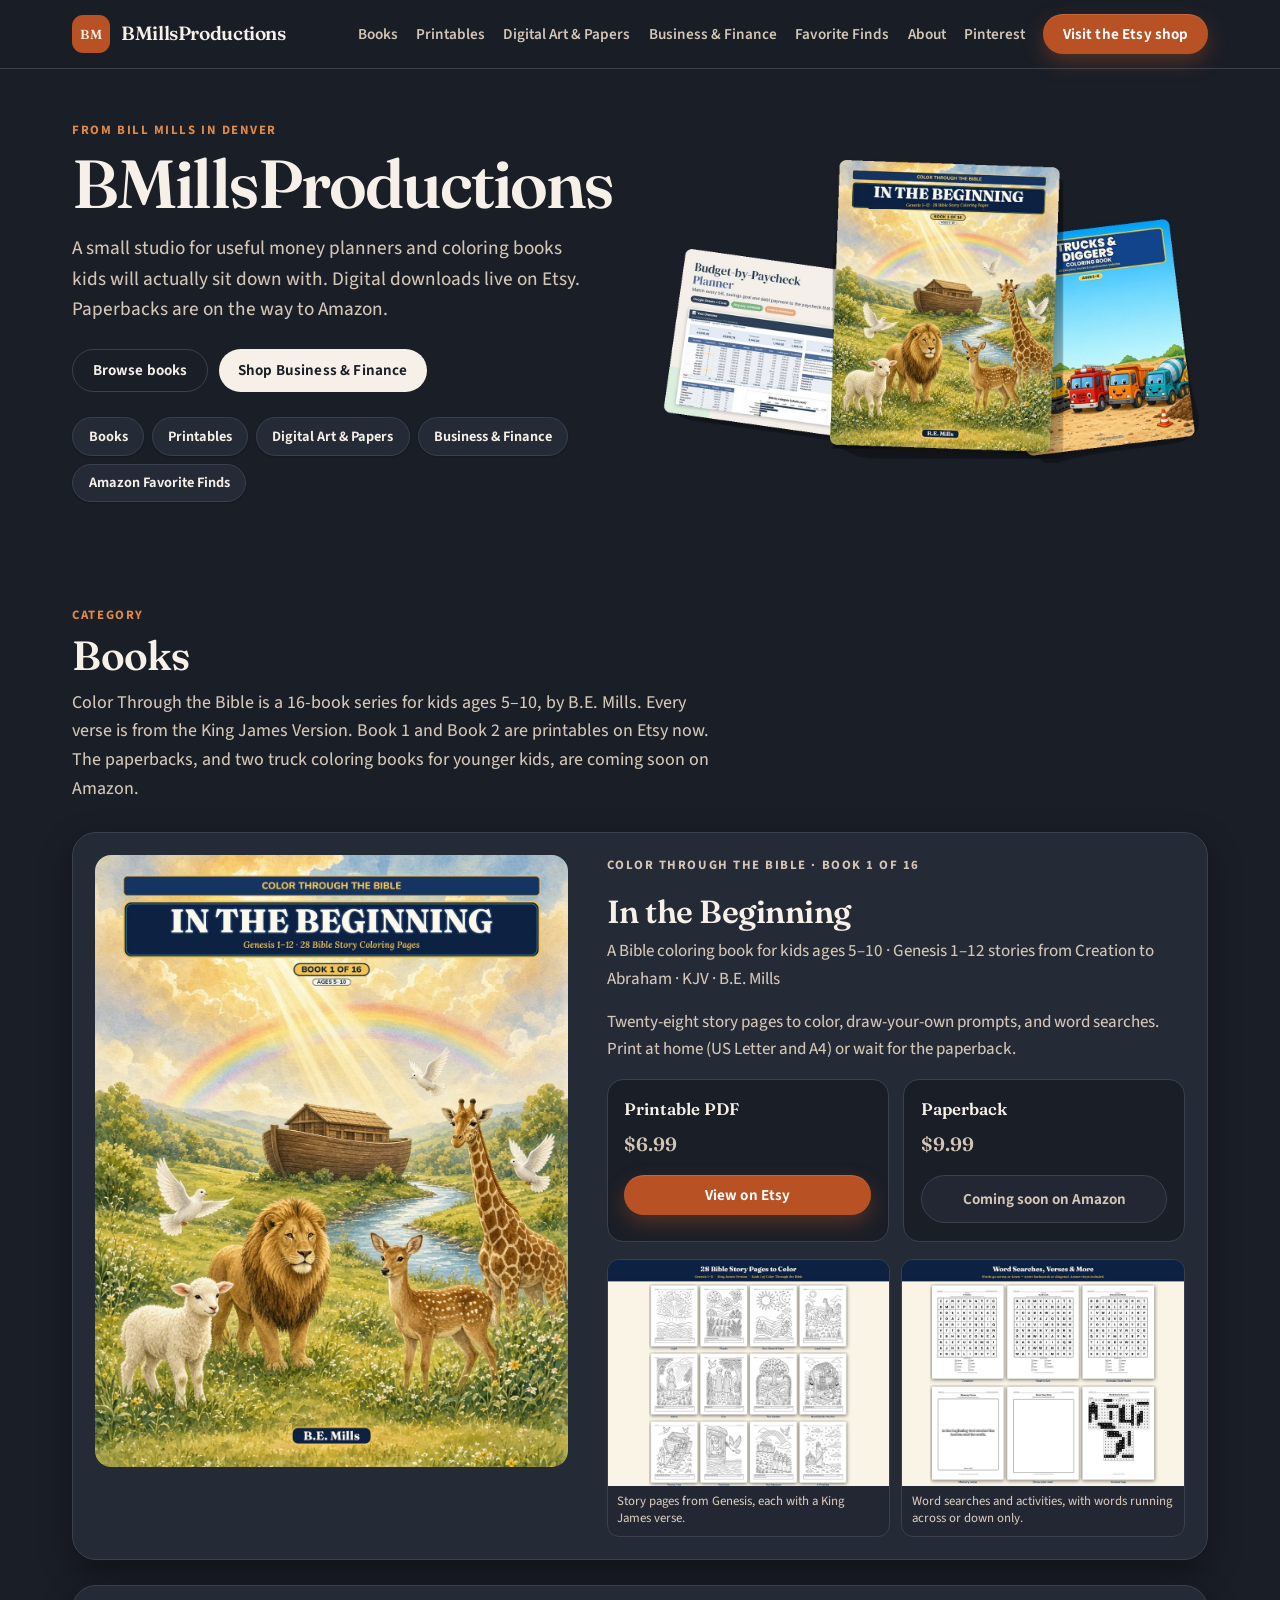
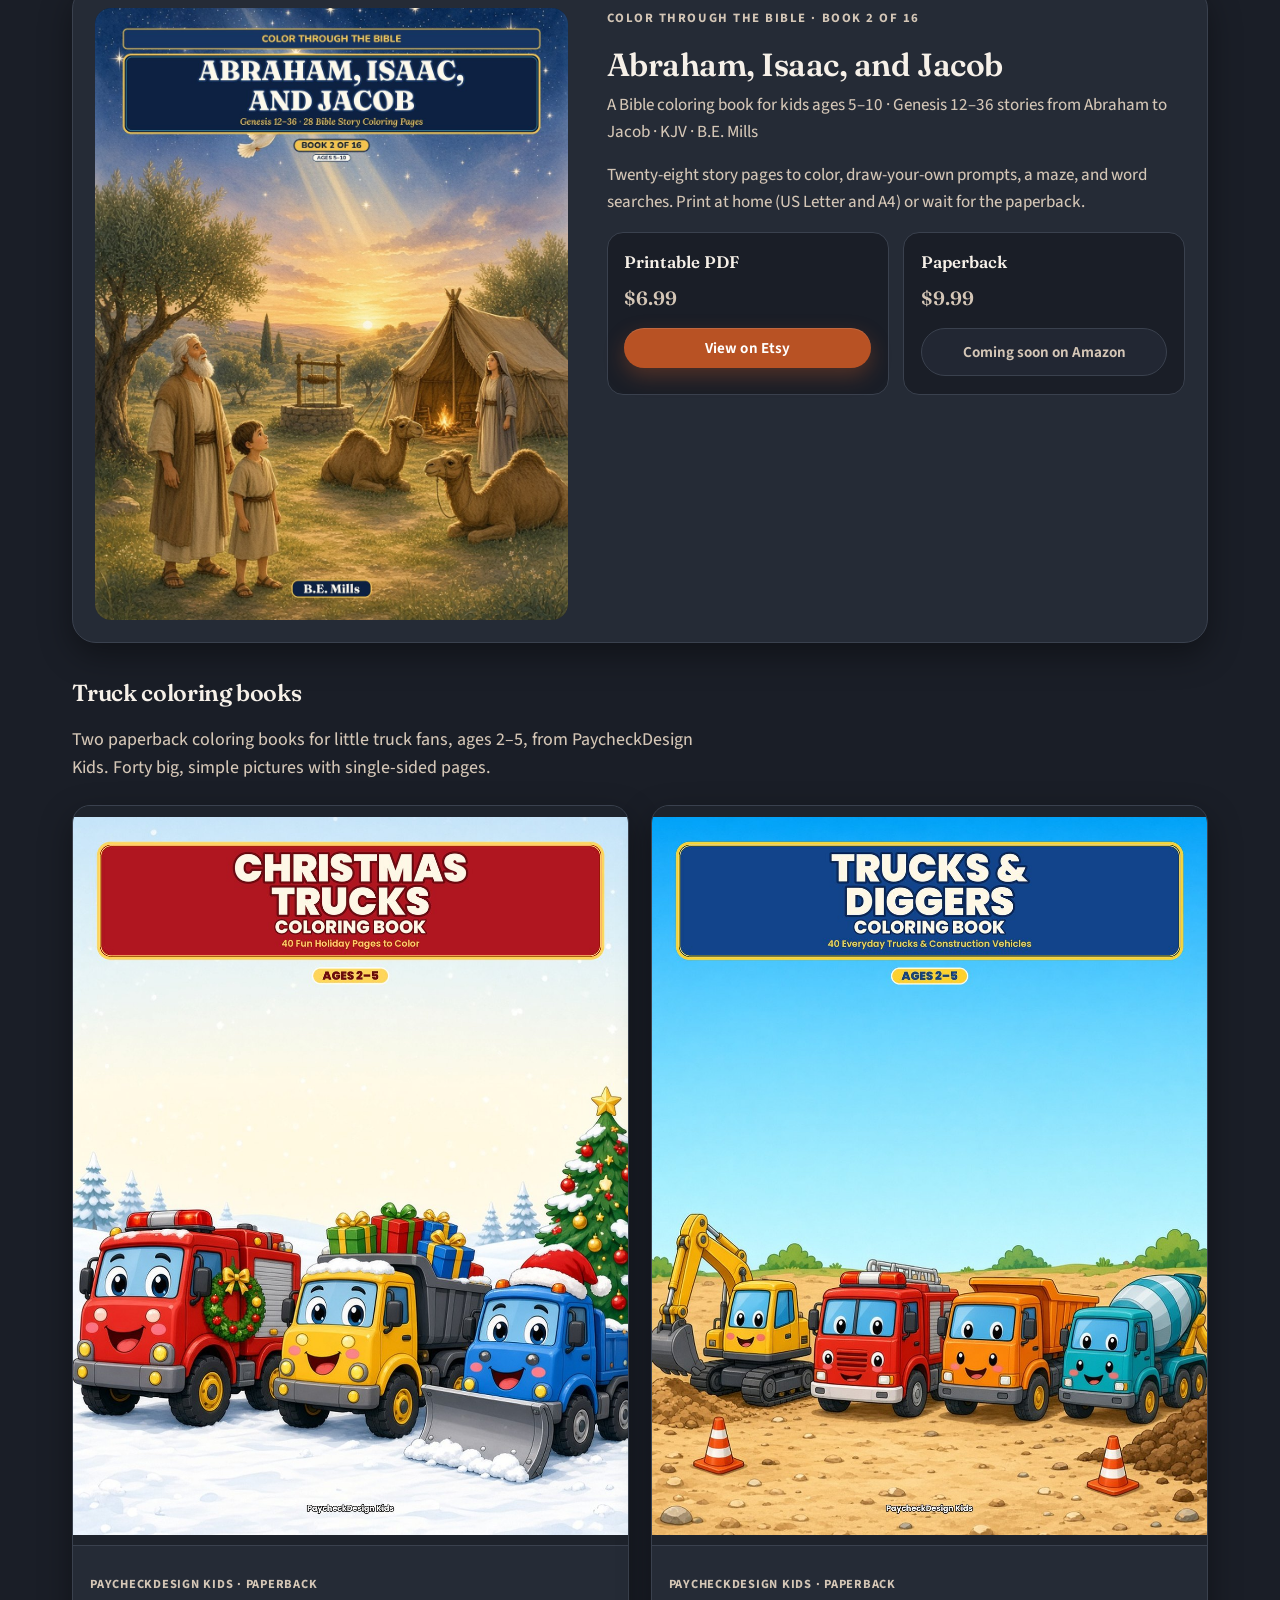
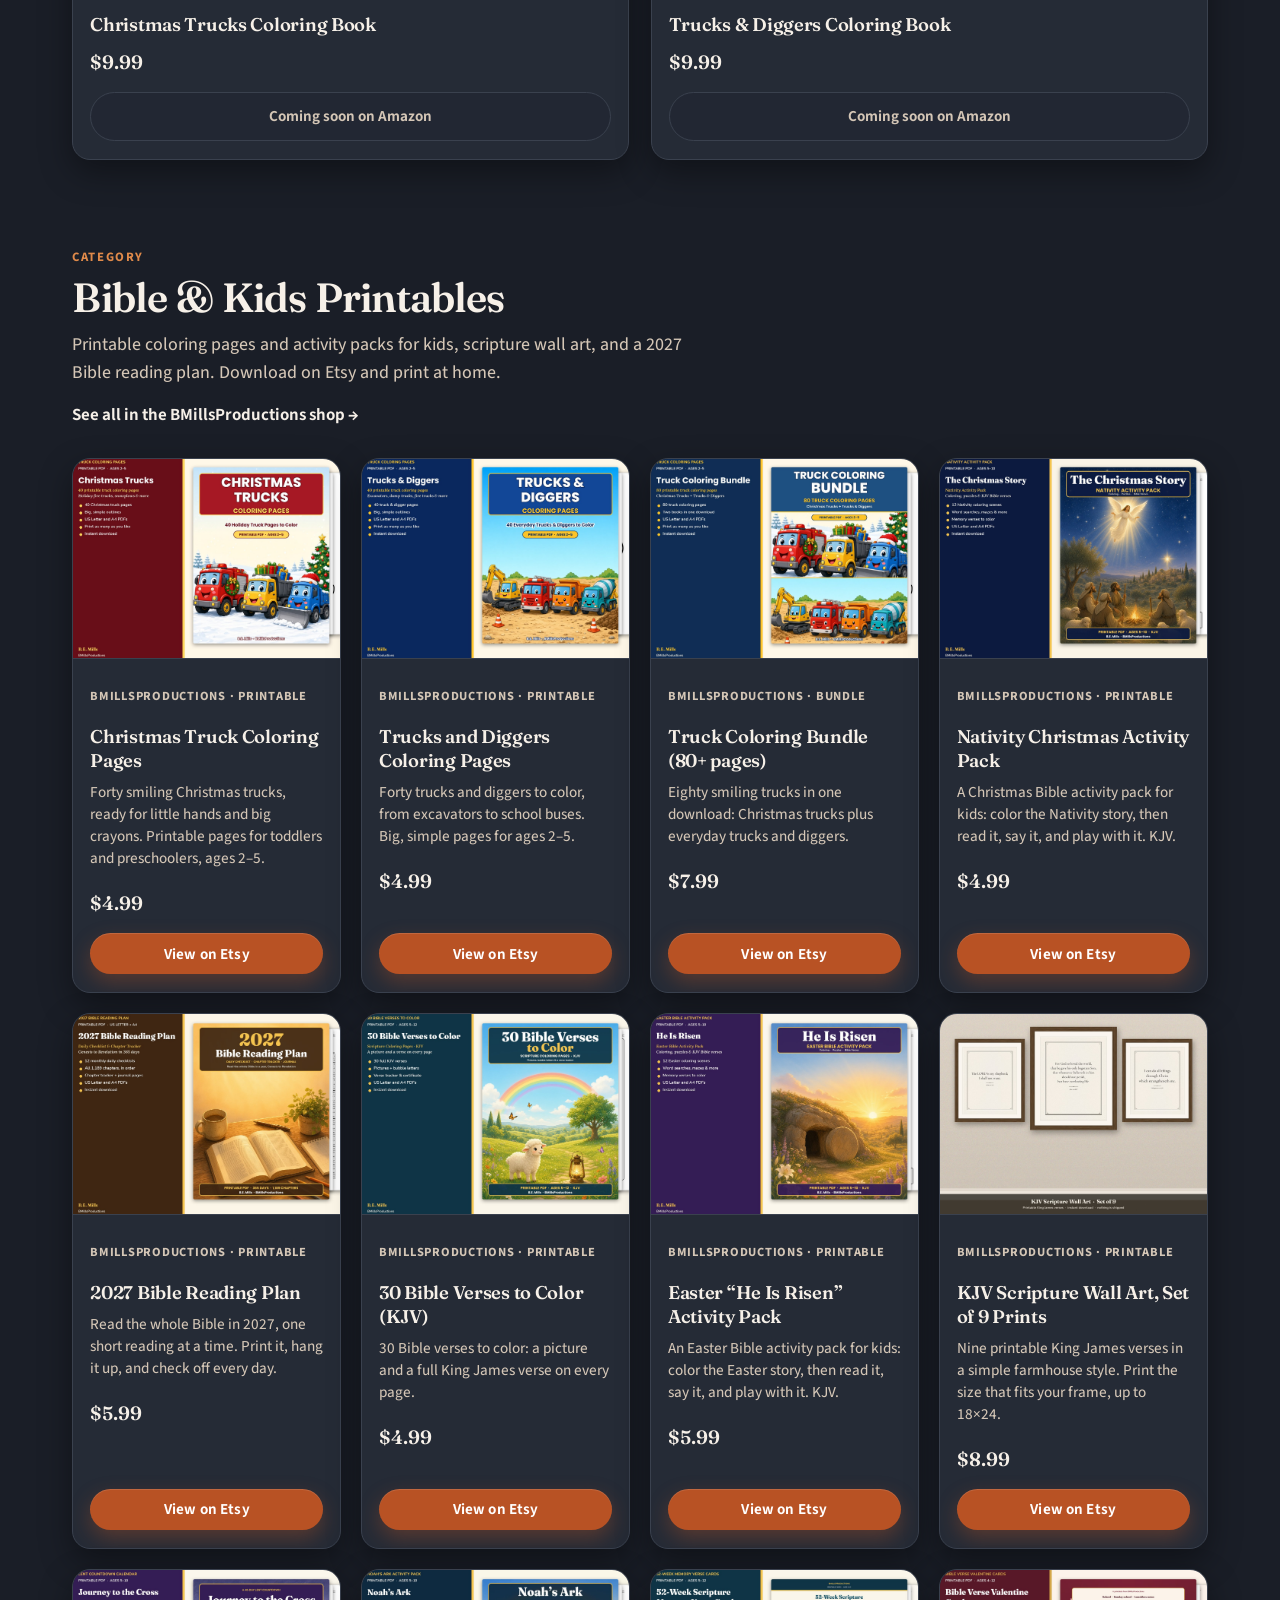
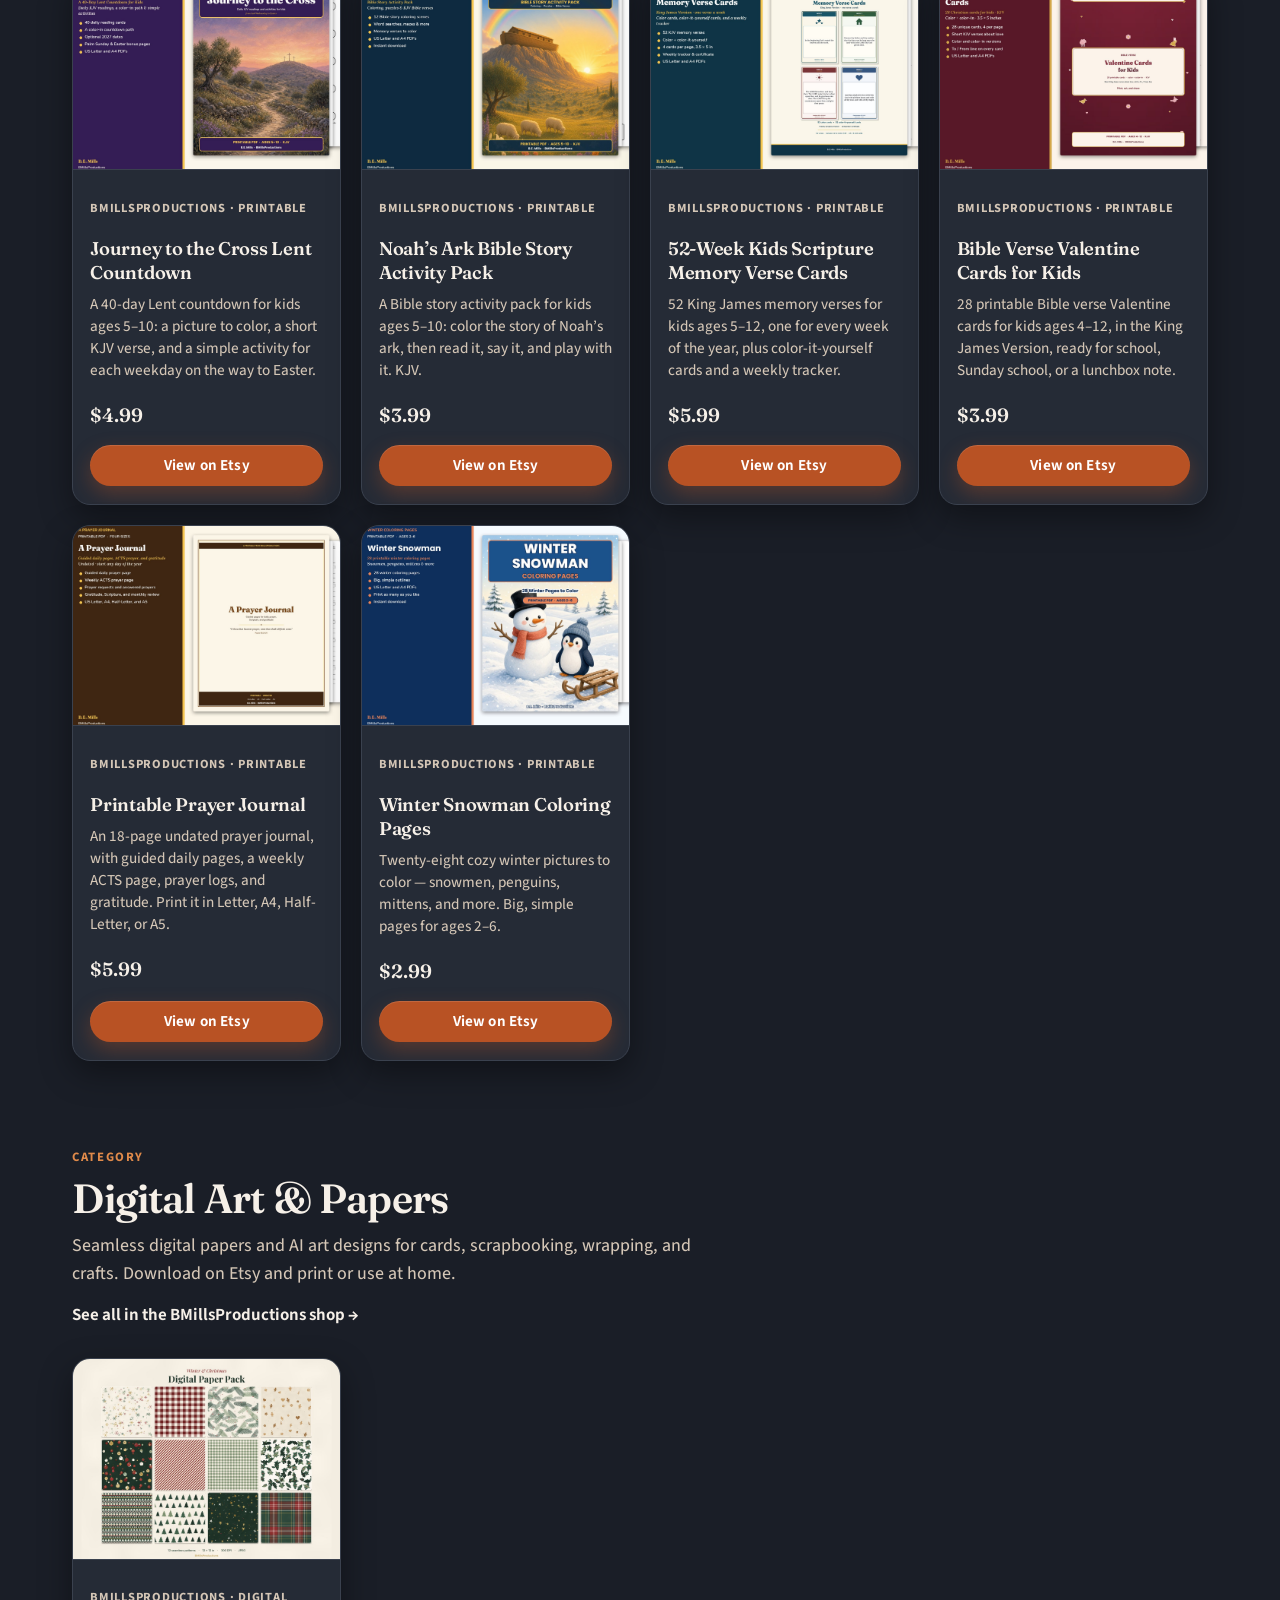
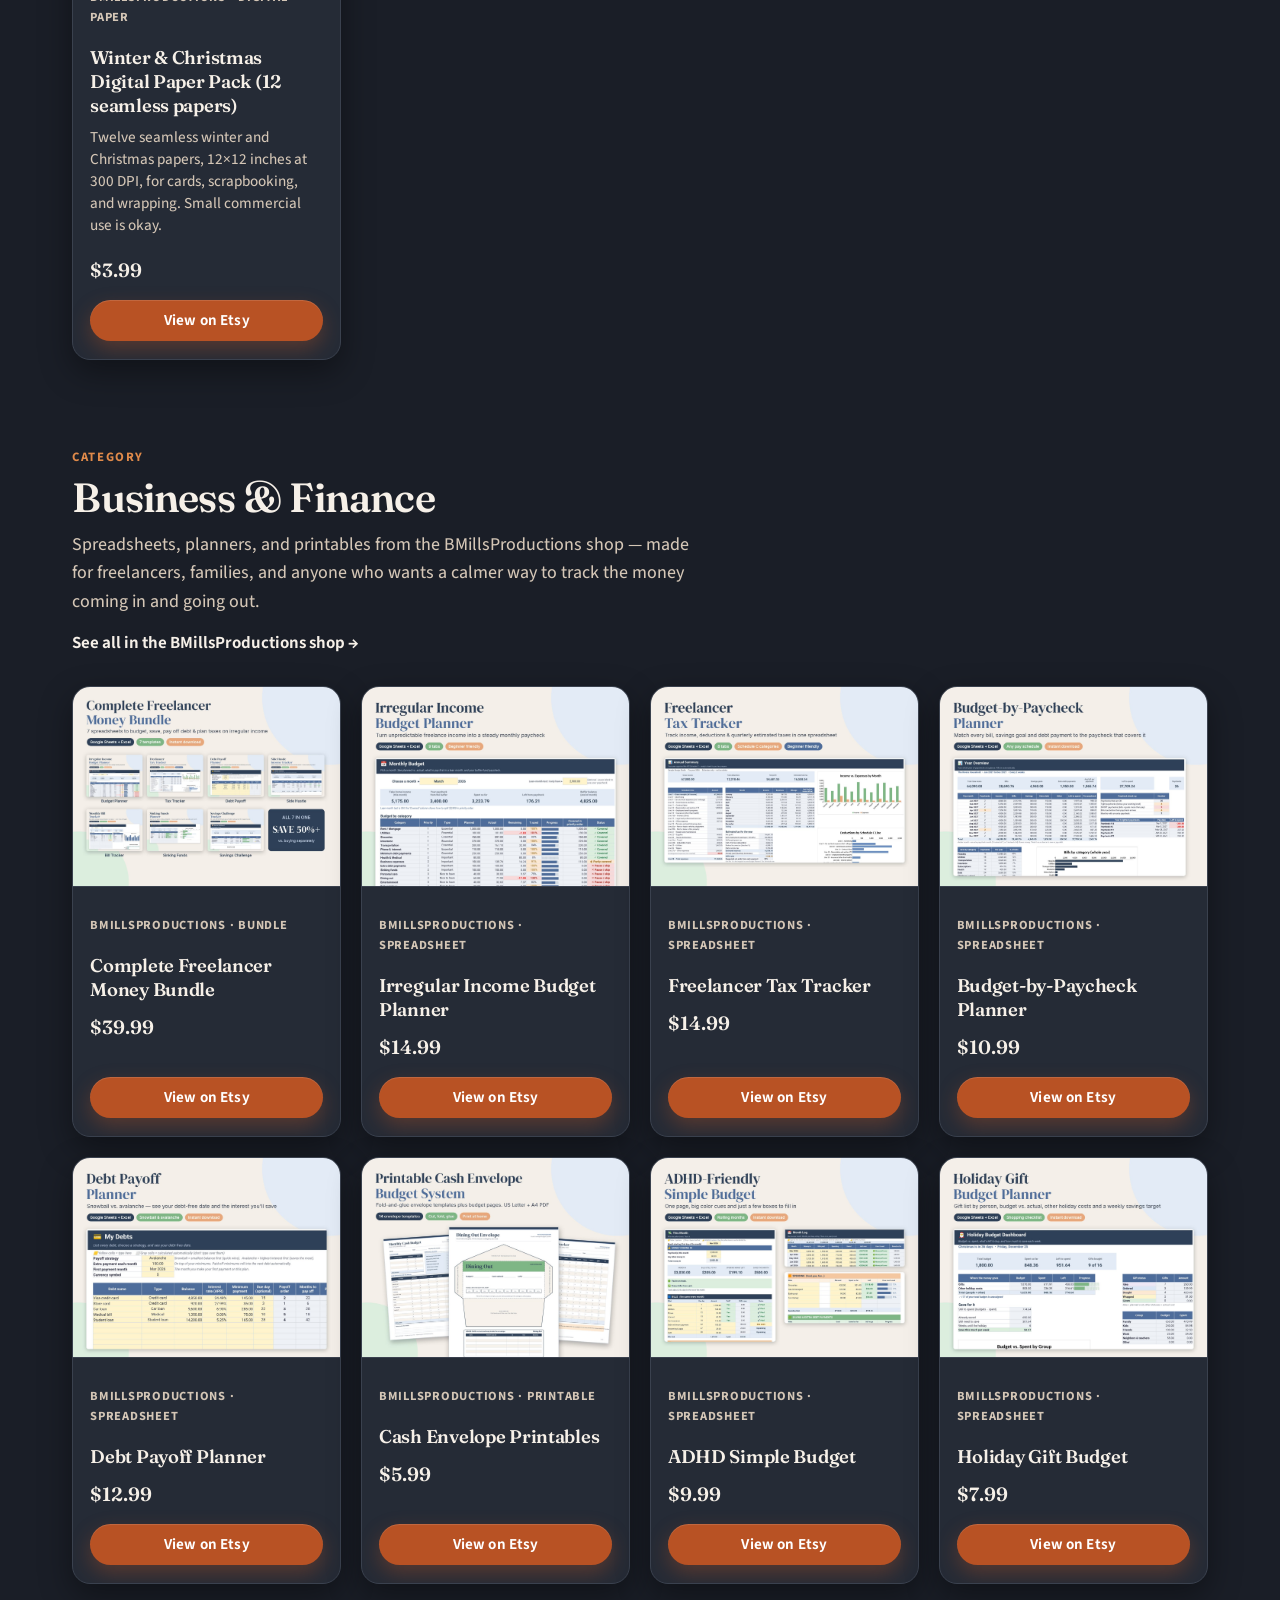
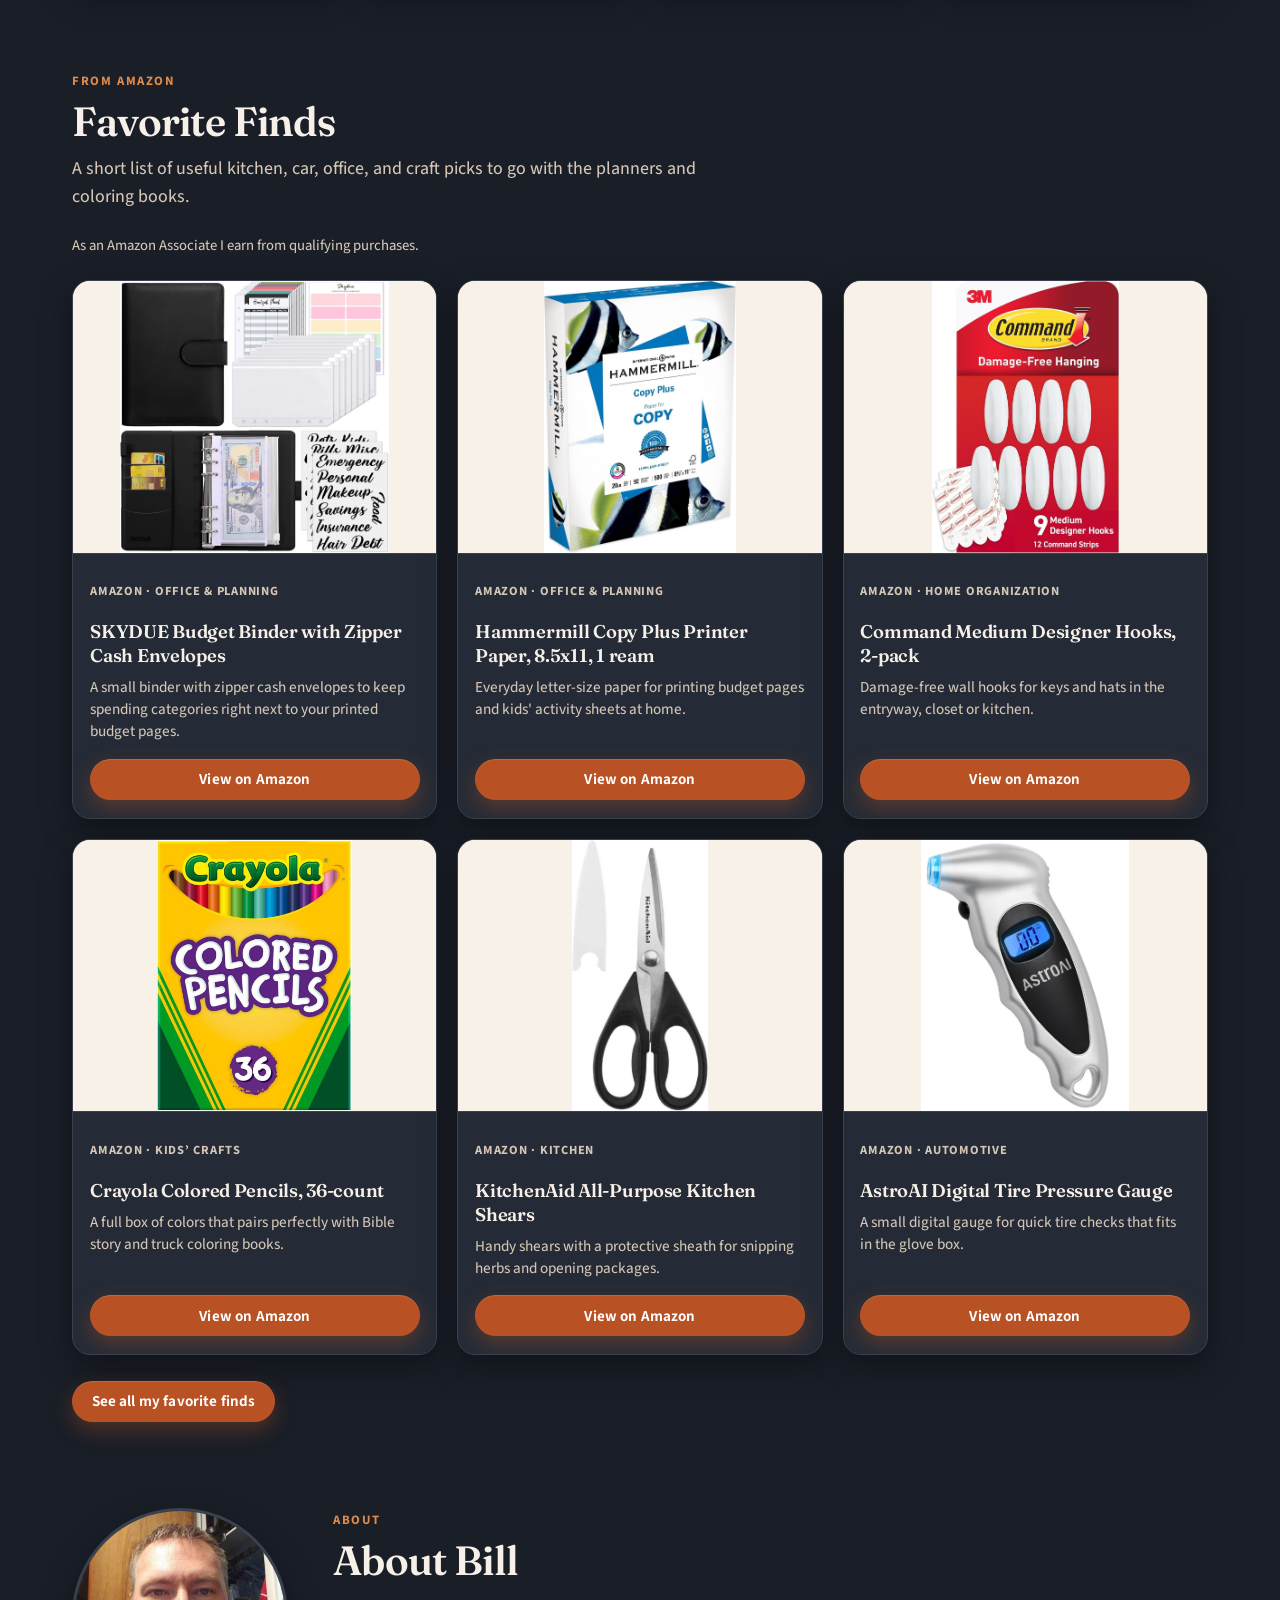
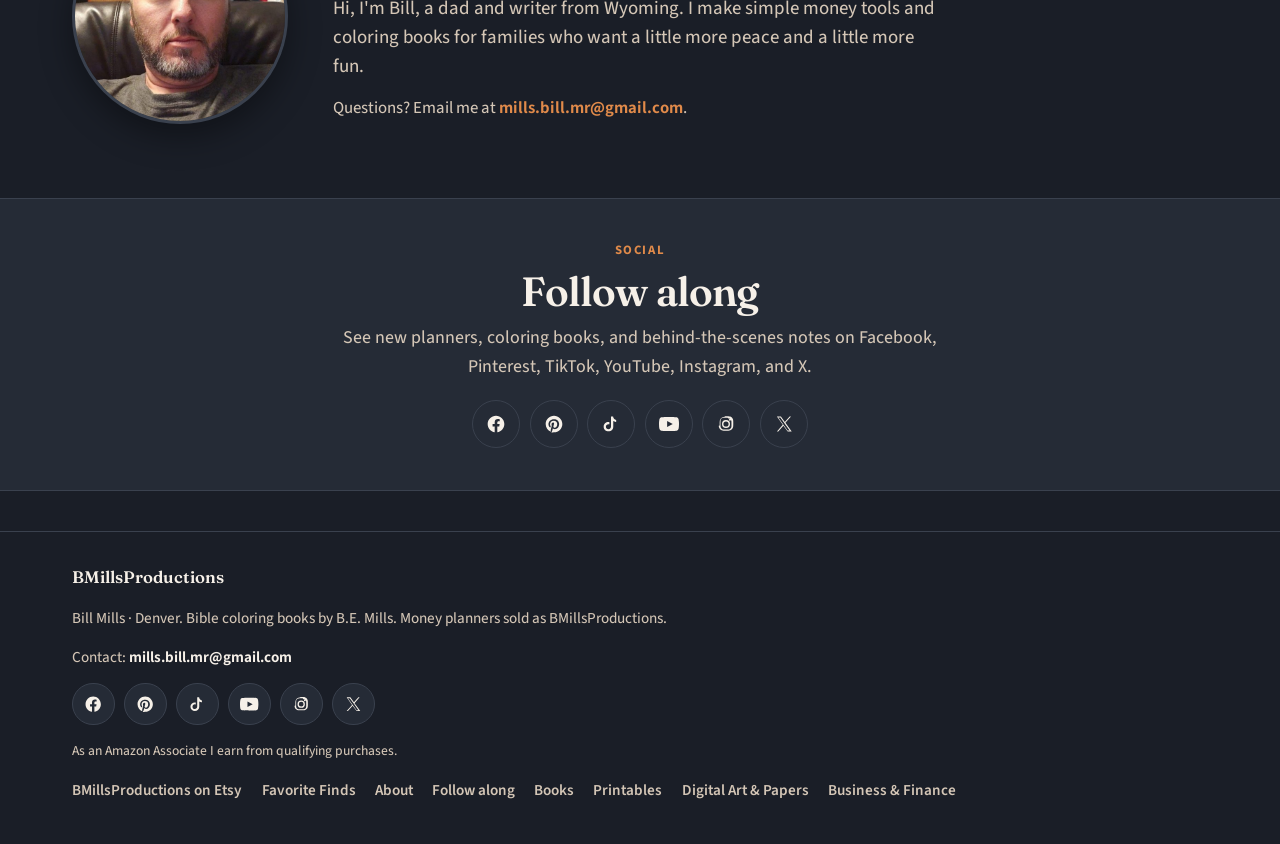
==== commit 5fb9e802: "Add six new Bible and kids printables to the homepage." ====
--- a/index.html
+++ b/index.html
@@ -280,6 +280,84 @@
               <a class="btn btn-primary btn-card" href="https://www.etsy.com/listing/4626922482/bible-verse-wall-art-set-of-9-kjv" target="_blank" rel="noopener noreferrer">View on Etsy</a>
             </div>
           </article>
+
+          <article class="card">
+            <div class="card-media">
+              <img src="images/printable-lent-journey-to-the-cross.jpg" width="1400" height="1050" alt="Listing photo for Journey to the Cross, a 40-day Lent countdown, with a path toward three empty crosses on a hill at sunset.">
+            </div>
+            <div class="card-body">
+              <p class="card-meta">BMillsProductions · Printable</p>
+              <h3>Journey to the Cross Lent Countdown</h3>
+              <p class="card-blurb">A 40-day Lent countdown for kids ages 5–10: a picture to color, a short KJV verse, and a simple activity for each weekday on the way to Easter.</p>
+              <p class="price">$4.99</p>
+              <a class="btn btn-primary btn-card" href="https://www.etsy.com/listing/4626976230" target="_blank" rel="noopener noreferrer">View on Etsy</a>
+            </div>
+          </article>
+
+          <article class="card">
+            <div class="card-media">
+              <img src="images/printable-noahs-ark.jpg" width="1400" height="1050" alt="Listing photo for the Noah’s Ark Bible Story Activity Pack, with the ark on a hill under a rainbow at sunrise.">
+            </div>
+            <div class="card-body">
+              <p class="card-meta">BMillsProductions · Printable</p>
+              <h3>Noah’s Ark Bible Story Activity Pack</h3>
+              <p class="card-blurb">A Bible story activity pack for kids ages 5–10: color the story of Noah’s ark, then read it, say it, and play with it. KJV.</p>
+              <p class="price">$3.99</p>
+              <a class="btn btn-primary btn-card" href="https://www.etsy.com/listing/4626967475" target="_blank" rel="noopener noreferrer">View on Etsy</a>
+            </div>
+          </article>
+
+          <article class="card">
+            <div class="card-media">
+              <img src="images/printable-memory-verse-cards-52.jpg" width="1400" height="1050" alt="Listing photo for 52-Week Kids Scripture Memory Verse Cards, showing four weekly King James verse cards.">
+            </div>
+            <div class="card-body">
+              <p class="card-meta">BMillsProductions · Printable</p>
+              <h3>52-Week Kids Scripture Memory Verse Cards</h3>
+              <p class="card-blurb">52 King James memory verses for kids ages 5–12, one for every week of the year, plus color-it-yourself cards and a weekly tracker.</p>
+              <p class="price">$5.99</p>
+              <a class="btn btn-primary btn-card" href="https://www.etsy.com/listing/4626969675" target="_blank" rel="noopener noreferrer">View on Etsy</a>
+            </div>
+          </article>
+
+          <article class="card">
+            <div class="card-media">
+              <img src="images/printable-valentine-verse-cards.jpg" width="1400" height="1050" alt="Listing photo for Bible Verse Valentine Cards for Kids, a burgundy cover for 28 printable King James Valentine cards.">
+            </div>
+            <div class="card-body">
+              <p class="card-meta">BMillsProductions · Printable</p>
+              <h3>Bible Verse Valentine Cards for Kids</h3>
+              <p class="card-blurb">28 printable Bible verse Valentine cards for kids ages 4–12, in the King James Version, ready for school, Sunday school, or a lunchbox note.</p>
+              <p class="price">$3.99</p>
+              <a class="btn btn-primary btn-card" href="https://www.etsy.com/listing/4626971481" target="_blank" rel="noopener noreferrer">View on Etsy</a>
+            </div>
+          </article>
+
+          <article class="card">
+            <div class="card-media">
+              <img src="images/printable-prayer-journal.jpg" width="1400" height="1050" alt="Listing photo for the Printable Prayer Journal, a simple cream cover with a King James verse from Psalm 65.">
+            </div>
+            <div class="card-body">
+              <p class="card-meta">BMillsProductions · Printable</p>
+              <h3>Printable Prayer Journal</h3>
+              <p class="card-blurb">An 18-page undated prayer journal, with guided daily pages, a weekly ACTS page, prayer logs, and gratitude. Print it in Letter, A4, Half-Letter, or A5.</p>
+              <p class="price">$5.99</p>
+              <a class="btn btn-primary btn-card" href="https://www.etsy.com/listing/4626973331" target="_blank" rel="noopener noreferrer">View on Etsy</a>
+            </div>
+          </article>
+
+          <article class="card">
+            <div class="card-media">
+              <img src="images/printable-winter-snowman.jpg" width="1400" height="1050" alt="Listing photo for Winter Snowman Coloring Pages, with a smiling snowman and a penguin beside a sled in the snow.">
+            </div>
+            <div class="card-body">
+              <p class="card-meta">BMillsProductions · Printable</p>
+              <h3>Winter Snowman Coloring Pages</h3>
+              <p class="card-blurb">Twenty-eight cozy winter pictures to color — snowmen, penguins, mittens, and more. Big, simple pages for ages 2–6.</p>
+              <p class="price">$2.99</p>
+              <a class="btn btn-primary btn-card" href="https://www.etsy.com/listing/4626975603" target="_blank" rel="noopener noreferrer">View on Etsy</a>
+            </div>
+          </article>
         </div>
       </div>
     </section>
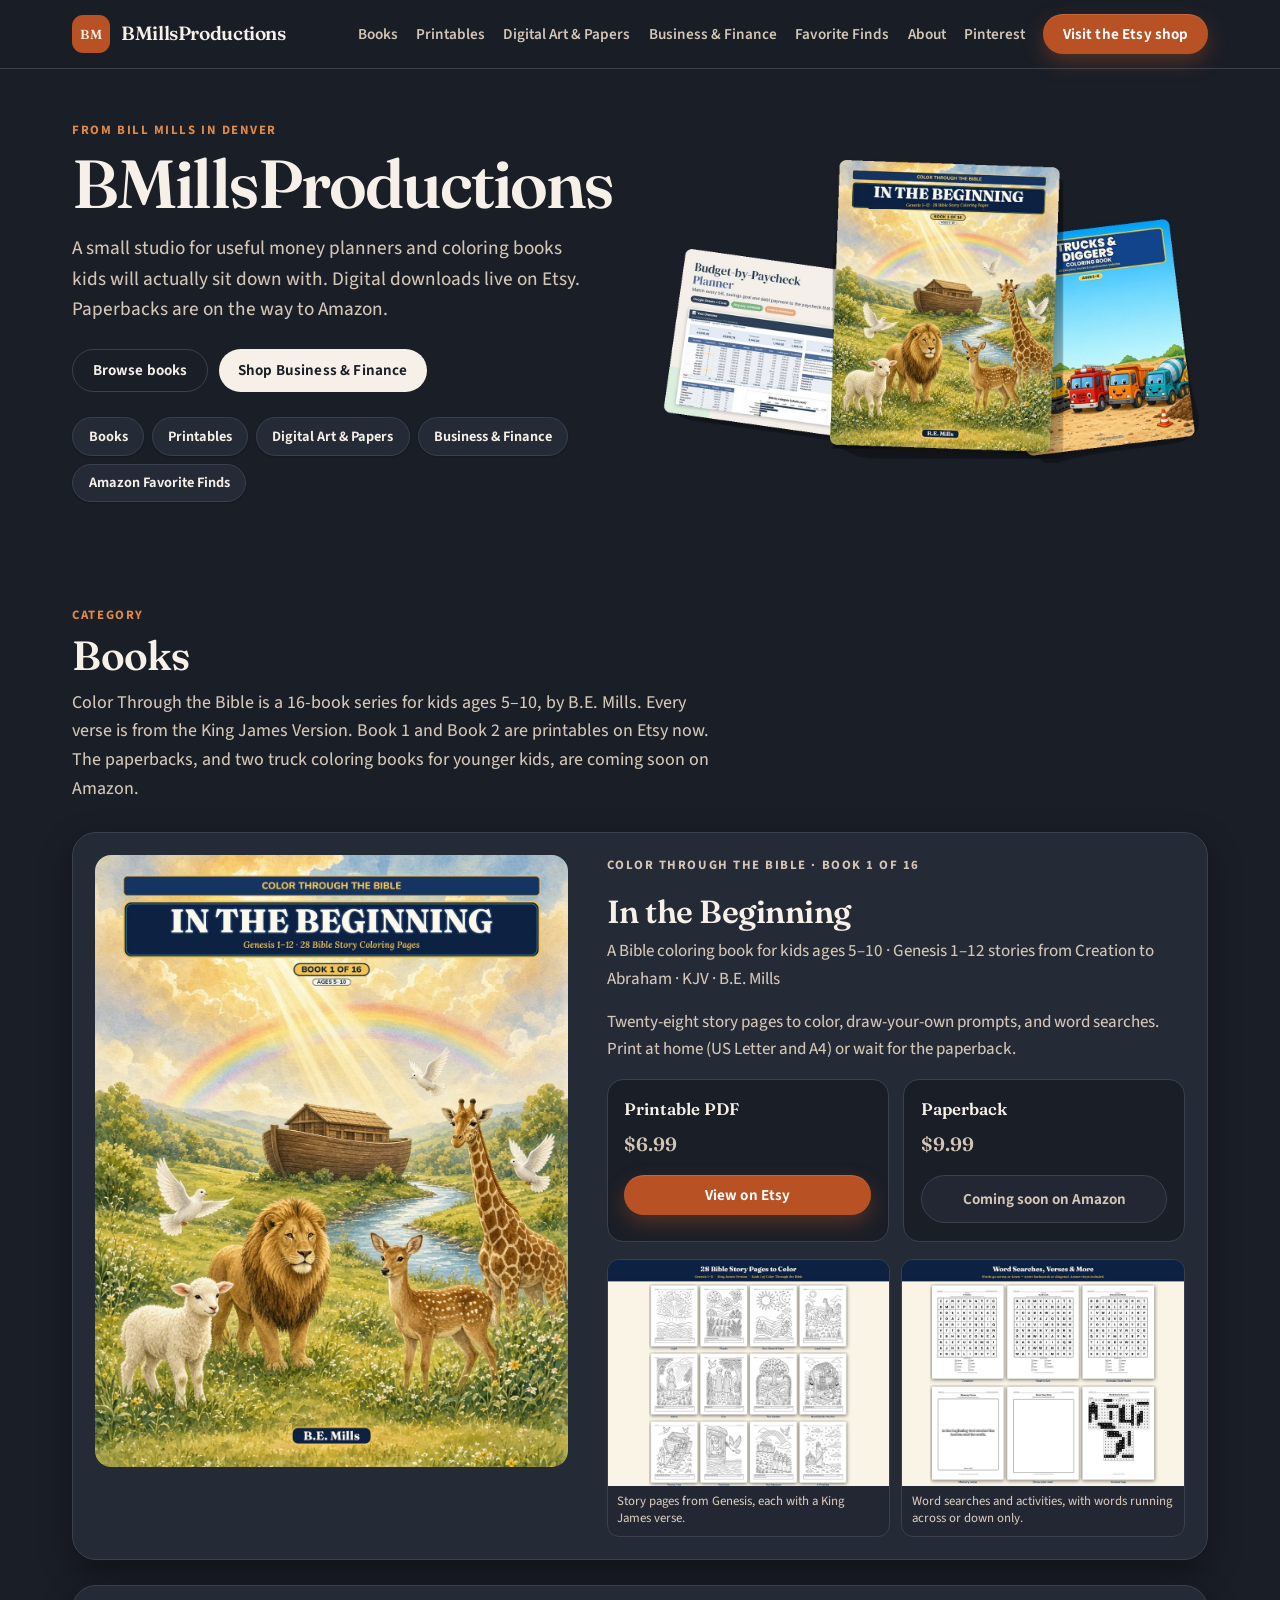
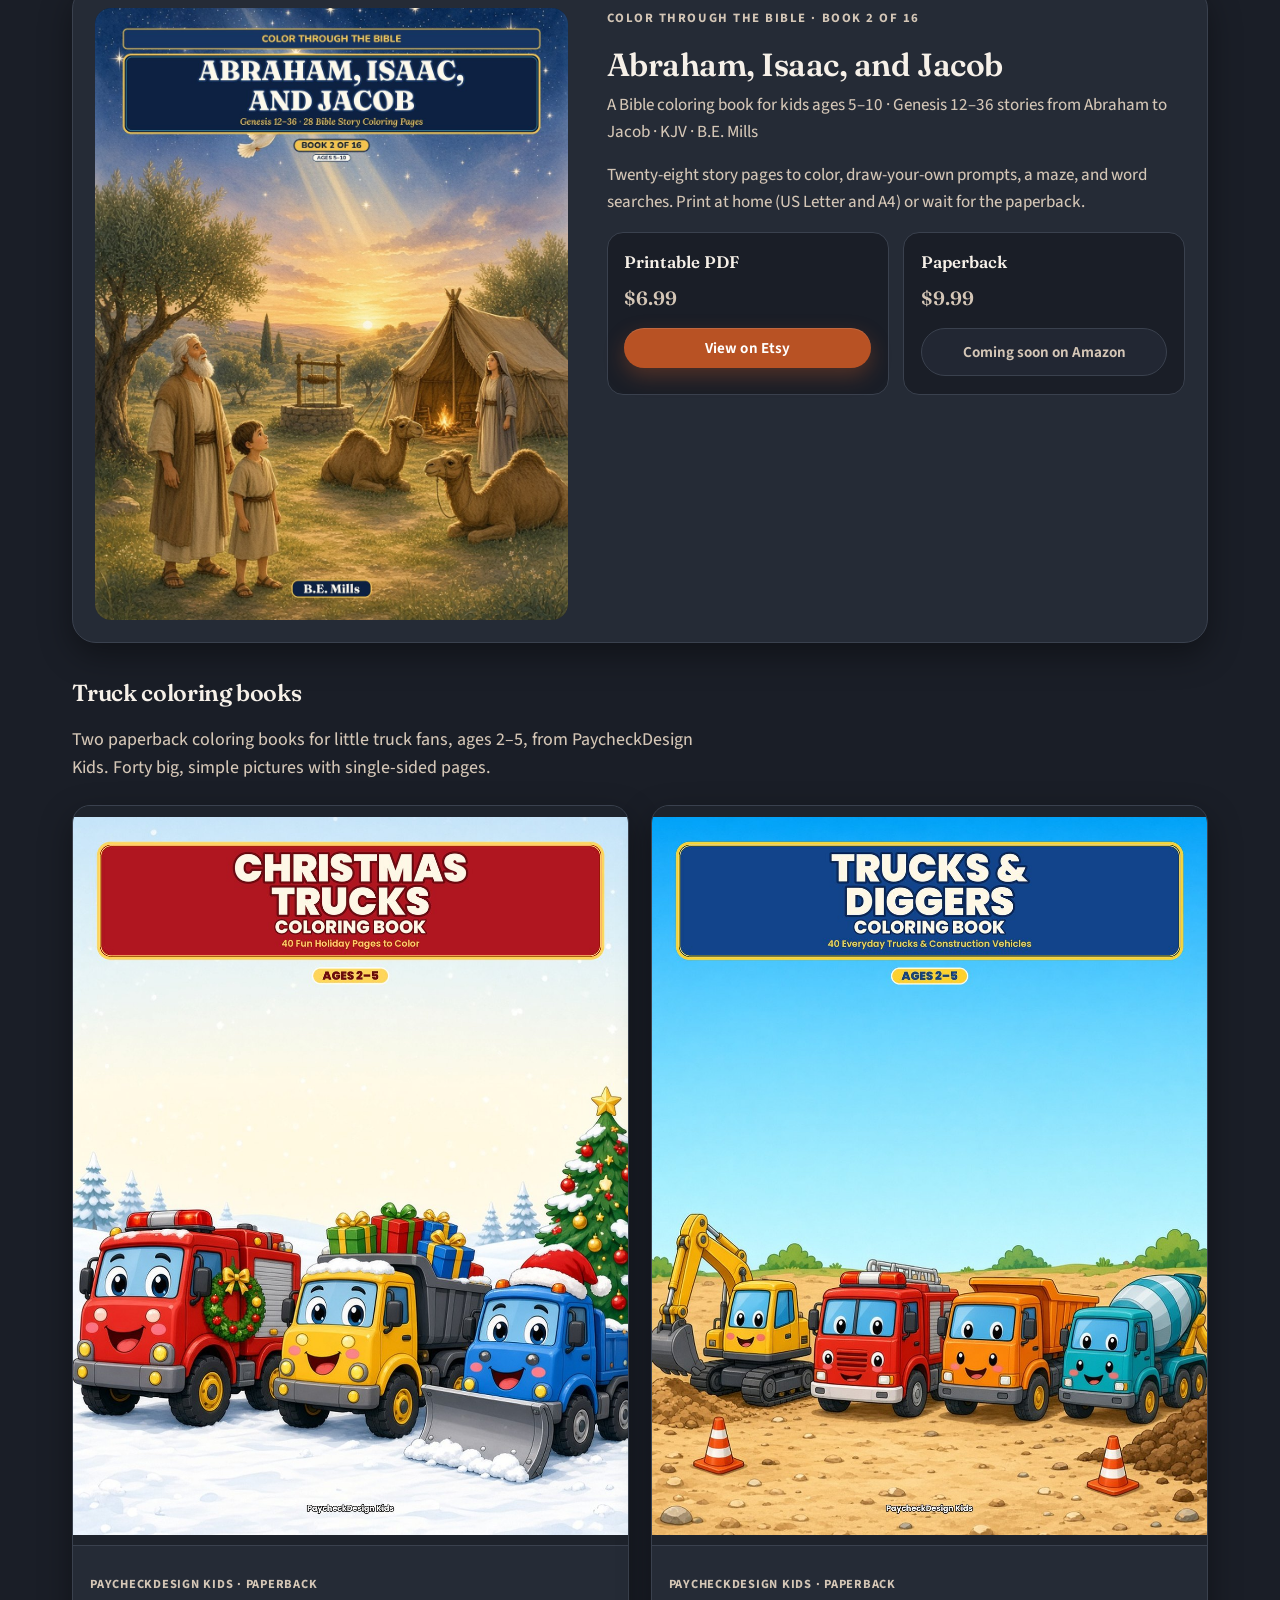
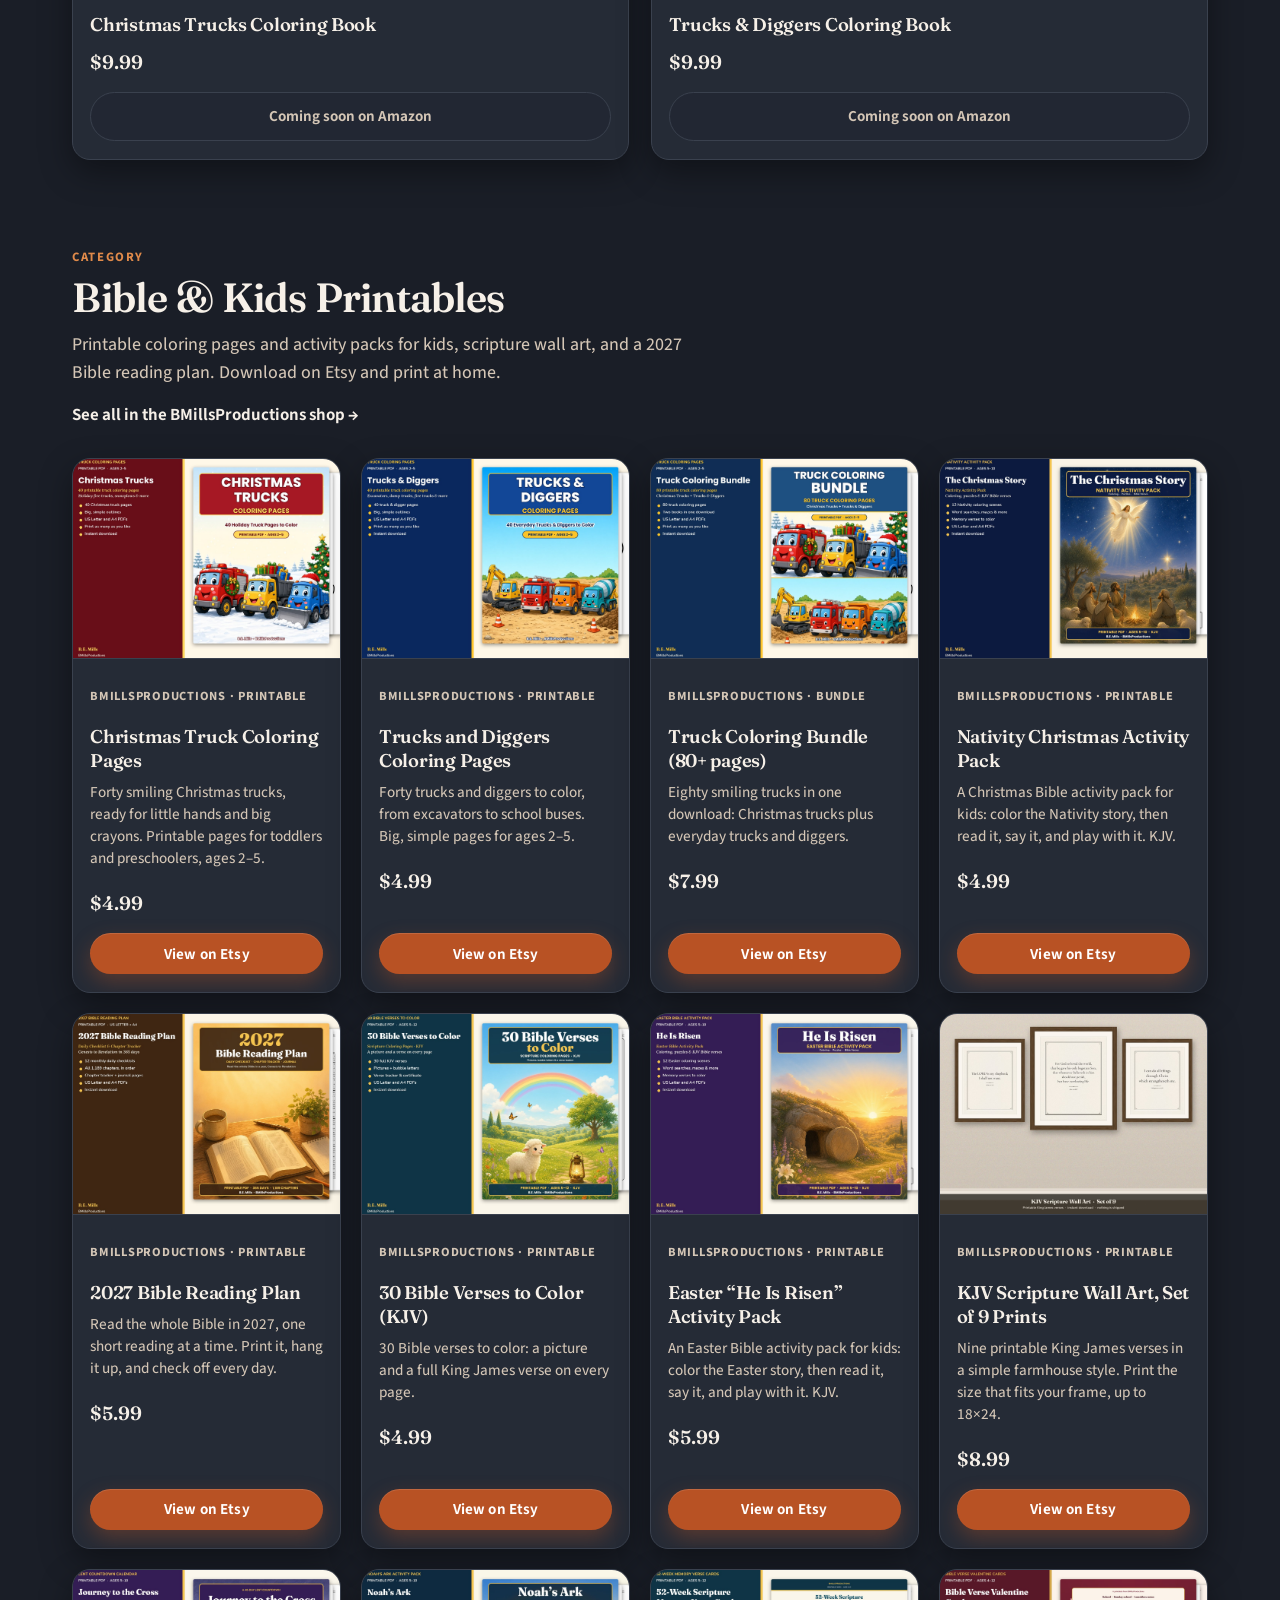
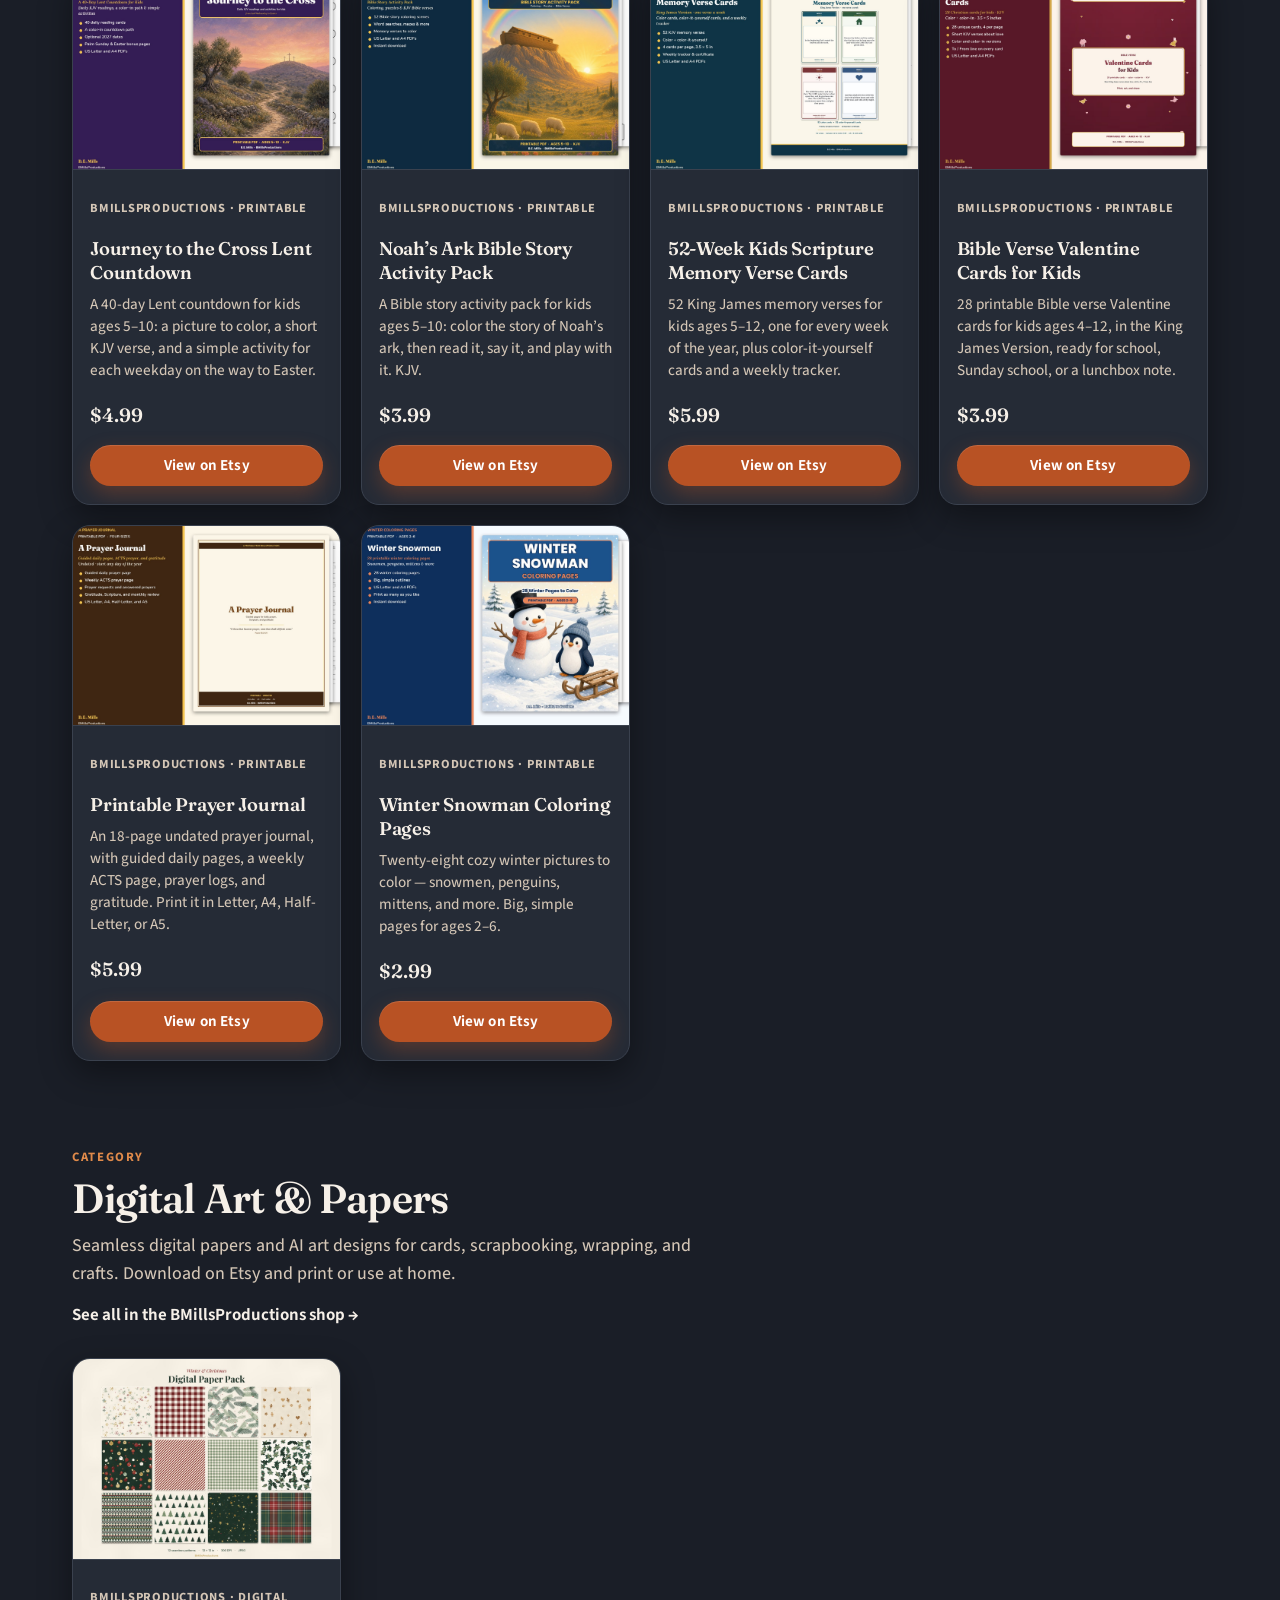
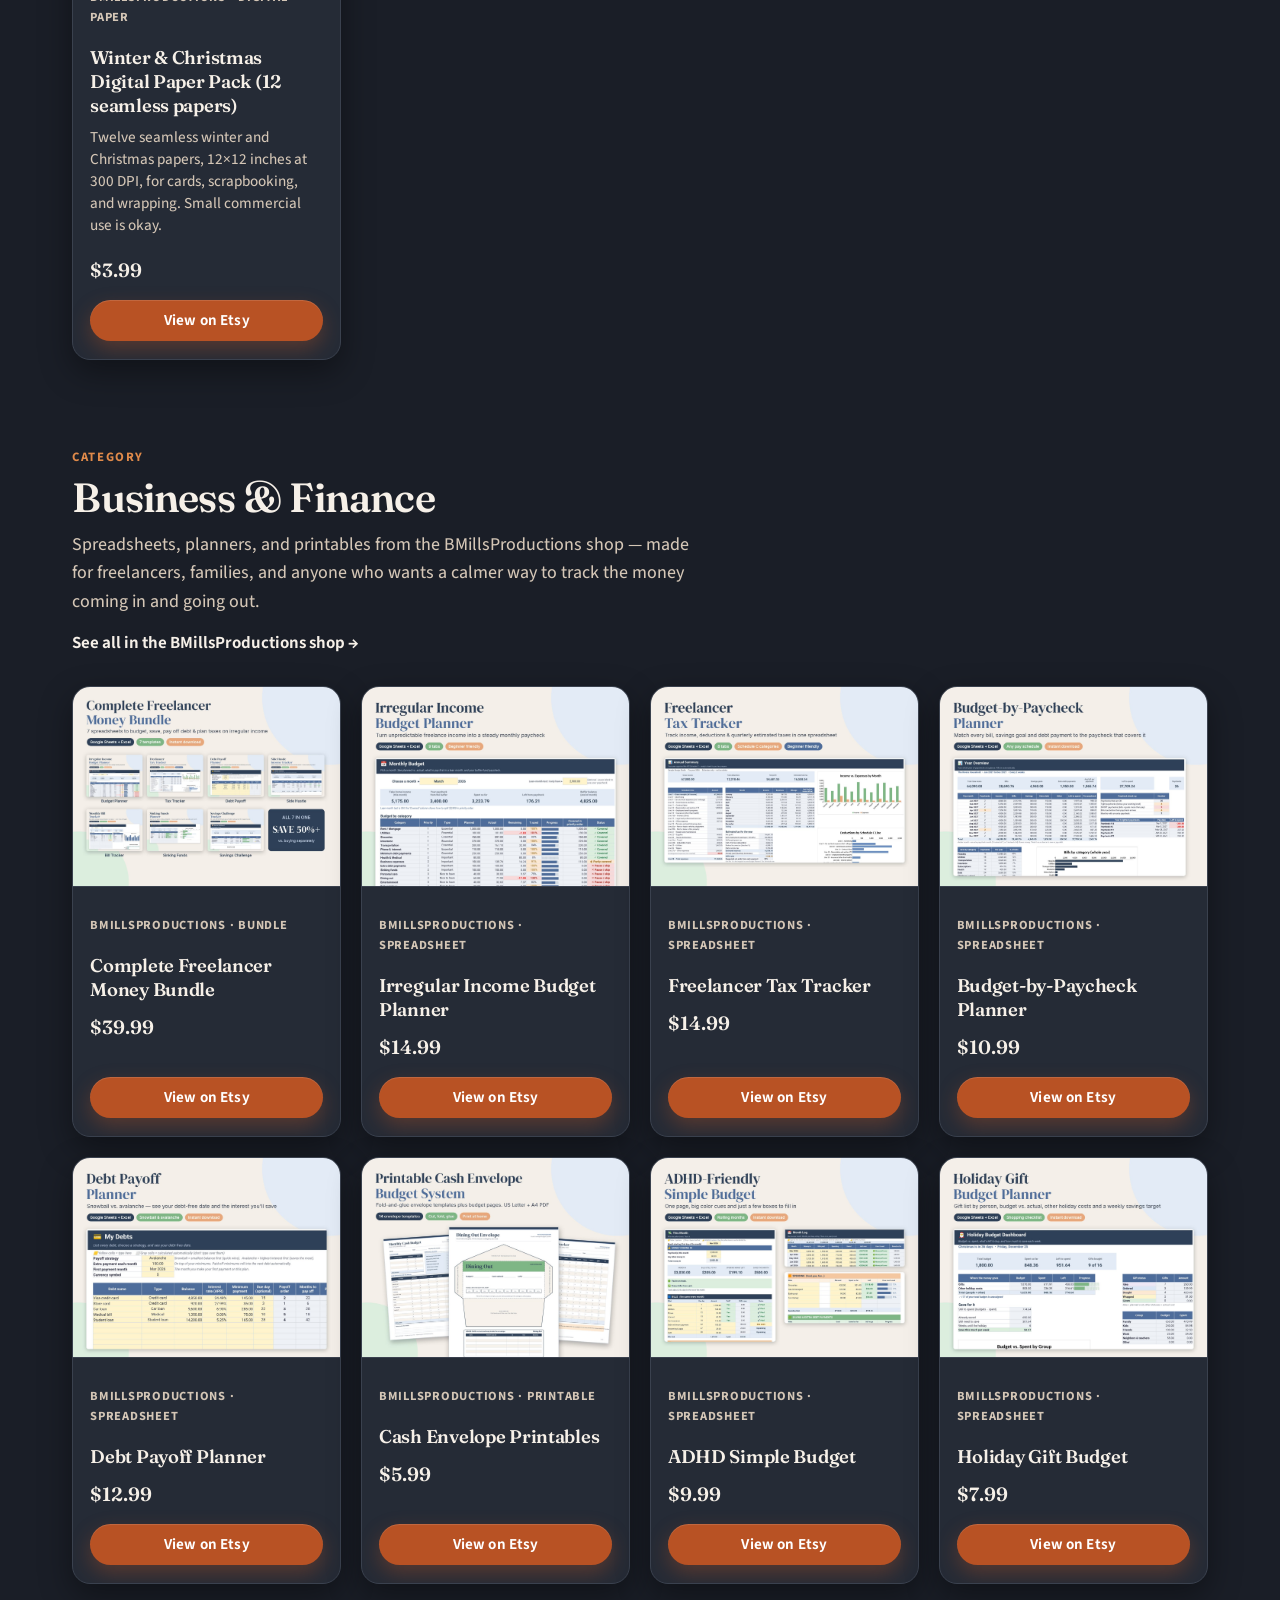
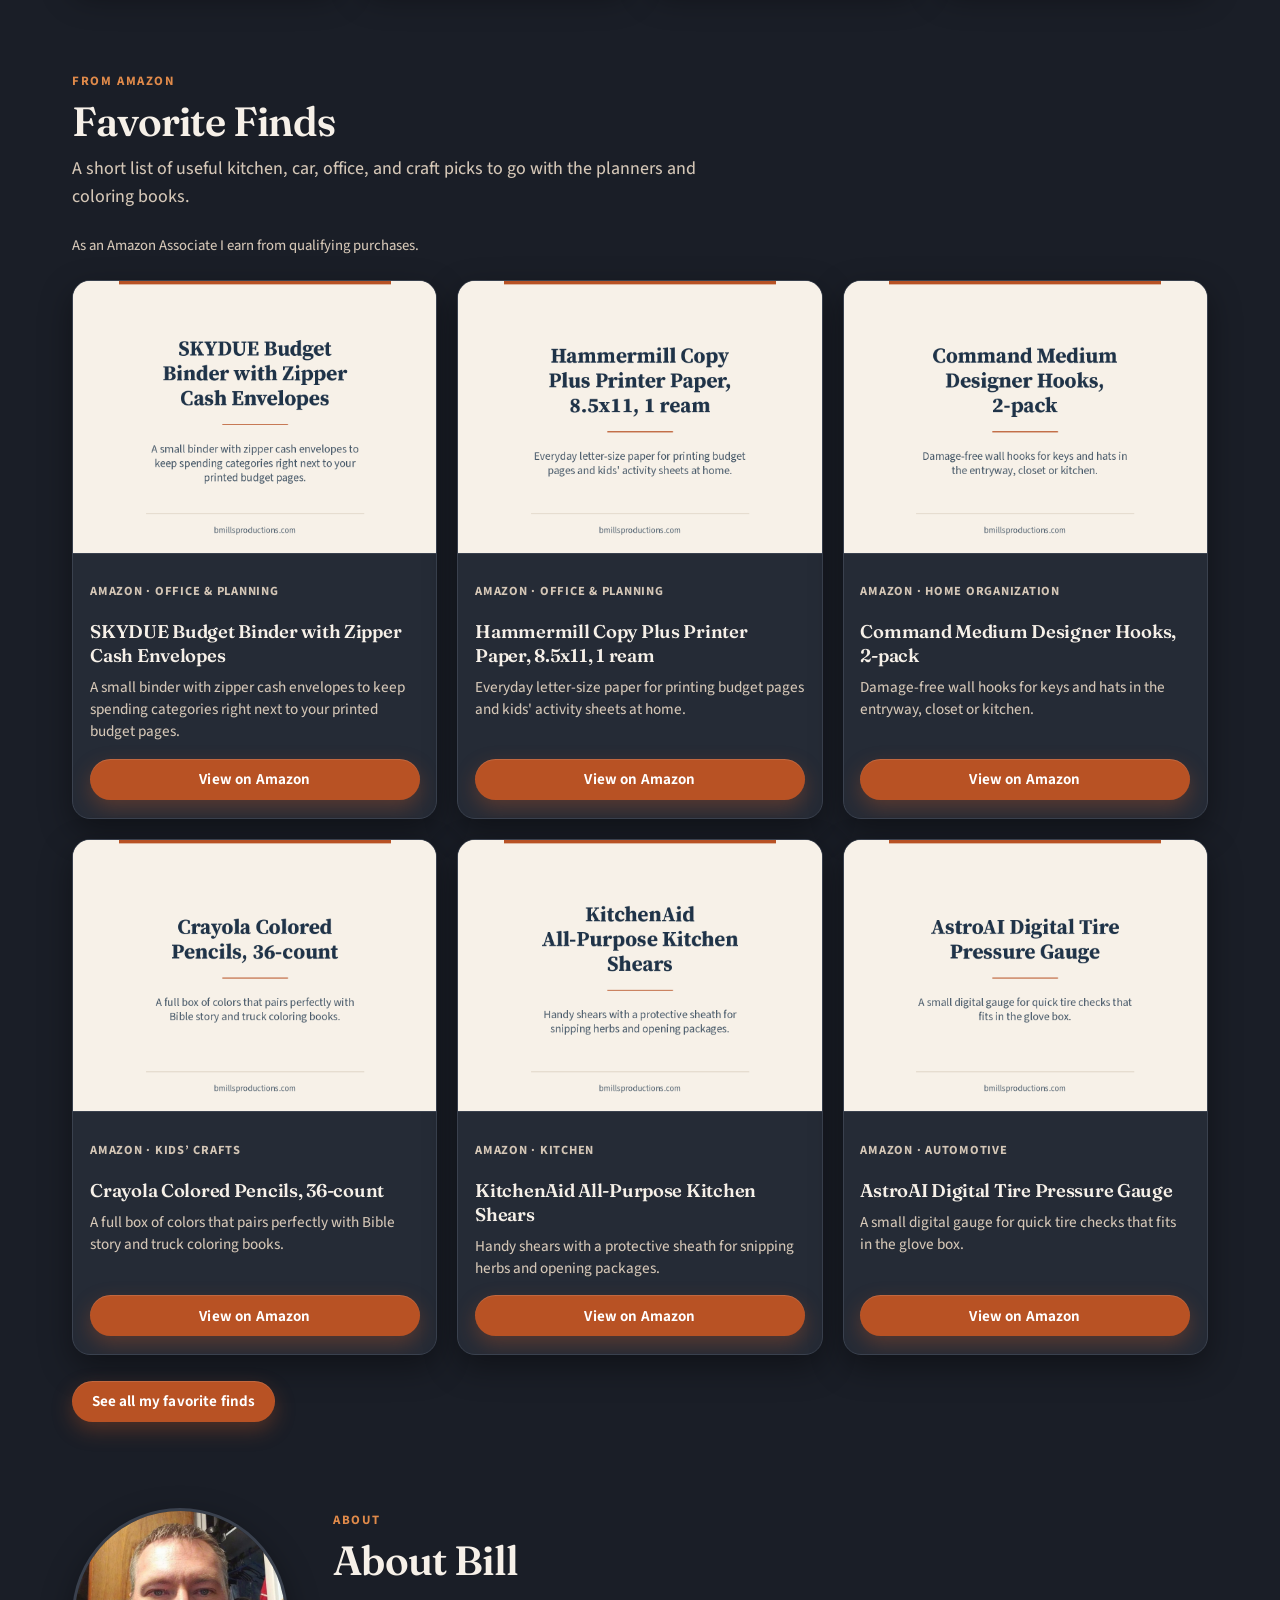
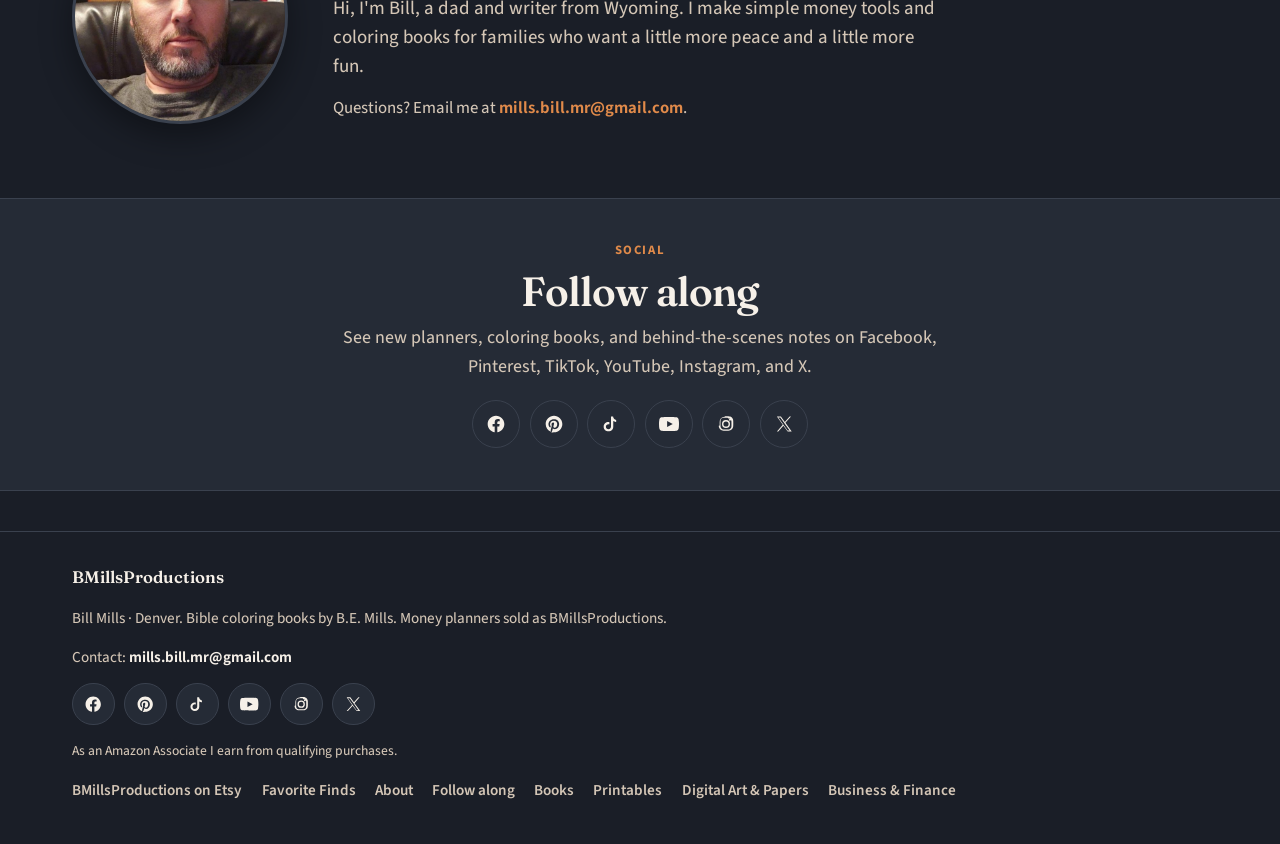
==== commit 16cc2b85: "Replace Amazon photos on the homepage Favorite Finds with text graphics." ====
--- a/index.html
+++ b/index.html
@@ -538,7 +538,7 @@
         <div class="grid grid-finds">
           <article class="card">
             <div class="card-media finds-media">
-              <img src="images/finds-budget-binder.jpg" width="1190" height="1200" alt="SKYDUE budget binder with zipper cash envelopes, budget sheets, and category labels.">
+              <img src="images/finds-budget-binder.png" width="800" height="800" alt="Text graphic for SKYDUE Budget Binder with Zipper Cash Envelopes, with the line: A small binder with zipper cash envelopes to keep spending categories right next to your printed budget pages.">
             </div>
             <div class="card-body">
               <p class="card-meta">Amazon · Office &amp; Planning</p>
@@ -549,7 +549,7 @@
           </article>
           <article class="card">
             <div class="card-media finds-media">
-              <img src="images/finds-printer-paper.jpg" width="847" height="1200" alt="A ream of Hammermill Copy Plus 8.5 by 11 printer paper.">
+              <img src="images/finds-printer-paper.png" width="800" height="800" alt="Text graphic for Hammermill Copy Plus Printer Paper, 8.5x11, 1 ream, with the line: Everyday letter-size paper for printing budget pages and kids' activity sheets at home.">
             </div>
             <div class="card-body">
               <p class="card-meta">Amazon · Office &amp; Planning</p>
@@ -560,7 +560,7 @@
           </article>
           <article class="card">
             <div class="card-media finds-media">
-              <img src="images/finds-command-hooks.jpg" width="827" height="1200" alt="A two-pack of Command medium designer wall hooks.">
+              <img src="images/finds-command-hooks.png" width="800" height="800" alt="Text graphic for Command Medium Designer Hooks, 2-pack, with the line: Damage-free wall hooks for keys and hats in the entryway, closet or kitchen.">
             </div>
             <div class="card-body">
               <p class="card-meta">Amazon · Home Organization</p>
@@ -571,7 +571,7 @@
           </article>
           <article class="card">
             <div class="card-media finds-media">
-              <img src="images/finds-colored-pencils.jpg" width="742" height="1032" alt="A 36-count box of Crayola colored pencils.">
+              <img src="images/finds-colored-pencils.png" width="800" height="800" alt="Text graphic for Crayola Colored Pencils, 36-count, with the line: A full box of colors that pairs perfectly with Bible story and truck coloring books.">
             </div>
             <div class="card-body">
               <p class="card-meta">Amazon · Kids’ Crafts</p>
@@ -582,7 +582,7 @@
           </article>
           <article class="card">
             <div class="card-media finds-media">
-              <img src="images/finds-kitchen-shears.jpg" width="599" height="1200" alt="KitchenAid all-purpose kitchen shears with a protective sheath.">
+              <img src="images/finds-kitchen-shears.png" width="800" height="800" alt="Text graphic for KitchenAid All-Purpose Kitchen Shears, with the line: Handy shears with a protective sheath for snipping herbs and opening packages.">
             </div>
             <div class="card-body">
               <p class="card-meta">Amazon · Kitchen</p>
@@ -593,7 +593,7 @@
           </article>
           <article class="card">
             <div class="card-media finds-media">
-              <img src="images/finds-tire-gauge.jpg" width="923" height="1200" alt="An AstroAI digital tire pressure gauge.">
+              <img src="images/finds-tire-gauge.png" width="800" height="800" alt="Text graphic for AstroAI Digital Tire Pressure Gauge, with the line: A small digital gauge for quick tire checks that fits in the glove box.">
             </div>
             <div class="card-body">
               <p class="card-meta">Amazon · Automotive</p>
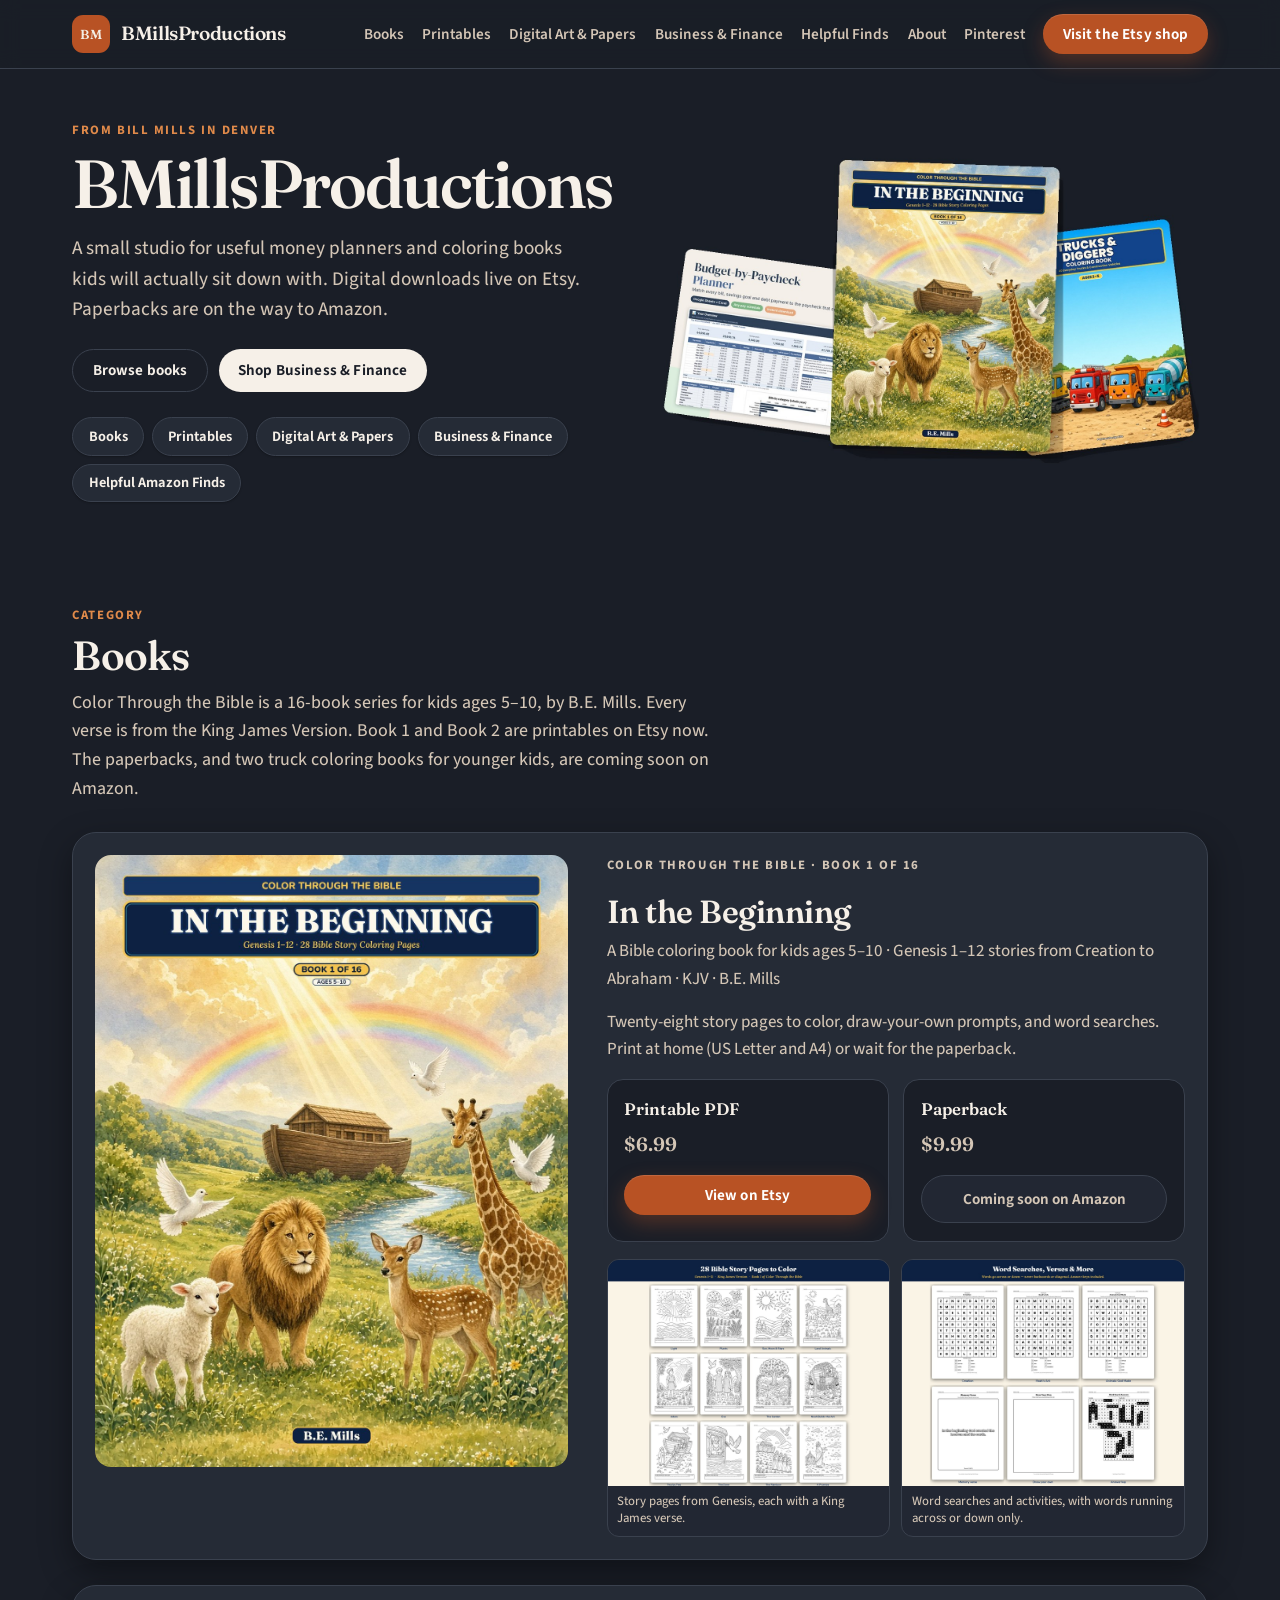
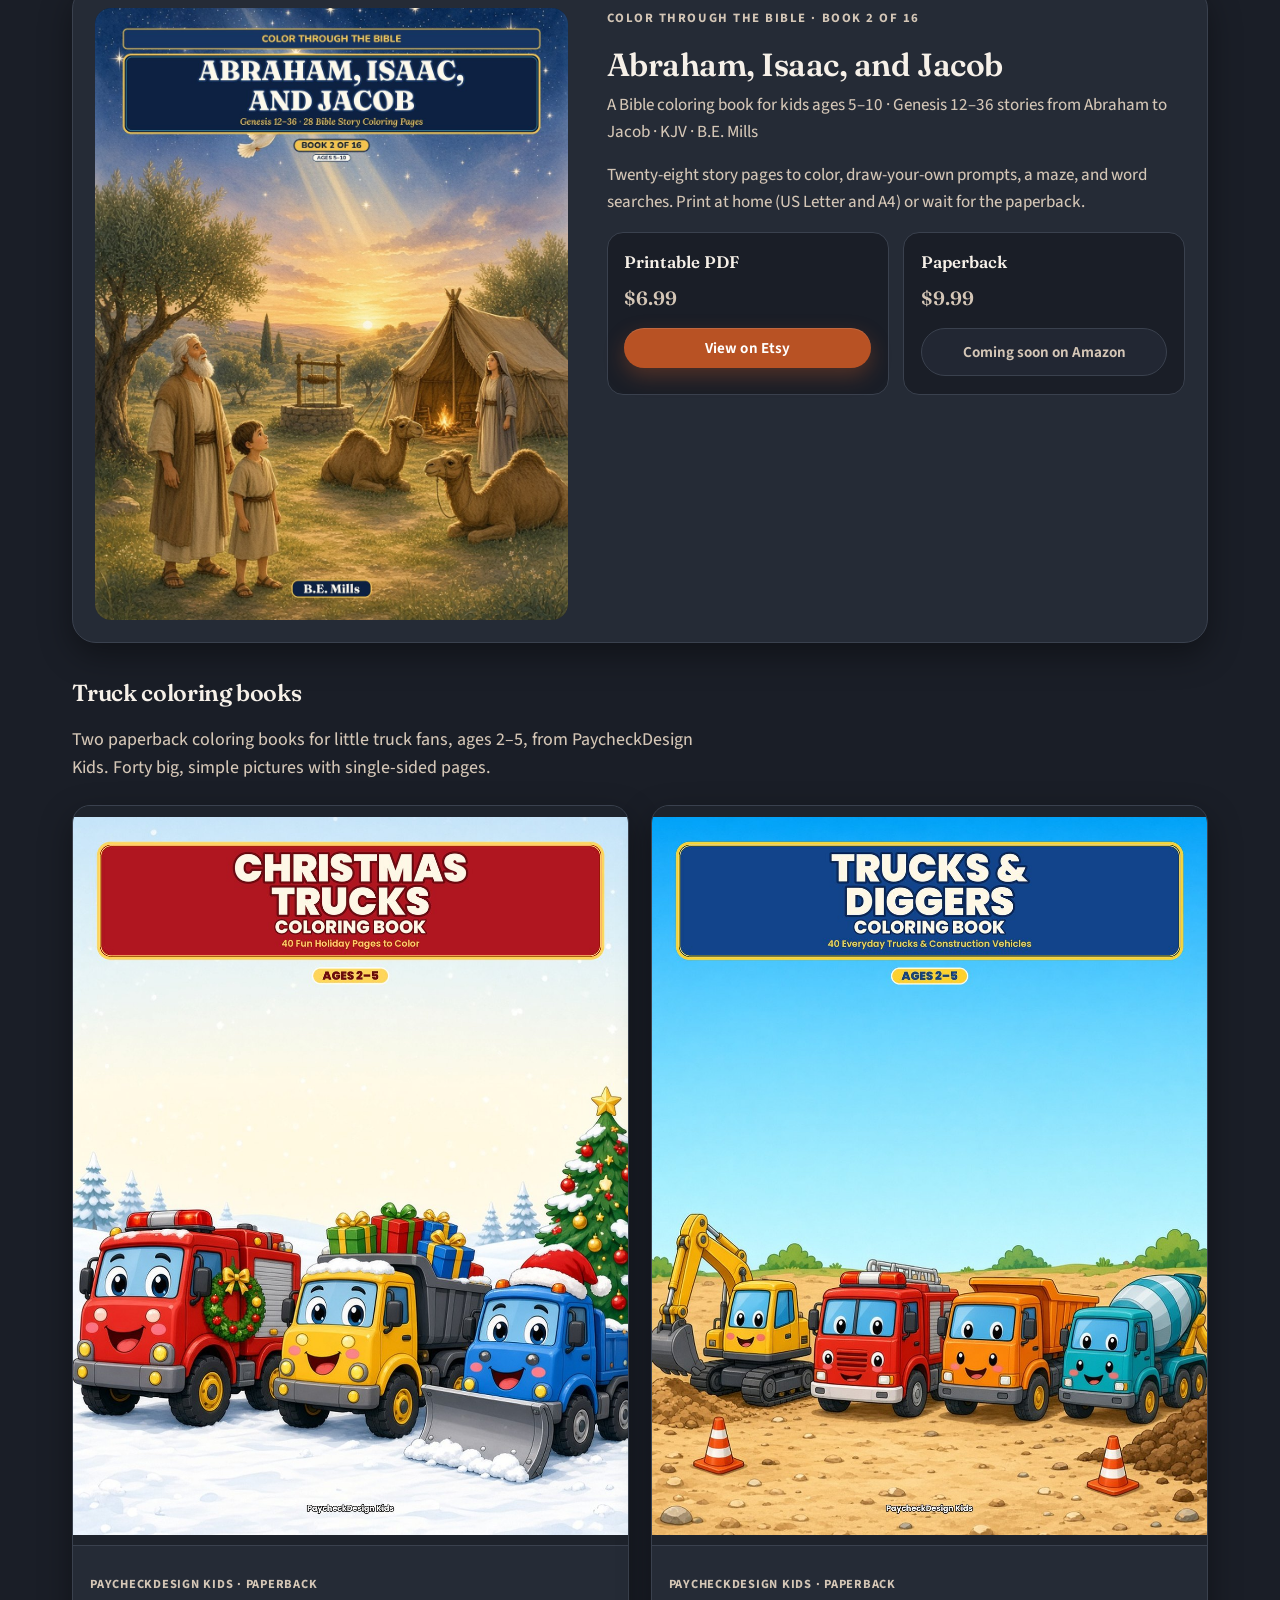
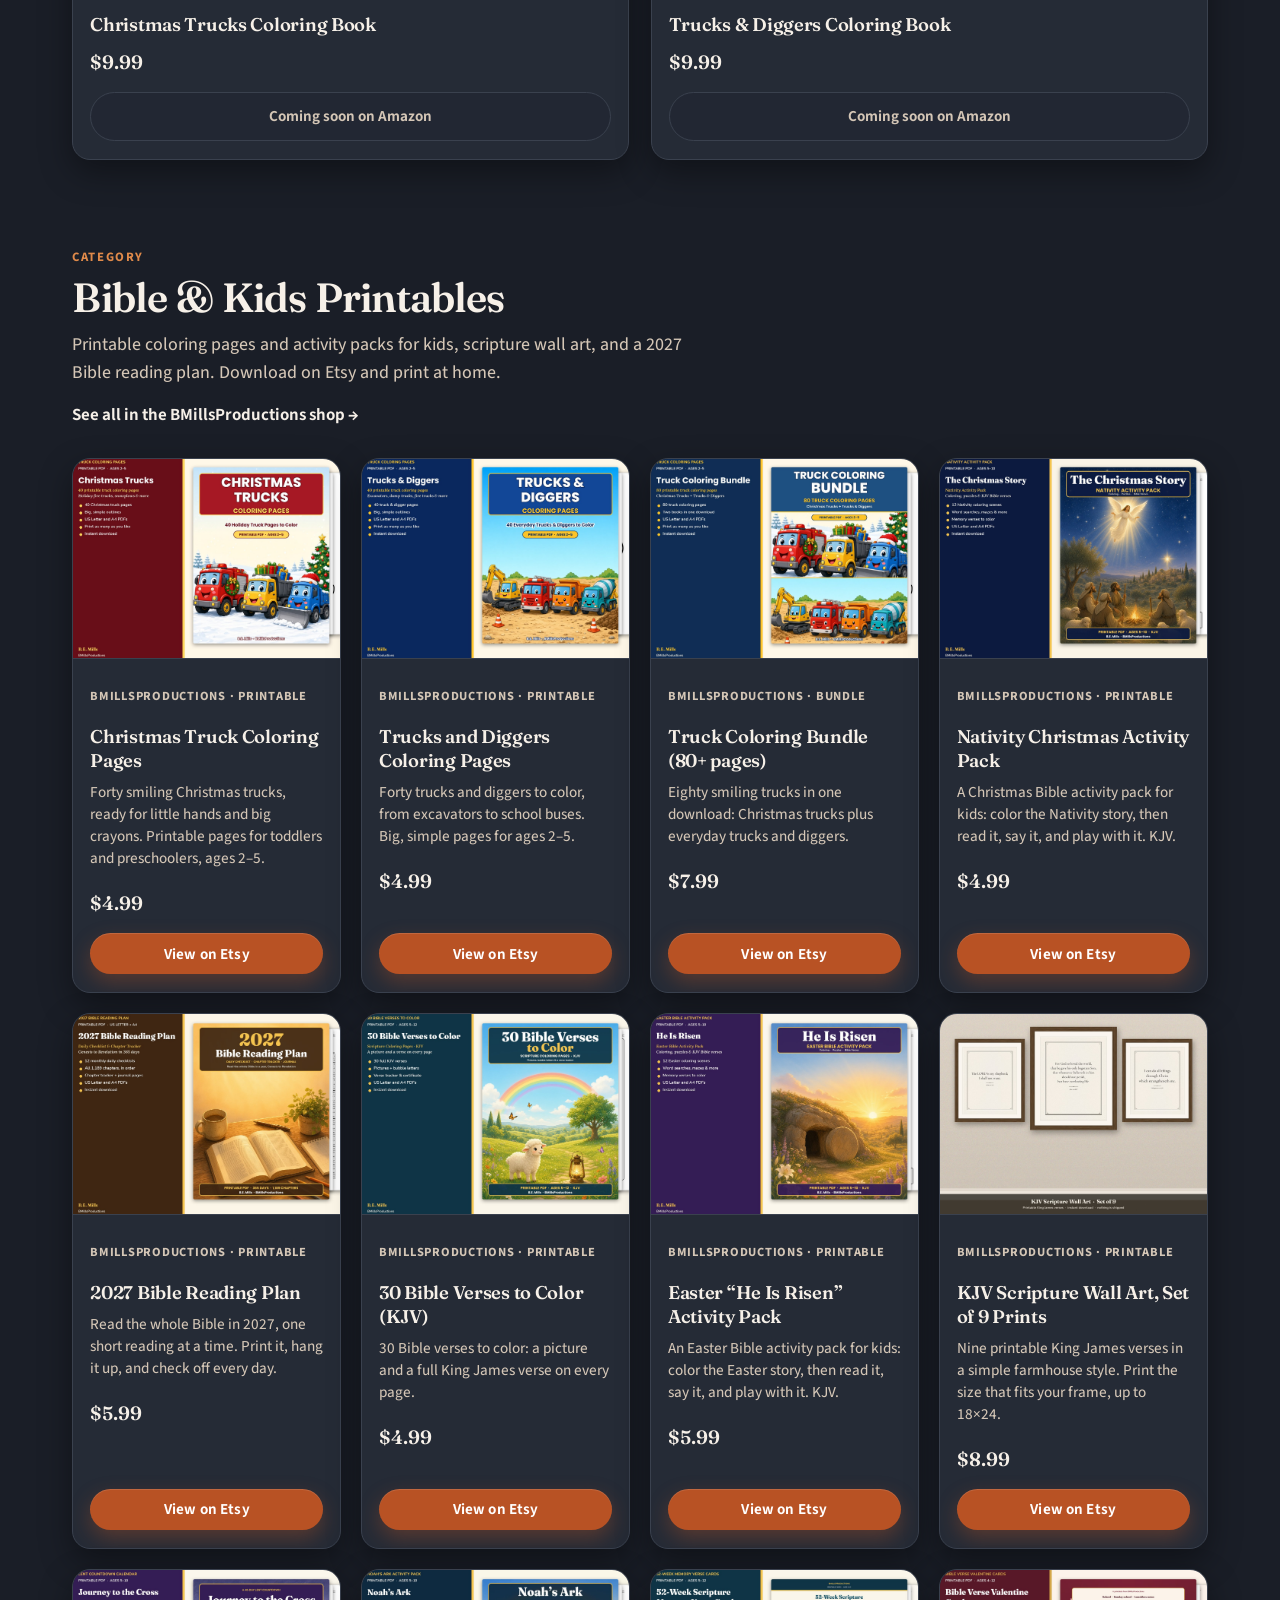
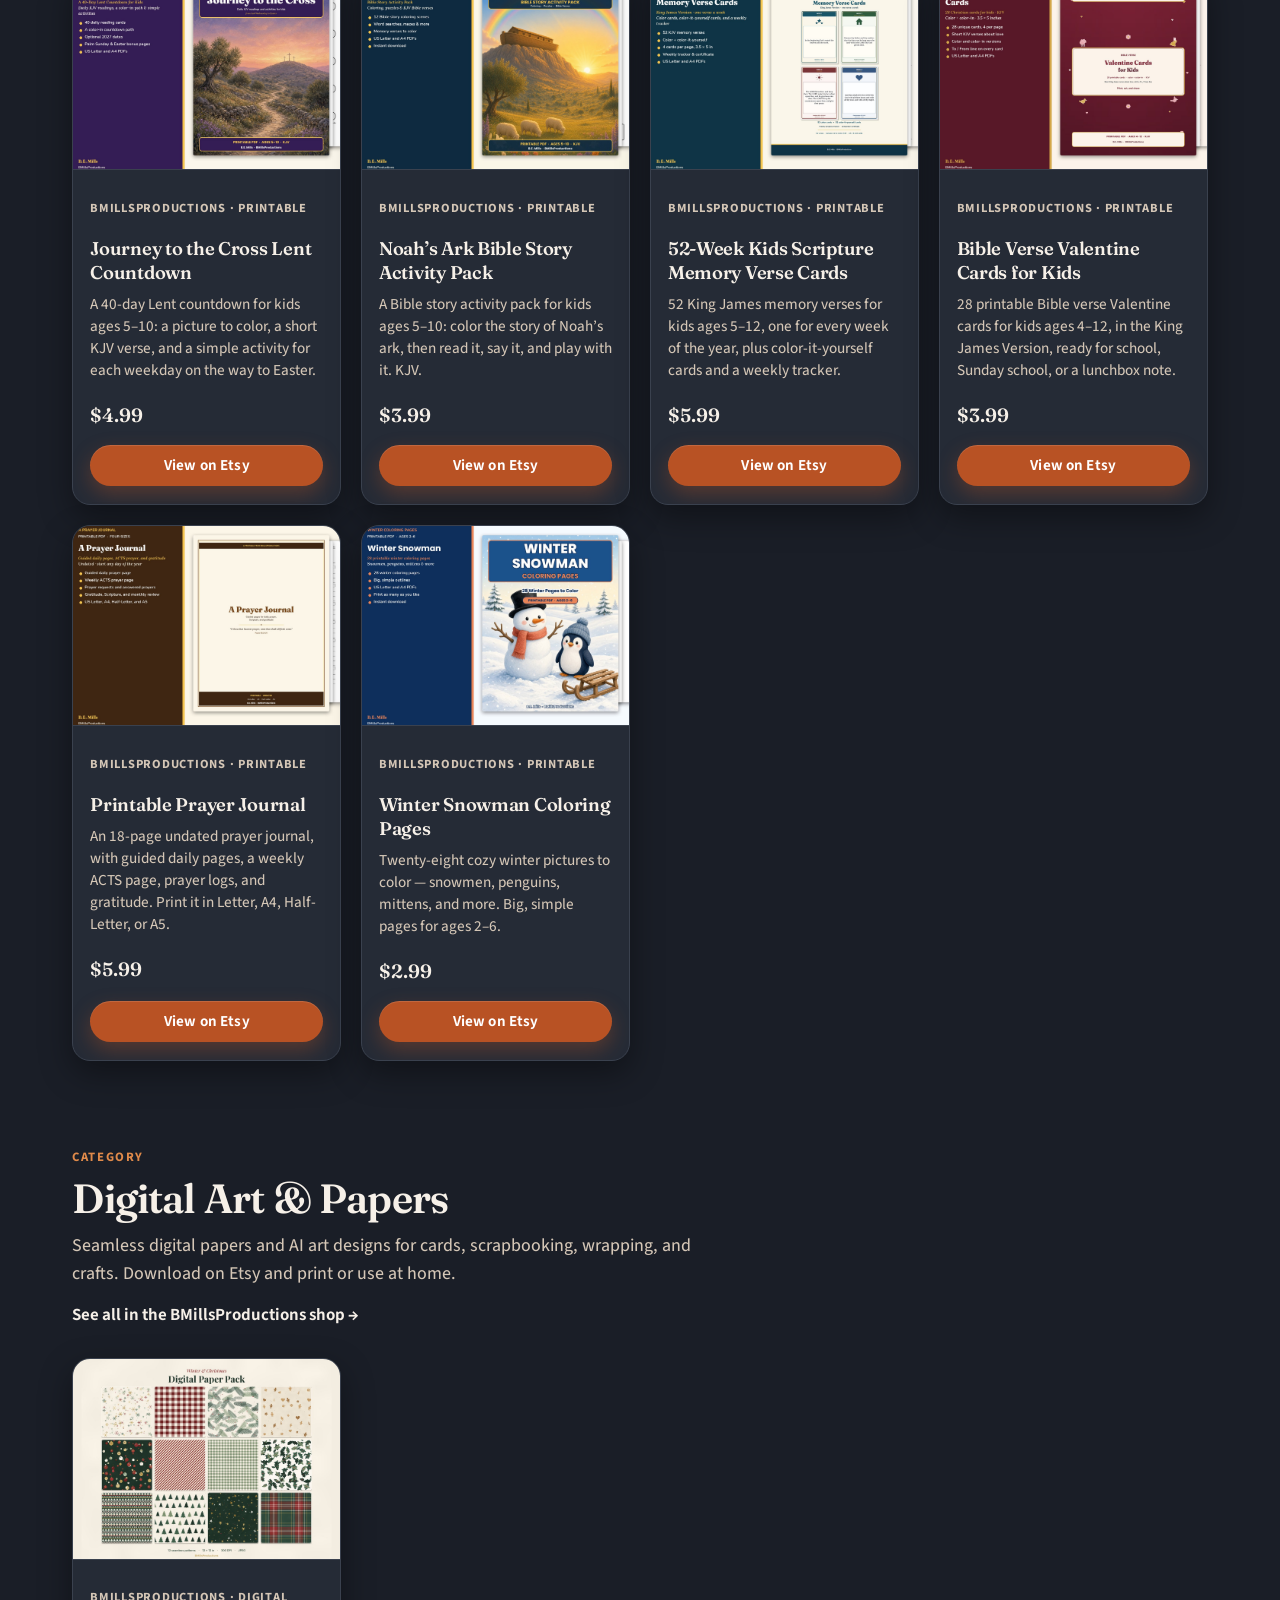
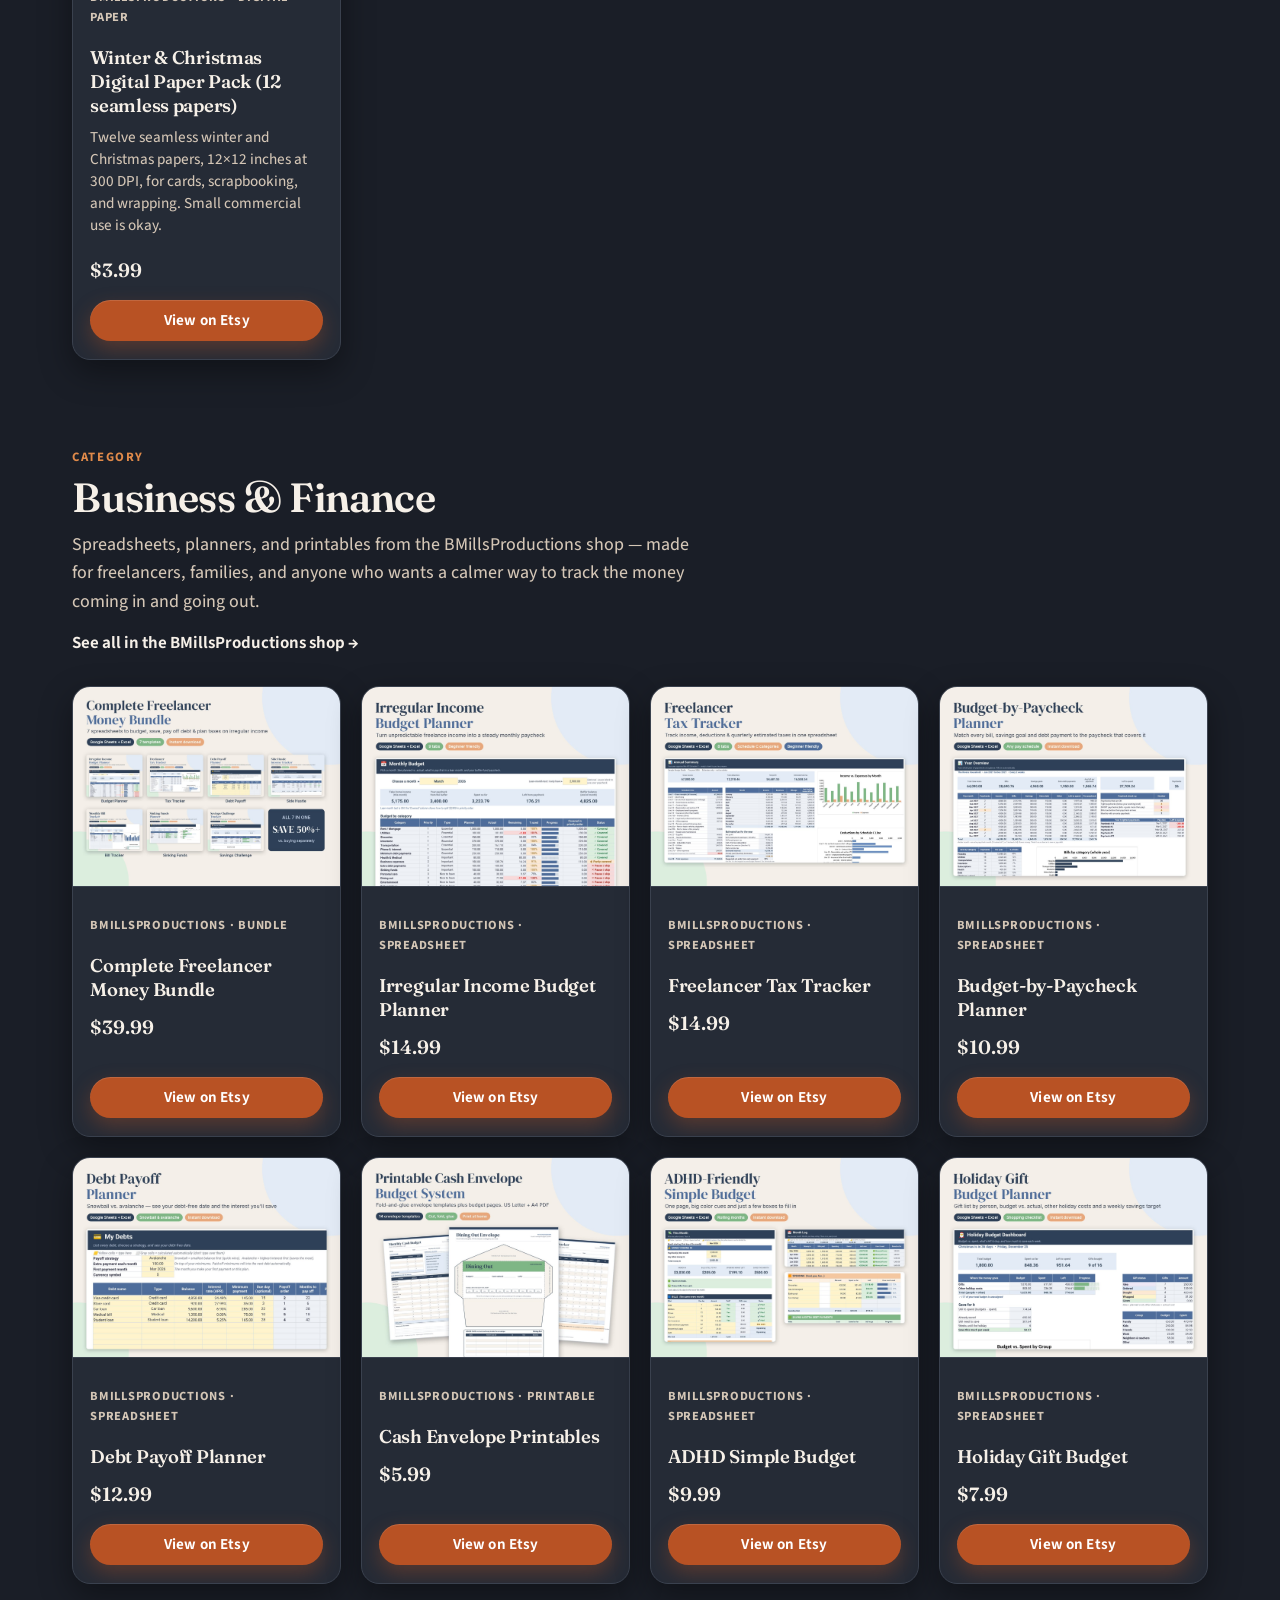
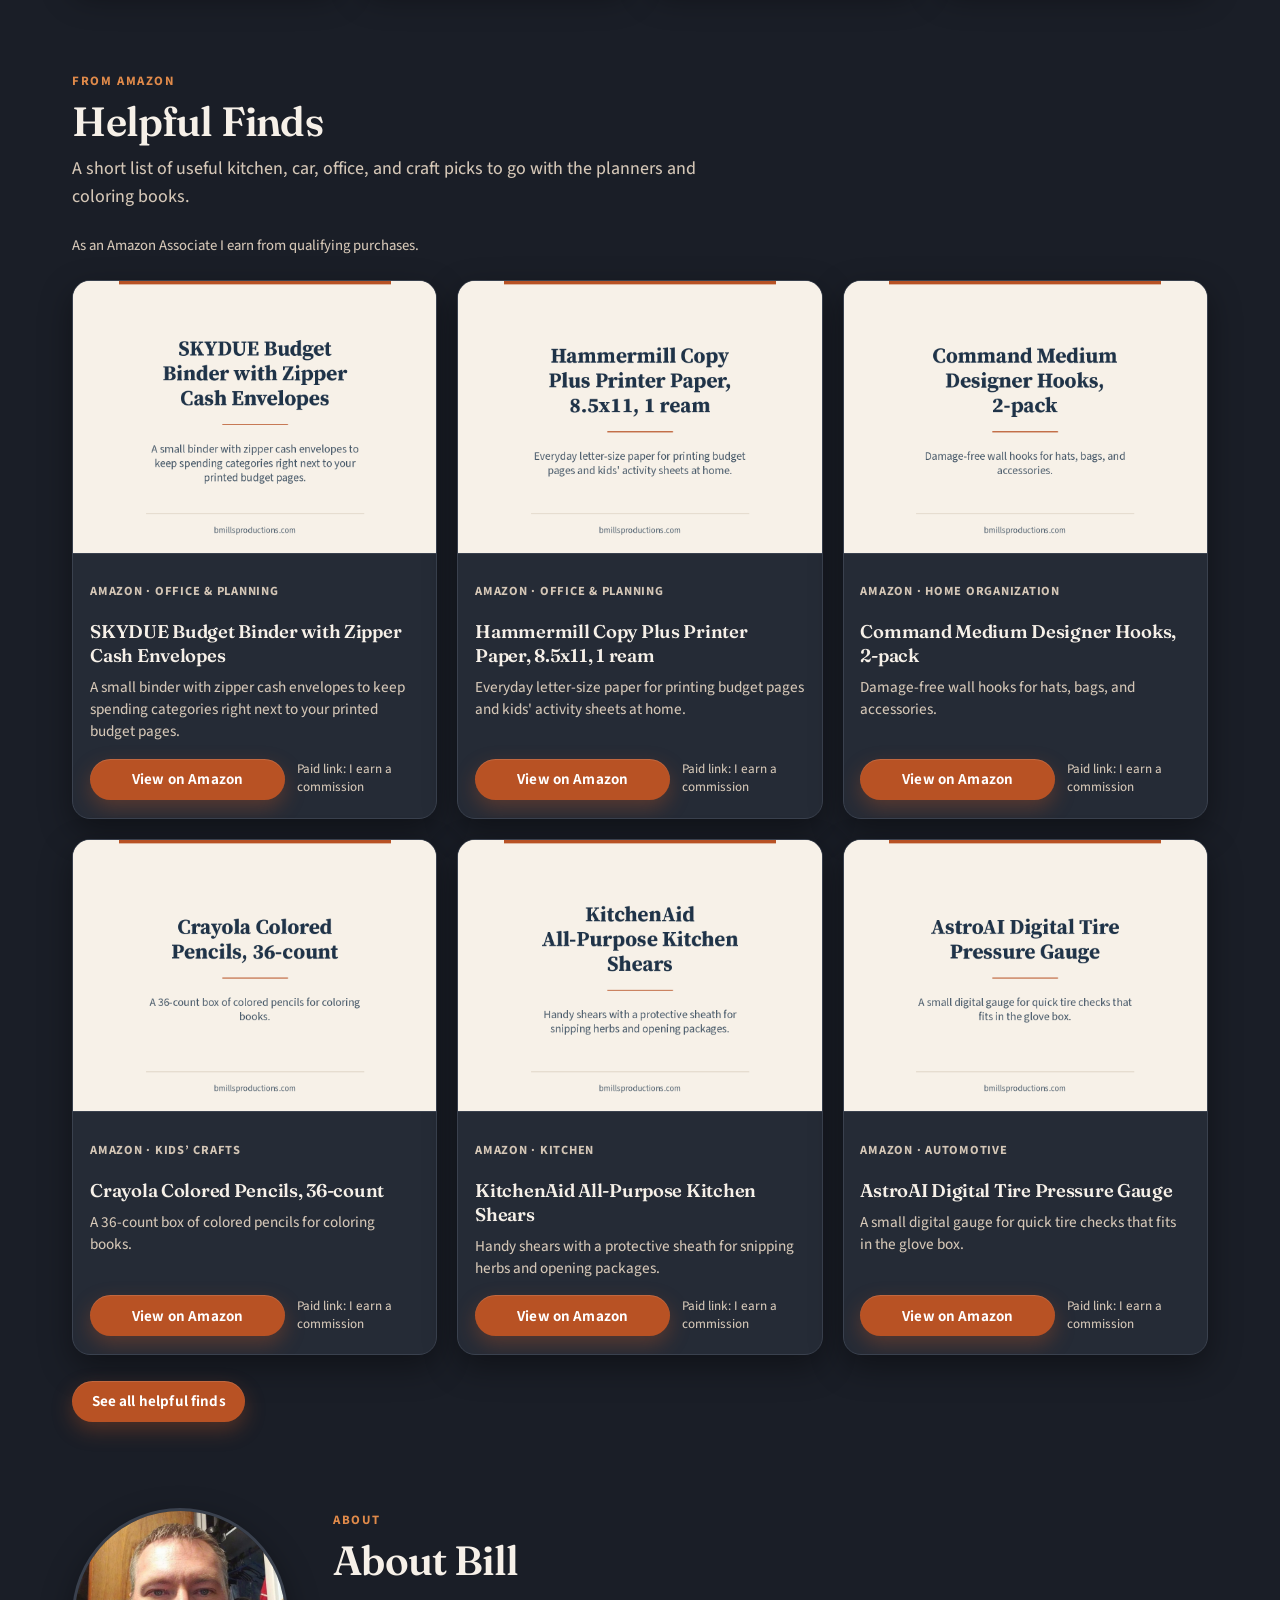
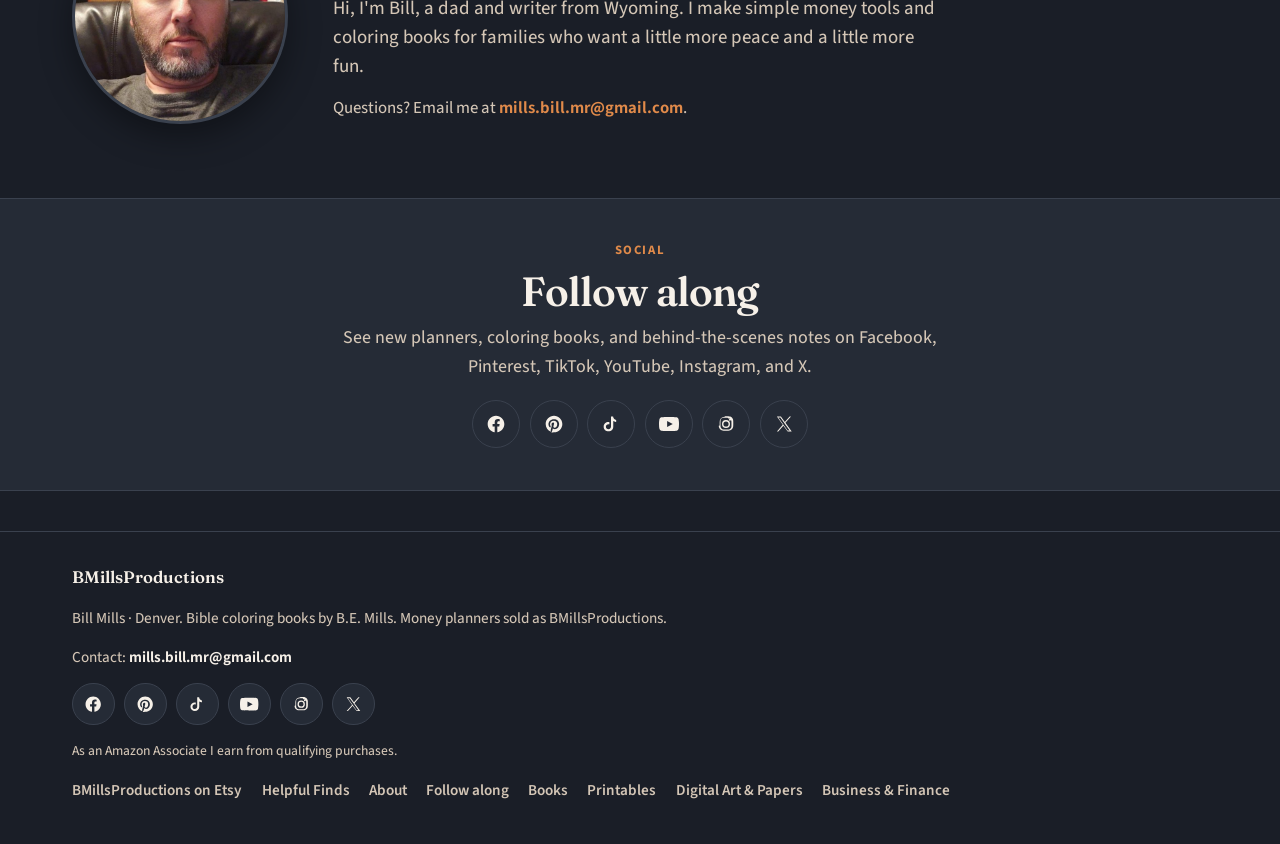
==== commit 56819eef: "Rename Favorite Finds to Helpful Finds and add paid-link labels." ====
--- a/index.html
+++ b/index.html
@@ -23,7 +23,7 @@
         <a href="#printables">Printables</a>
         <a href="#digital-art">Digital Art &amp; Papers</a>
         <a href="#business-finance">Business &amp; Finance</a>
-        <a href="/links/">Favorite Finds</a>
+        <a href="/links/">Helpful Finds</a>
         <a href="#about">About</a>
         <!-- PHYSICAL_PRODUCTS_CHIP
              Uncomment this chip when there are physical products to show:
@@ -51,7 +51,7 @@
             <a class="chip" href="#printables">Printables</a>
             <a class="chip" href="#digital-art">Digital Art &amp; Papers</a>
             <a class="chip" href="#business-finance">Business &amp; Finance</a>
-            <a class="chip" href="/links/">Amazon Favorite Finds</a>
+            <a class="chip" href="/links/">Helpful Amazon Finds</a>
             <!-- PHYSICAL_PRODUCTS_CHIP
                  Hidden for now — there are no physical products yet.
                  Uncomment to show this category chip:
@@ -529,7 +529,7 @@
         <div class="section-head">
           <div>
             <p class="eyebrow">From Amazon</p>
-            <h2>Favorite Finds</h2>
+            <h2>Helpful Finds</h2>
             <p class="lede">A short list of useful kitchen, car, office, and craft picks to go with the planners and coloring books.</p>
           </div>
         </div>
@@ -544,7 +544,10 @@
               <p class="card-meta">Amazon · Office &amp; Planning</p>
               <h3>SKYDUE Budget Binder with Zipper Cash Envelopes</h3>
               <p class="card-blurb">A small binder with zipper cash envelopes to keep spending categories right next to your printed budget pages.</p>
-              <a class="btn btn-primary btn-card" href="https://www.amazon.com/dp/B0967RNWX3?tag=billmills-20" target="_blank" rel="sponsored noopener">View on Amazon</a>
+              <div class="buy-row">
+                <a class="btn btn-primary btn-card" href="https://www.amazon.com/dp/B0967RNWX3?tag=billmills-20" target="_blank" rel="sponsored noopener">View on Amazon</a>
+                <span class="paid-link">Paid link: I earn a commission</span>
+              </div>
             </div>
           </article>
           <article class="card">
@@ -555,29 +558,38 @@
               <p class="card-meta">Amazon · Office &amp; Planning</p>
               <h3>Hammermill Copy Plus Printer Paper, 8.5x11, 1 ream</h3>
               <p class="card-blurb">Everyday letter-size paper for printing budget pages and kids' activity sheets at home.</p>
-              <a class="btn btn-primary btn-card" href="https://www.amazon.com/dp/B005NL739M?tag=billmills-20" target="_blank" rel="sponsored noopener">View on Amazon</a>
+              <div class="buy-row">
+                <a class="btn btn-primary btn-card" href="https://www.amazon.com/dp/B005NL739M?tag=billmills-20" target="_blank" rel="sponsored noopener">View on Amazon</a>
+                <span class="paid-link">Paid link: I earn a commission</span>
+              </div>
             </div>
           </article>
           <article class="card">
             <div class="card-media finds-media">
-              <img src="images/finds-command-hooks.png" width="800" height="800" alt="Text graphic for Command Medium Designer Hooks, 2-pack, with the line: Damage-free wall hooks for keys and hats in the entryway, closet or kitchen.">
+              <img src="images/finds-command-hooks.png" width="800" height="800" alt="Text graphic for Command Medium Designer Hooks, 2-pack, with the line: Damage-free wall hooks for hats, bags, and accessories.">
             </div>
             <div class="card-body">
               <p class="card-meta">Amazon · Home Organization</p>
               <h3>Command Medium Designer Hooks, 2-pack</h3>
-              <p class="card-blurb">Damage-free wall hooks for keys and hats in the entryway, closet or kitchen.</p>
-              <a class="btn btn-primary btn-card" href="https://www.amazon.com/dp/B0000CFLYU?tag=billmills-20" target="_blank" rel="sponsored noopener">View on Amazon</a>
+              <p class="card-blurb">Damage-free wall hooks for hats, bags, and accessories.</p>
+              <div class="buy-row">
+                <a class="btn btn-primary btn-card" href="https://www.amazon.com/dp/B0000CFLYU?tag=billmills-20" target="_blank" rel="sponsored noopener">View on Amazon</a>
+                <span class="paid-link">Paid link: I earn a commission</span>
+              </div>
             </div>
           </article>
           <article class="card">
             <div class="card-media finds-media">
-              <img src="images/finds-colored-pencils.png" width="800" height="800" alt="Text graphic for Crayola Colored Pencils, 36-count, with the line: A full box of colors that pairs perfectly with Bible story and truck coloring books.">
+              <img src="images/finds-colored-pencils.png" width="800" height="800" alt="Text graphic for Crayola Colored Pencils, 36-count, with the line: A 36-count box of colored pencils for coloring books.">
             </div>
             <div class="card-body">
               <p class="card-meta">Amazon · Kids’ Crafts</p>
               <h3>Crayola Colored Pencils, 36-count</h3>
-              <p class="card-blurb">A full box of colors that pairs perfectly with Bible story and truck coloring books.</p>
-              <a class="btn btn-primary btn-card" href="https://www.amazon.com/dp/B007FI5RF8?tag=billmills-20" target="_blank" rel="sponsored noopener">View on Amazon</a>
+              <p class="card-blurb">A 36-count box of colored pencils for coloring books.</p>
+              <div class="buy-row">
+                <a class="btn btn-primary btn-card" href="https://www.amazon.com/dp/B007FI5RF8?tag=billmills-20" target="_blank" rel="sponsored noopener">View on Amazon</a>
+                <span class="paid-link">Paid link: I earn a commission</span>
+              </div>
             </div>
           </article>
           <article class="card">
@@ -588,7 +600,10 @@
               <p class="card-meta">Amazon · Kitchen</p>
               <h3>KitchenAid All-Purpose Kitchen Shears</h3>
               <p class="card-blurb">Handy shears with a protective sheath for snipping herbs and opening packages.</p>
-              <a class="btn btn-primary btn-card" href="https://www.amazon.com/dp/B07PZF3QS3?tag=billmills-20" target="_blank" rel="sponsored noopener">View on Amazon</a>
+              <div class="buy-row">
+                <a class="btn btn-primary btn-card" href="https://www.amazon.com/dp/B07PZF3QS3?tag=billmills-20" target="_blank" rel="sponsored noopener">View on Amazon</a>
+                <span class="paid-link">Paid link: I earn a commission</span>
+              </div>
             </div>
           </article>
           <article class="card">
@@ -599,11 +614,14 @@
               <p class="card-meta">Amazon · Automotive</p>
               <h3>AstroAI Digital Tire Pressure Gauge</h3>
               <p class="card-blurb">A small digital gauge for quick tire checks that fits in the glove box.</p>
-              <a class="btn btn-primary btn-card" href="https://www.amazon.com/dp/B01J8DLGU2?tag=billmills-20" target="_blank" rel="sponsored noopener">View on Amazon</a>
-            </div>
-          </article>
-        </div>
-        <a class="btn btn-primary" href="/links/" style="margin-top:1.6rem;">See all my favorite finds</a>
+              <div class="buy-row">
+                <a class="btn btn-primary btn-card" href="https://www.amazon.com/dp/B01J8DLGU2?tag=billmills-20" target="_blank" rel="sponsored noopener">View on Amazon</a>
+                <span class="paid-link">Paid link: I earn a commission</span>
+              </div>
+            </div>
+          </article>
+        </div>
+        <a class="btn btn-primary" href="/links/" style="margin-top:1.6rem;">See all helpful finds</a>
       </div>
     </section>
 
@@ -657,7 +675,7 @@
       </div>
       <div class="footer-links">
         <a href="https://www.etsy.com/shop/BMillsProductions" target="_blank" rel="noopener noreferrer">BMillsProductions on Etsy</a>
-        <a href="/links/">Favorite Finds</a>
+        <a href="/links/">Helpful Finds</a>
         <a href="#about">About</a>
         <a href="#follow">Follow along</a>
         <a href="#books">Books</a>
--- a/styles.css
+++ b/styles.css
@@ -702,7 +702,7 @@
 .footer-contact a:hover { color: var(--accent); }
 
 
-/* Favorite Finds */
+/* Helpful Finds */
 .disclosure {
   font-size: 0.92rem;
   color: var(--ink-soft);
@@ -735,6 +735,26 @@
   color: var(--ink-soft);
   margin: 0 0 0.7rem;
   line-height: 1.45;
+}
+
+
+.buy-row {
+  display: flex;
+  flex-wrap: wrap;
+  align-items: center;
+  gap: 0.45rem 0.75rem;
+  margin-top: auto;
+}
+.buy-row .btn-card {
+  width: auto;
+  flex: 1 1 12rem;
+  margin-top: 0;
+}
+.paid-link {
+  flex: 1 1 7.5rem;
+  font-size: 0.82rem;
+  line-height: 1.35;
+  color: var(--ink-soft);
 }
 
 .btn-label-short { display: none; }
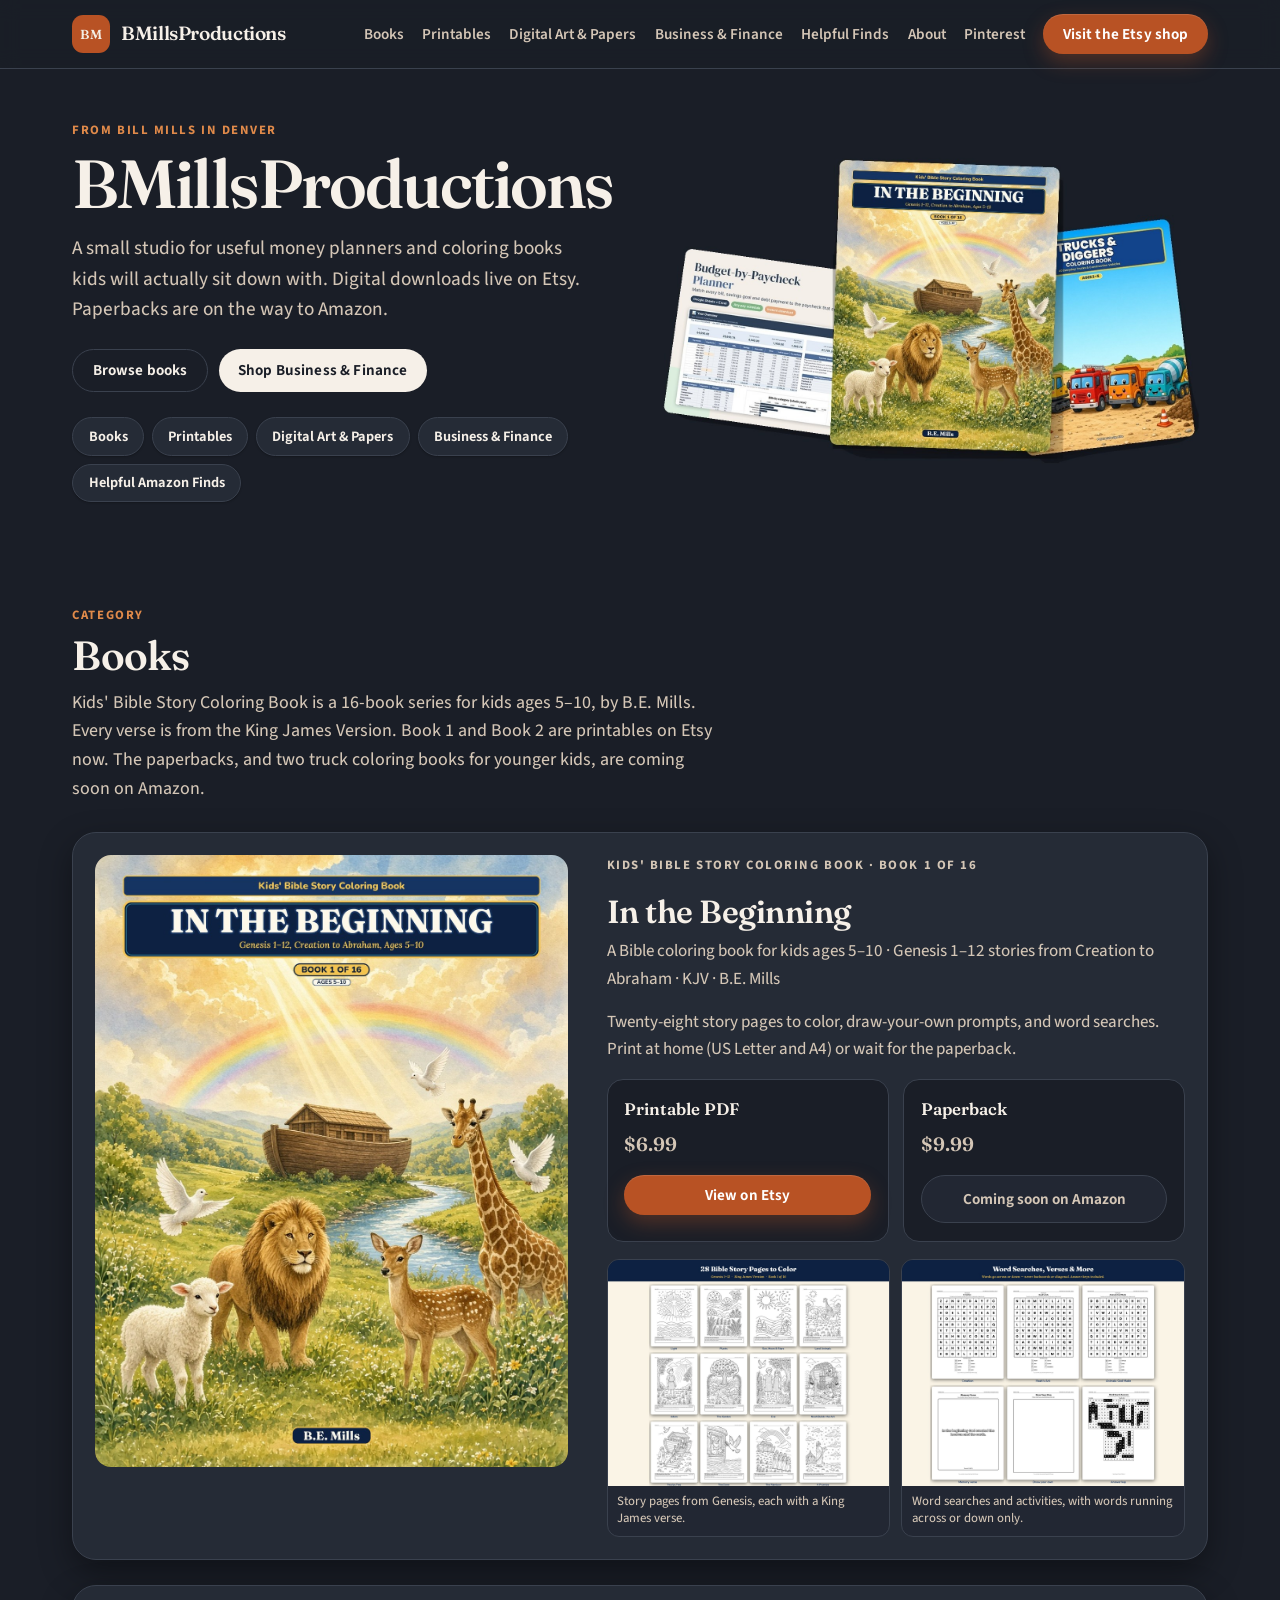
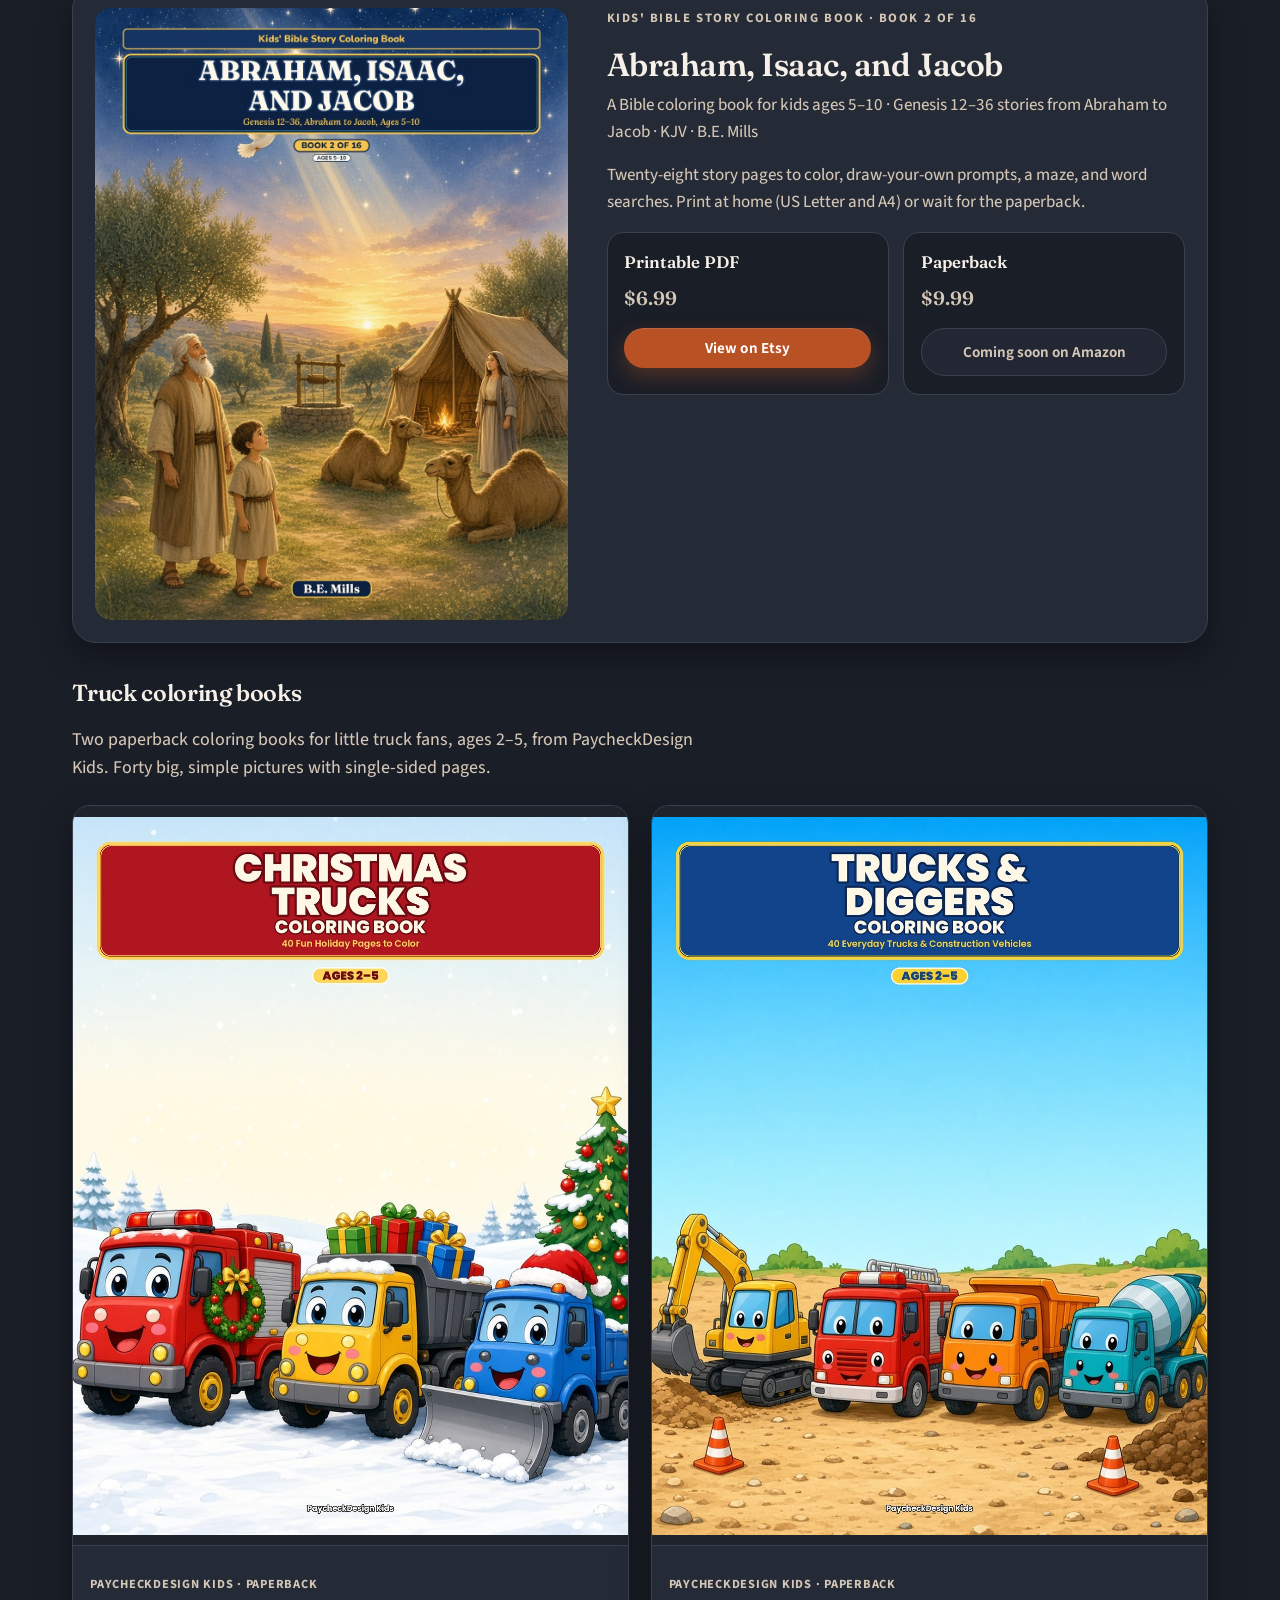
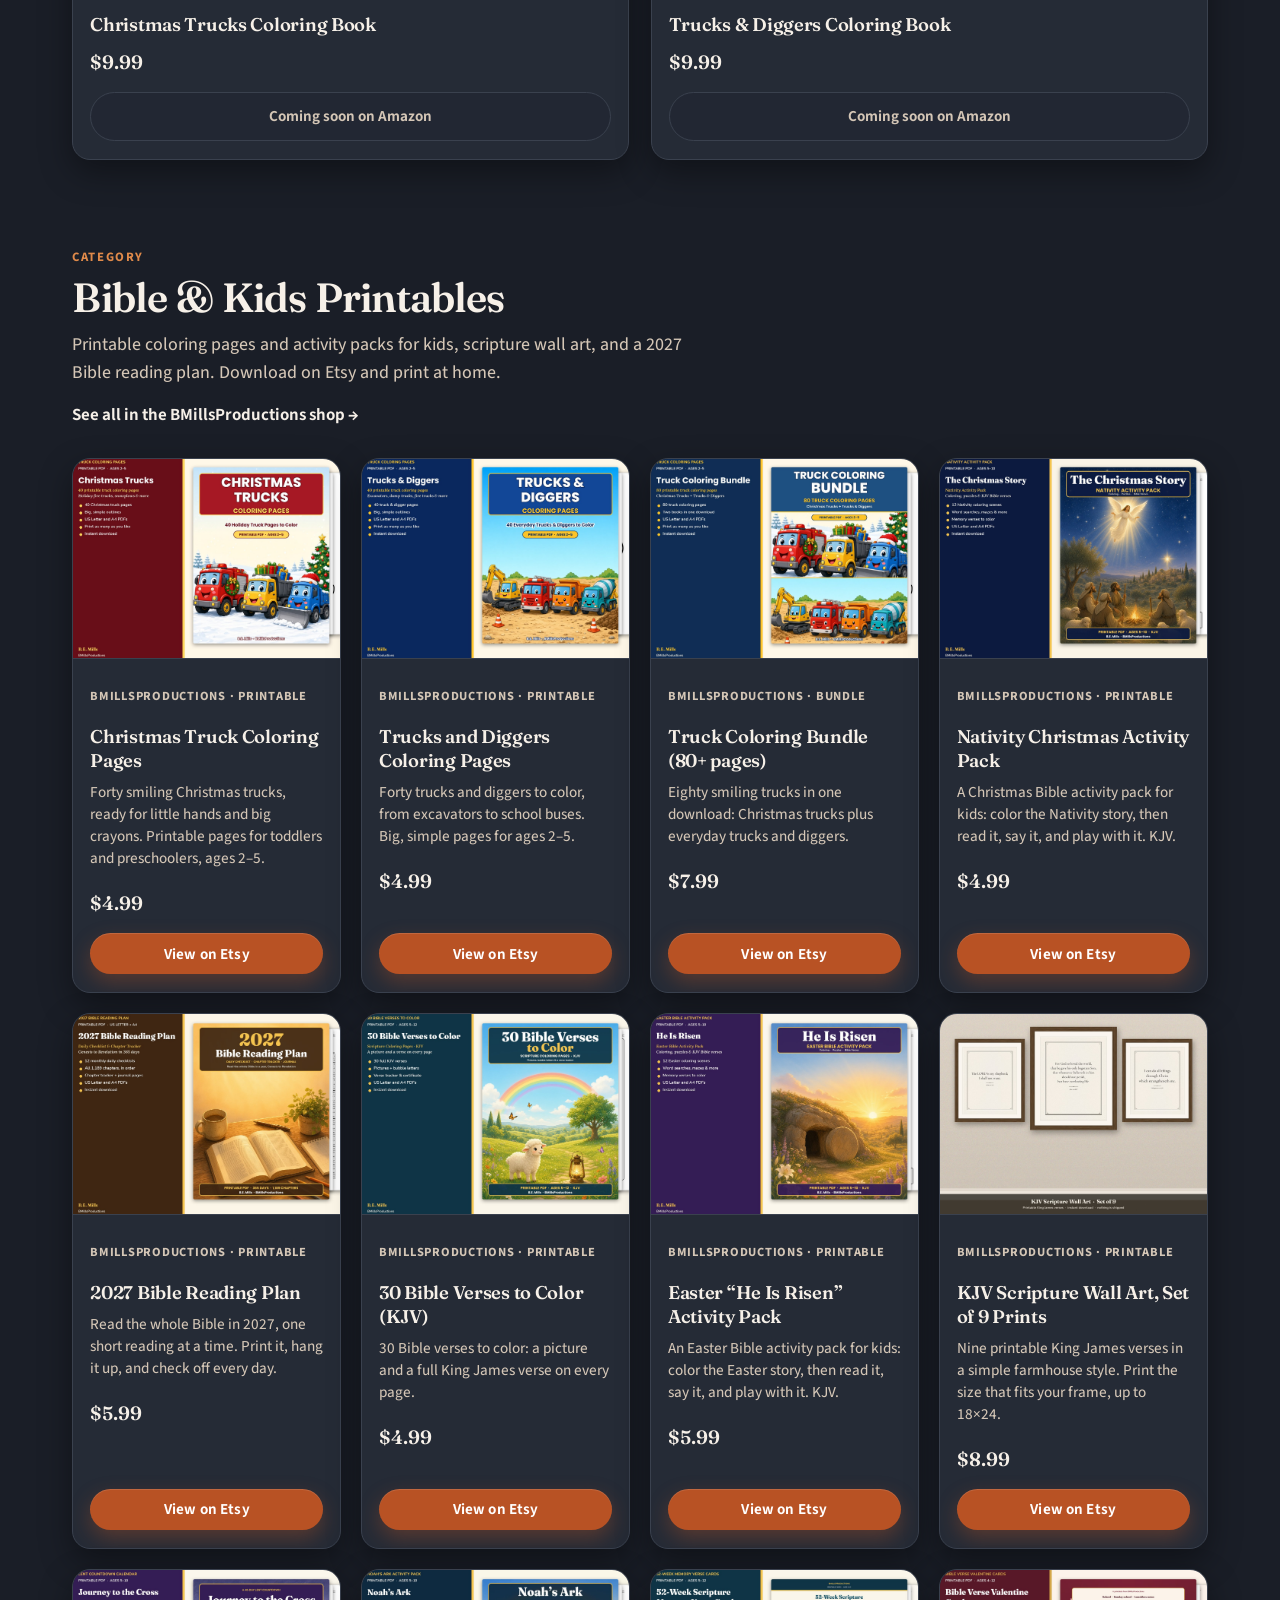
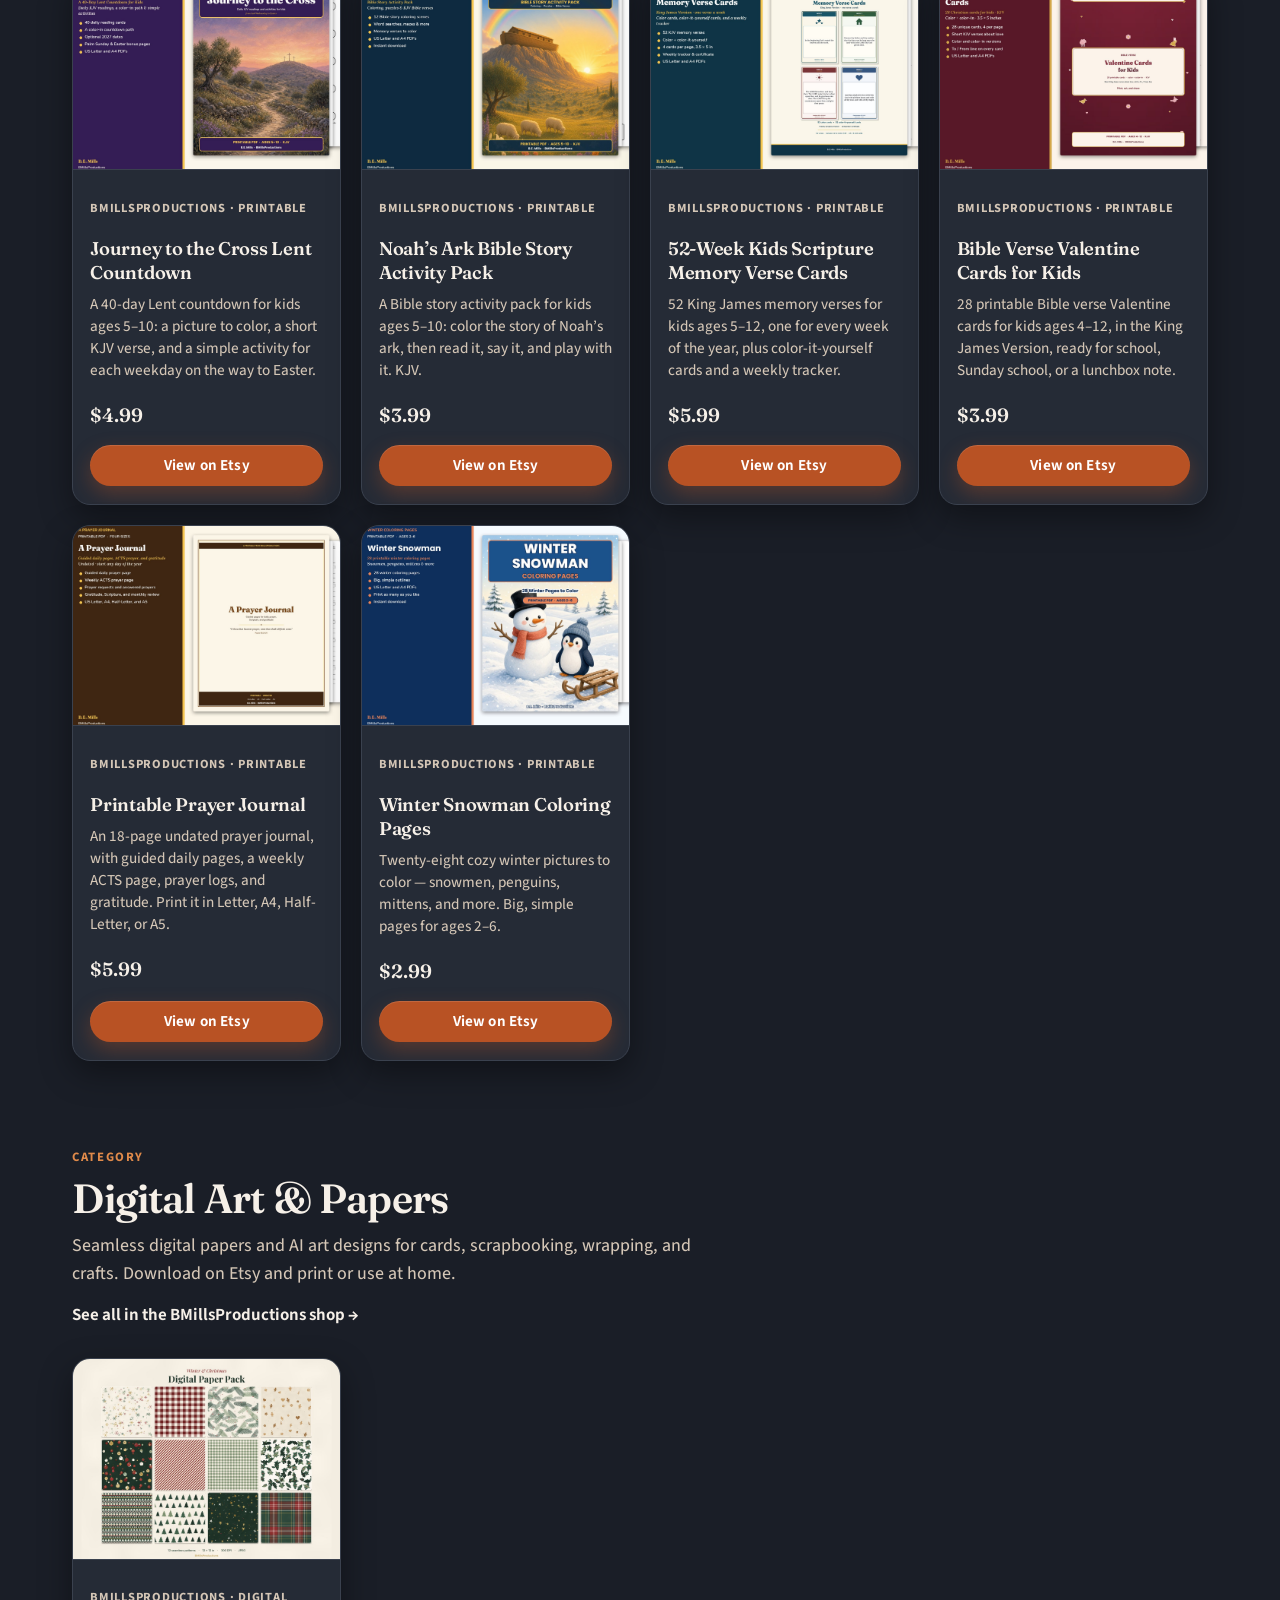
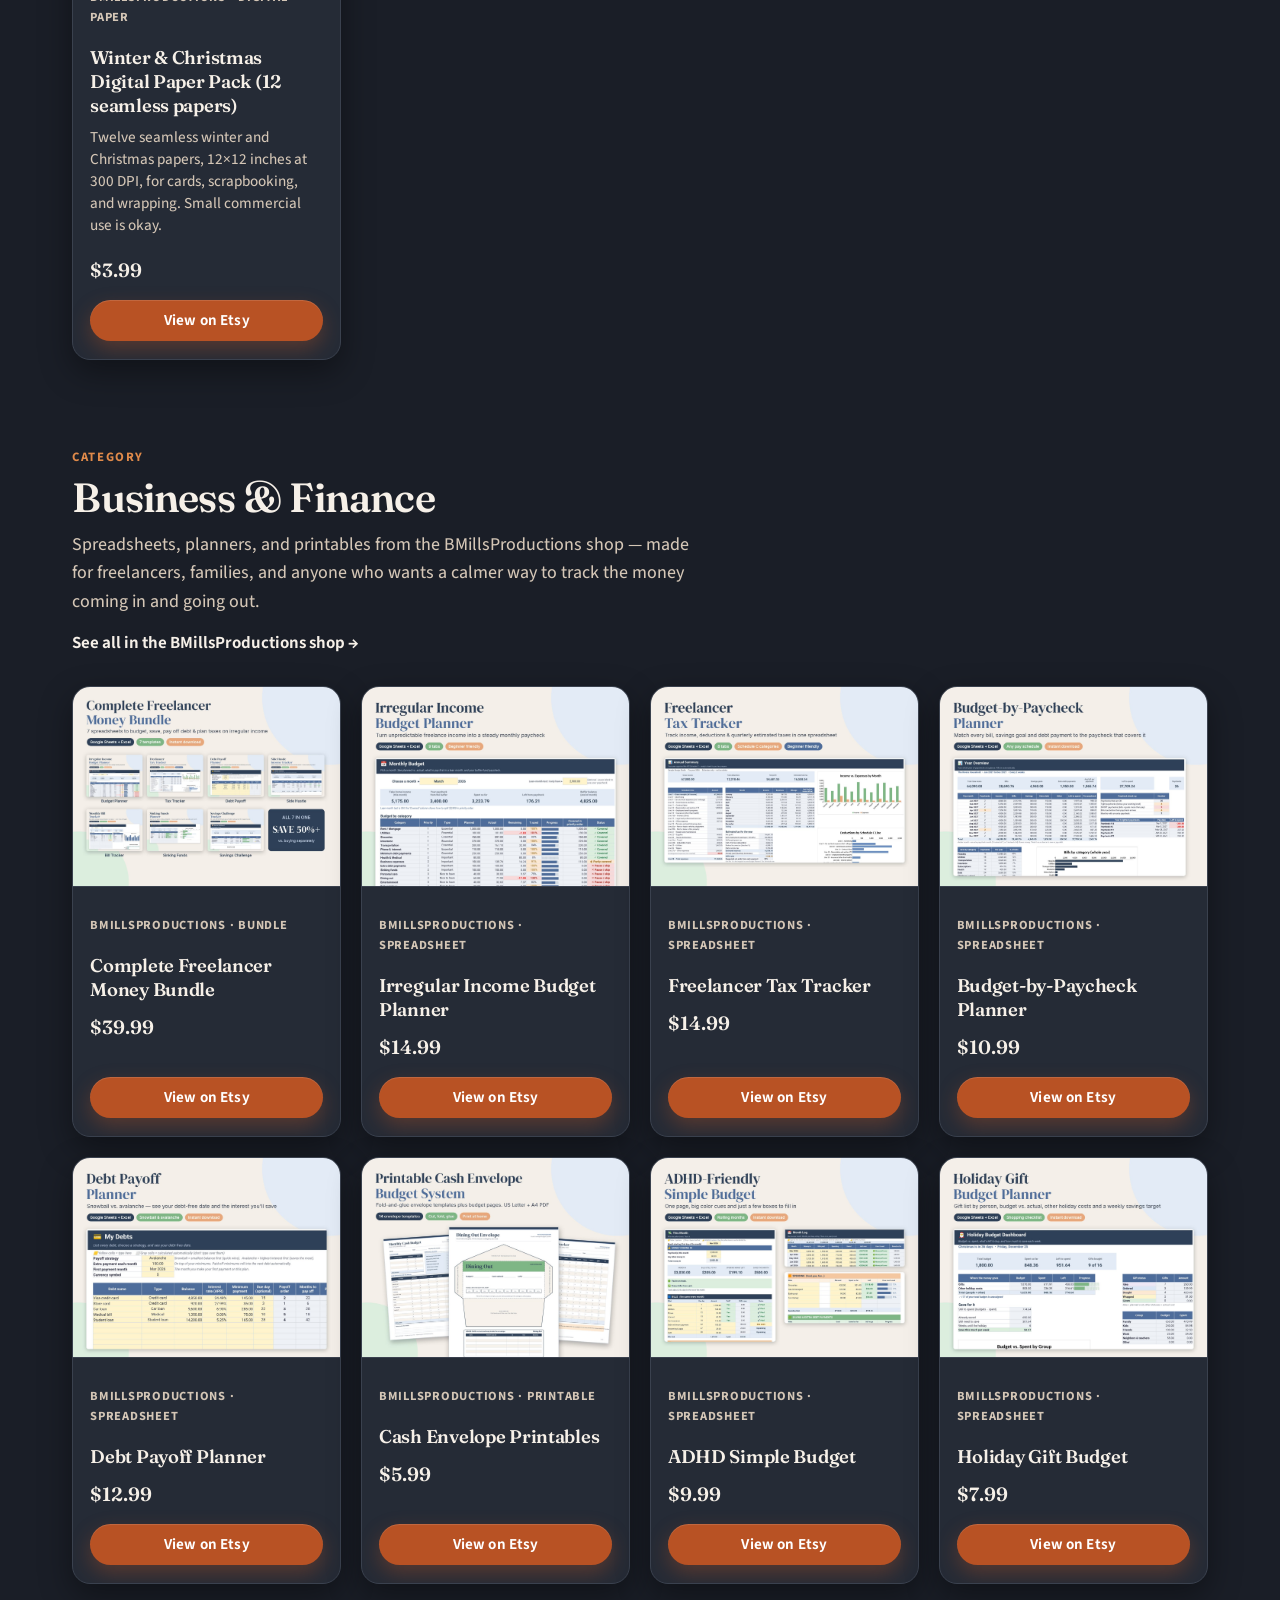
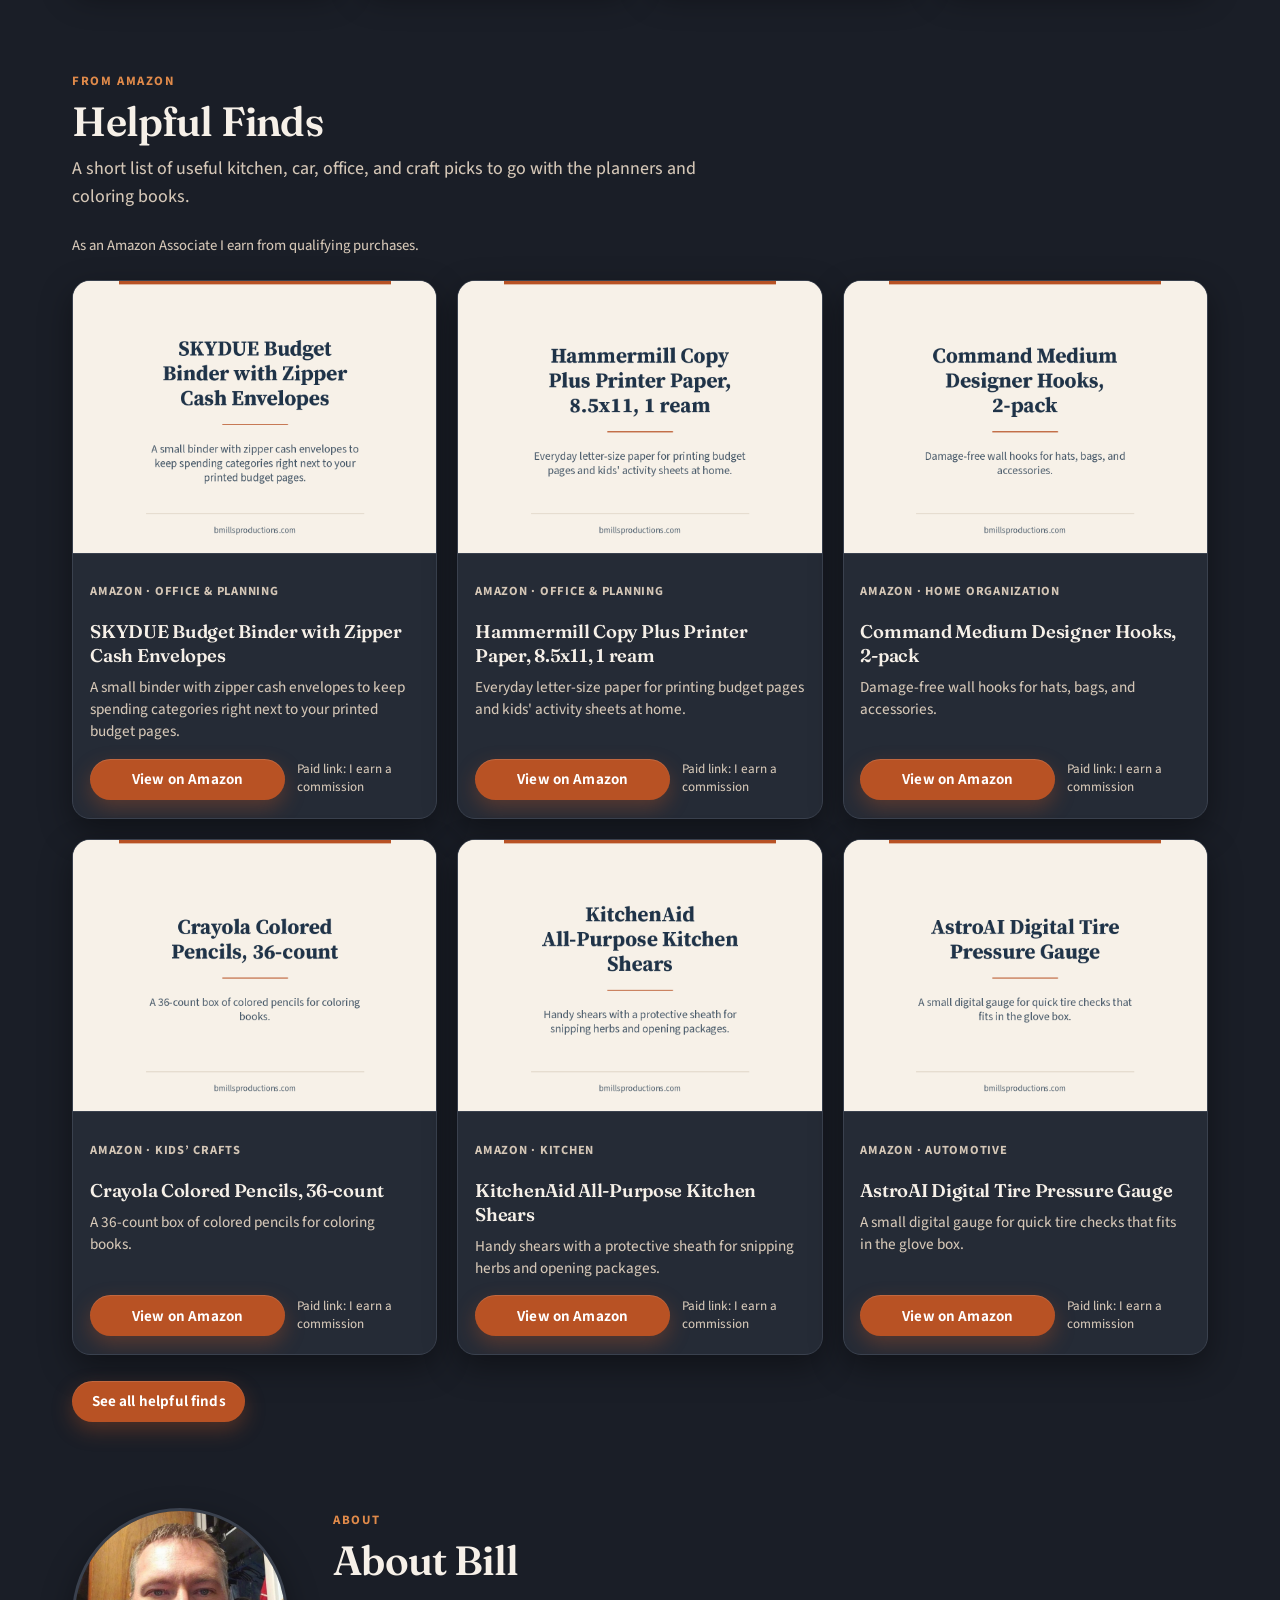
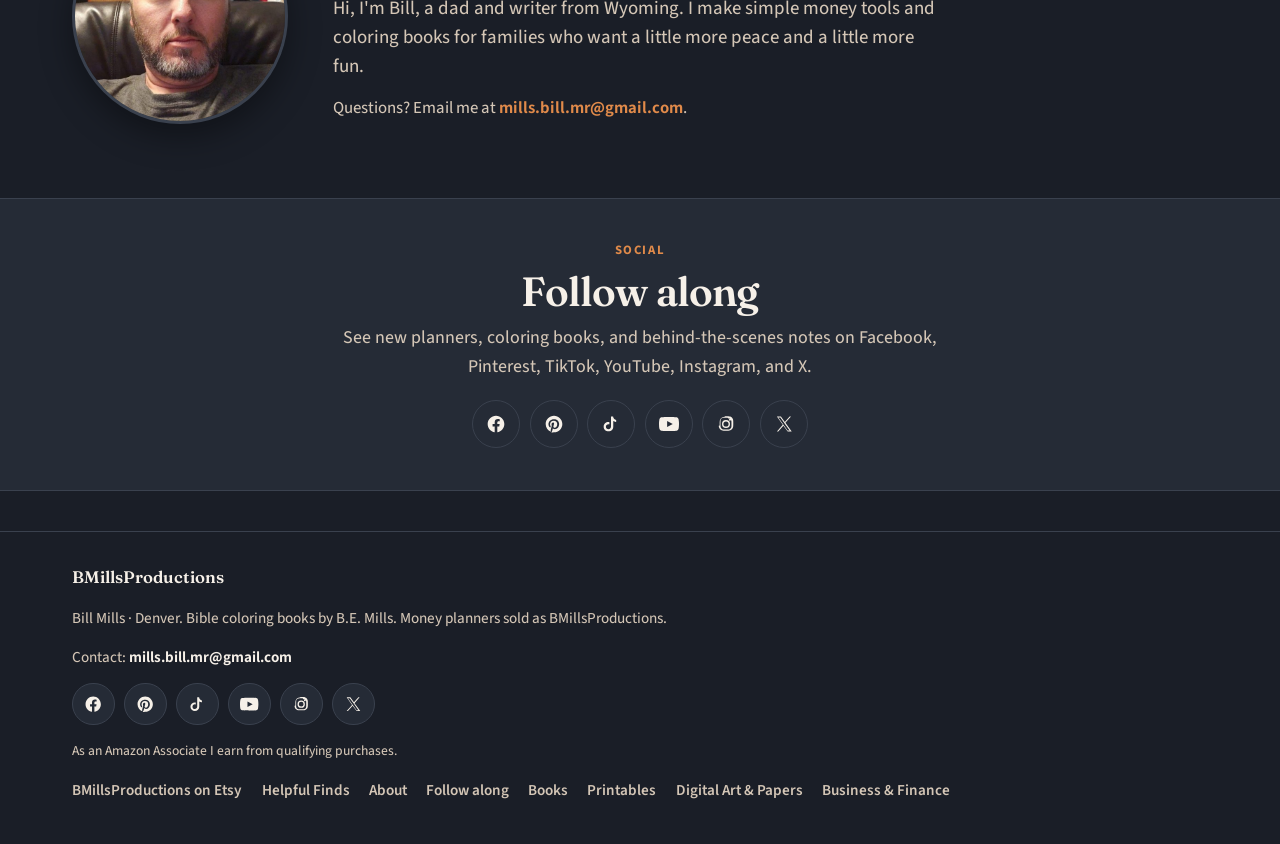
==== commit 0a8f9006: "Rename the Bible coloring series to Kids' Bible Story Coloring Book." ====
--- a/index.html
+++ b/index.html
@@ -71,16 +71,16 @@
           <div>
             <p class="eyebrow">Category</p>
             <h2>Books</h2>
-            <p class="lede">Color Through the Bible is a 16-book series for kids ages 5–10, by B.E. Mills. Every verse is from the King James Version. Book 1 and Book 2 are printables on Etsy now. The paperbacks, and two truck coloring books for younger kids, are coming soon on Amazon.</p>
+            <p class="lede">Kids' Bible Story Coloring Book is a 16-book series for kids ages 5–10, by B.E. Mills. Every verse is from the King James Version. Book 1 and Book 2 are printables on Etsy now. The paperbacks, and two truck coloring books for younger kids, are coming soon on Amazon.</p>
           </div>
         </div>
 
         <article class="feature" id="book-1">
           <div class="feature-cover">
-            <img src="images/book-bible-cover.jpg" width="1100" height="1423" alt="Front cover of Color Through the Bible Book 1, In the Beginning, by B.E. Mills, with Noah’s ark, a rainbow, and animals in a meadow.">
+            <img src="images/book-bible-cover.jpg" width="1100" height="1423" alt="Front cover of Kids' Bible Story Coloring Book, Book 1, In the Beginning, by B.E. Mills, with Noah’s ark, a rainbow, and animals in a meadow.">
           </div>
           <div class="feature-copy">
-            <p class="eyebrow">Color Through the Bible · Book 1 of 16</p>
+            <p class="eyebrow">Kids' Bible Story Coloring Book · Book 1 of 16</p>
             <h3>In the Beginning</h3>
             <p class="byline">A Bible coloring book for kids ages 5–10 · Genesis 1–12 stories from Creation to Abraham · KJV · B.E. Mills</p>
             <p>Twenty-eight story pages to color, draw-your-own prompts, and word searches. Print at home (US Letter and A4) or wait for the paperback.</p>
@@ -111,10 +111,10 @@
 
         <article class="feature" id="book-2">
           <div class="feature-cover">
-            <img src="images/book-bible-02-cover.jpg" width="1100" height="1423" alt="Front cover of Color Through the Bible Book 2, Abraham, Isaac, and Jacob, by B.E. Mills, with Abraham and a child under the stars, camels, a well, and a tent at sunset.">
+            <img src="images/book-bible-02-cover.jpg" width="1100" height="1423" alt="Front cover of Kids' Bible Story Coloring Book, Book 2, Abraham, Isaac, and Jacob, by B.E. Mills, with Abraham and a child under the stars, camels, a well, and a tent at sunset.">
           </div>
           <div class="feature-copy">
-            <p class="eyebrow">Color Through the Bible · Book 2 of 16</p>
+            <p class="eyebrow">Kids' Bible Story Coloring Book · Book 2 of 16</p>
             <h3>Abraham, Isaac, and Jacob</h3>
             <p class="byline">A Bible coloring book for kids ages 5–10 · Genesis 12–36 stories from Abraham to Jacob · KJV · B.E. Mills</p>
             <p>Twenty-eight story pages to color, draw-your-own prompts, a maze, and word searches. Print at home (US Letter and A4) or wait for the paperback.</p>
